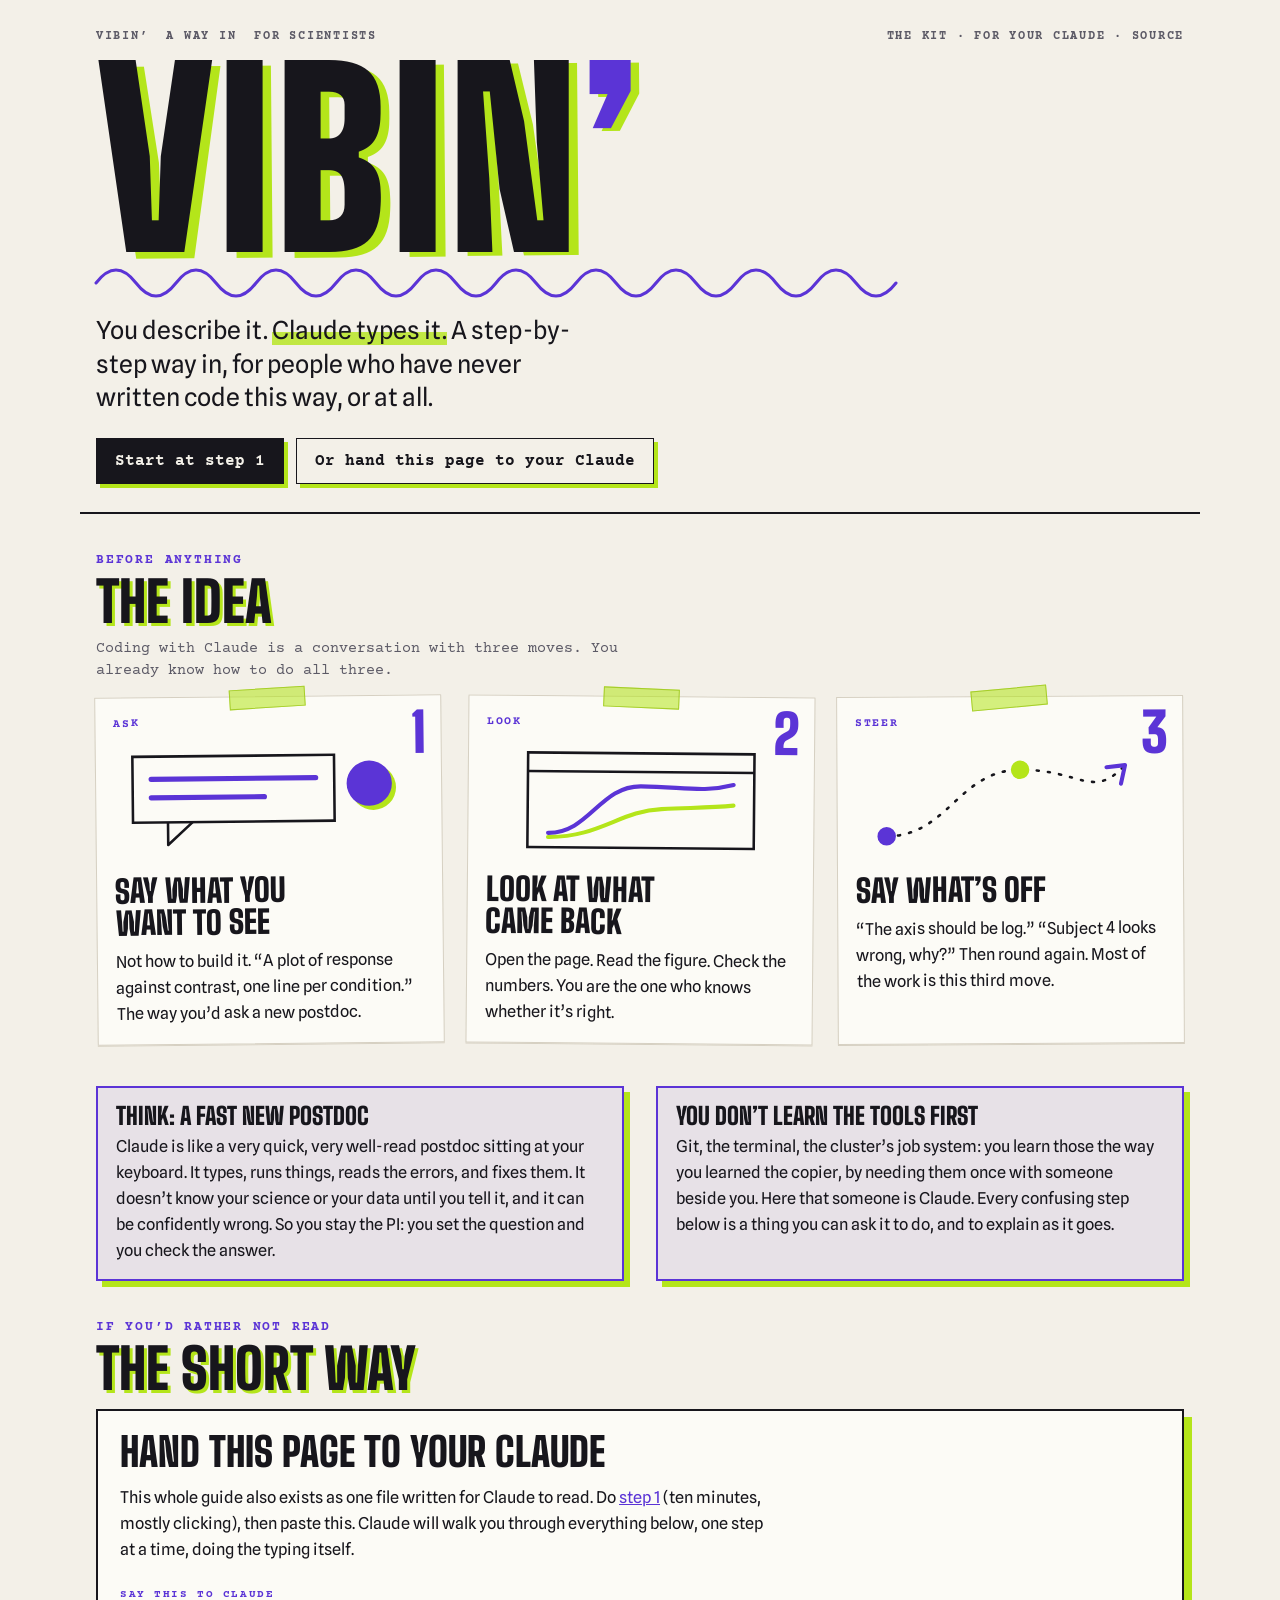
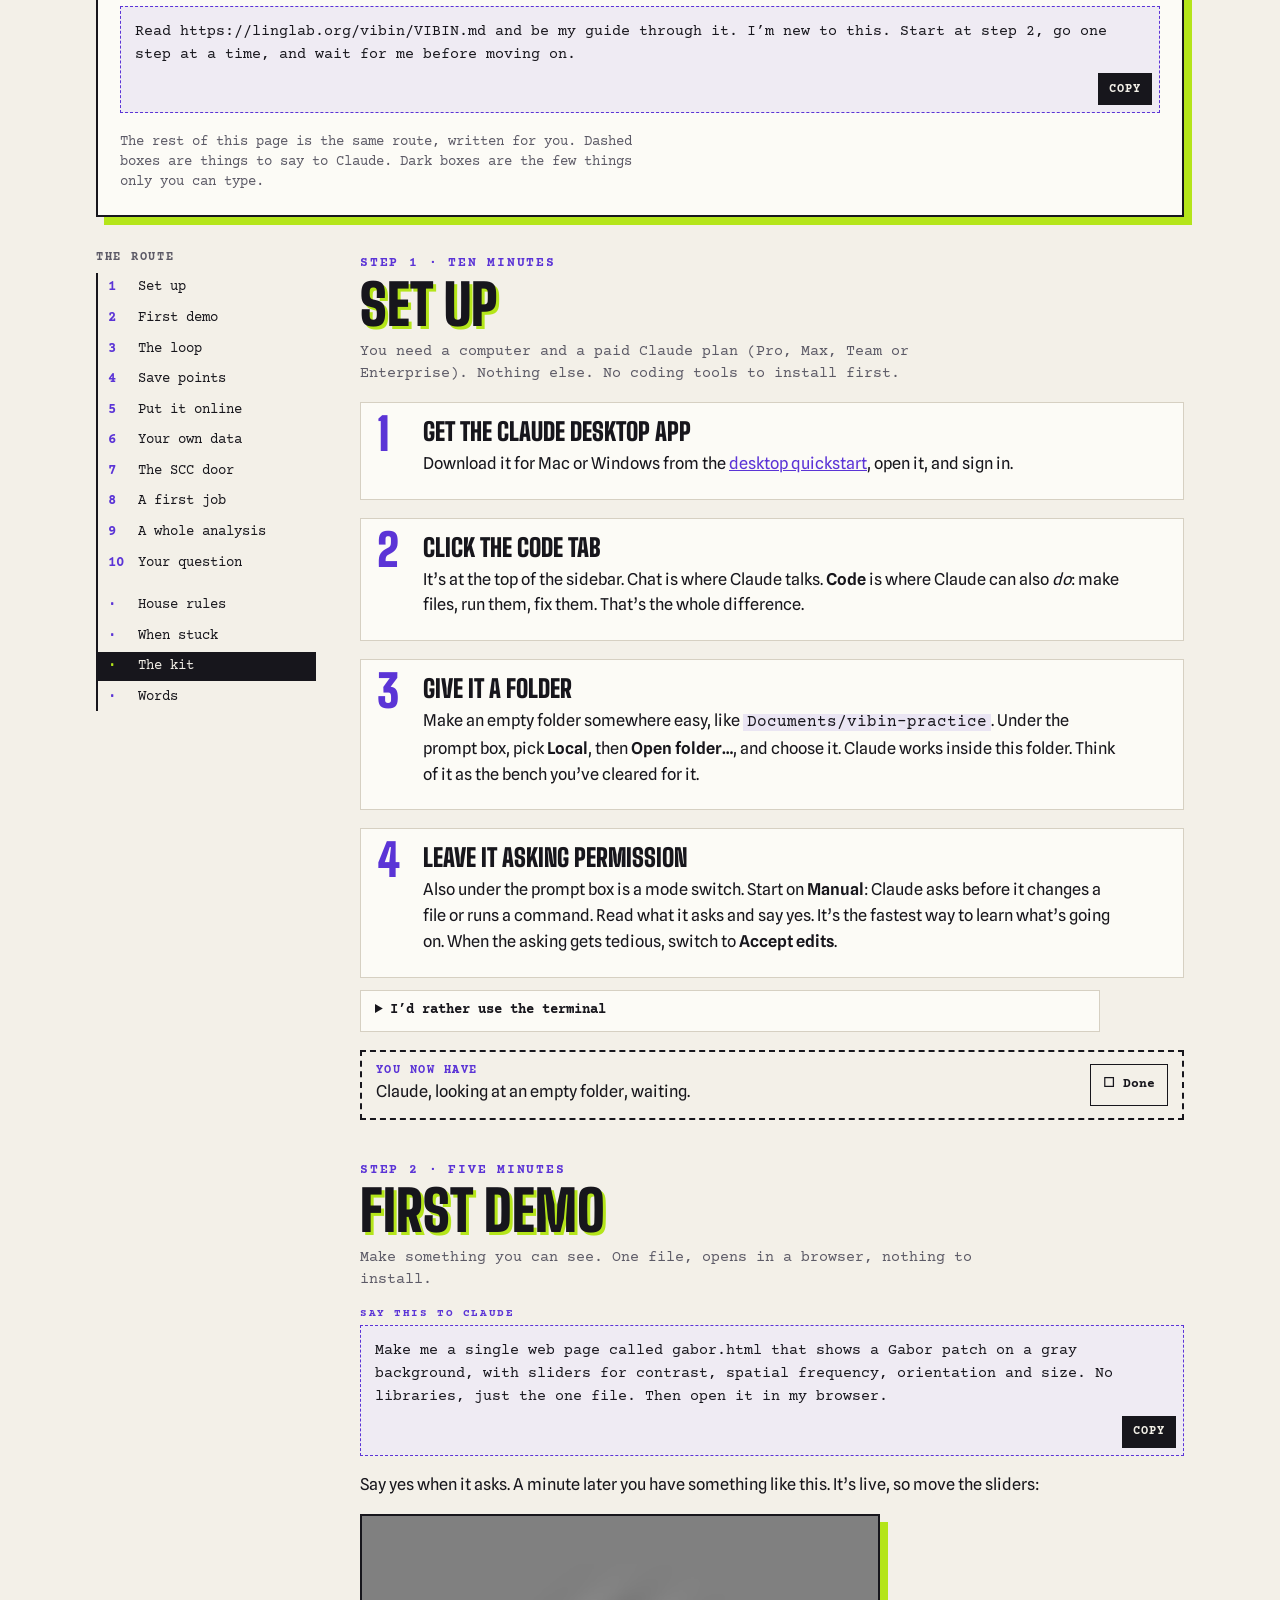
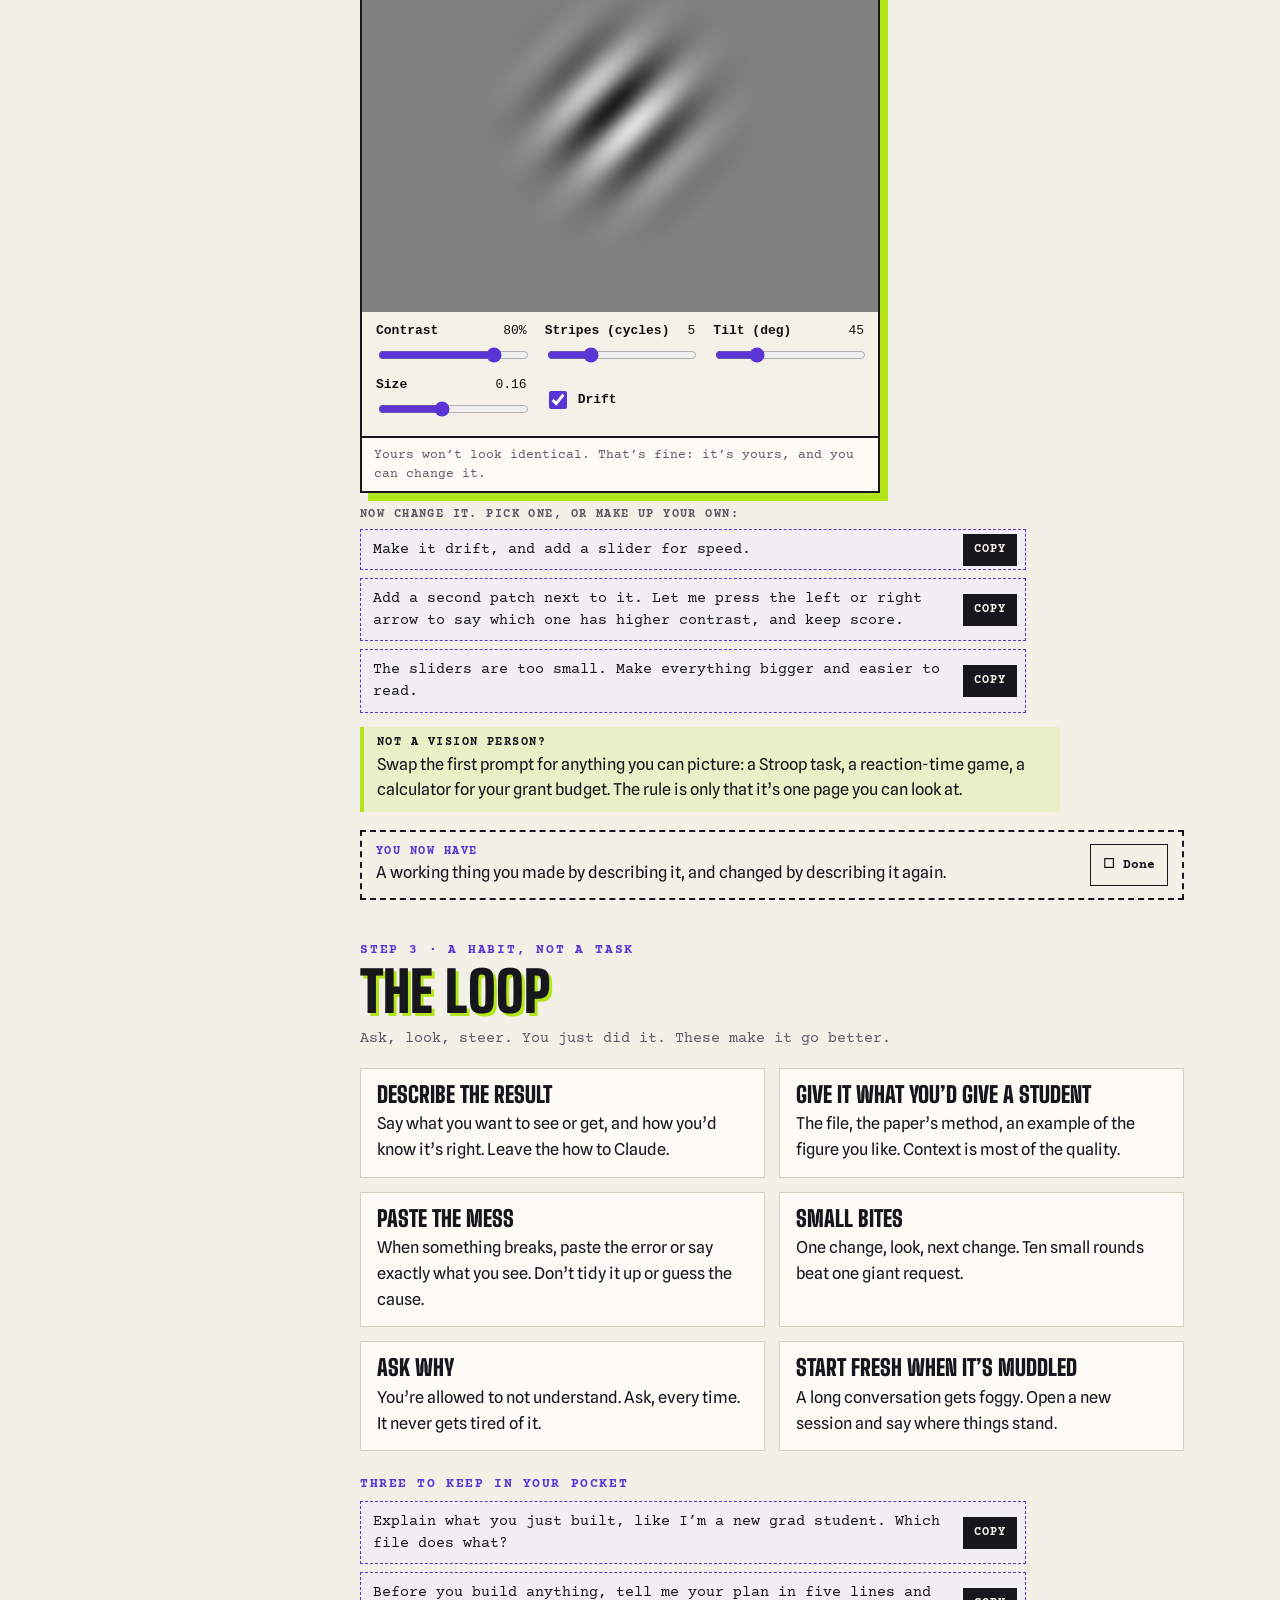
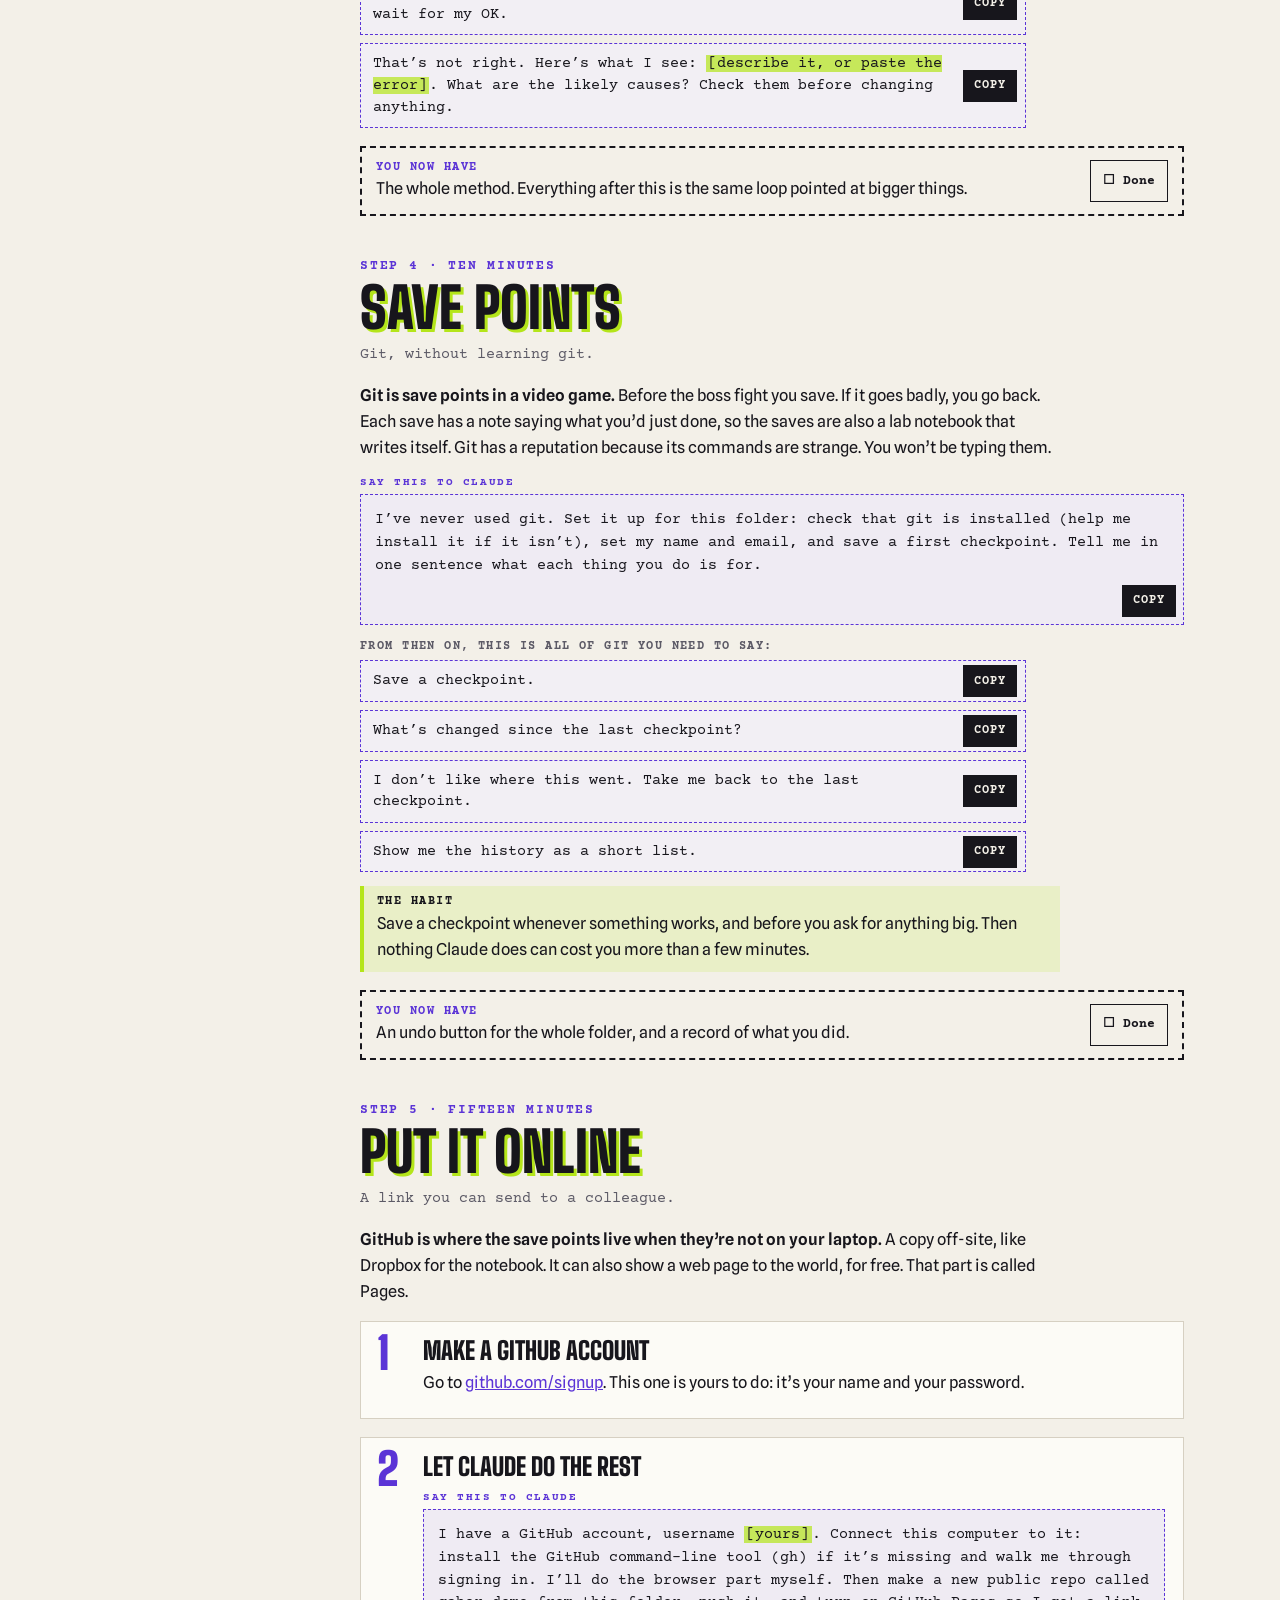
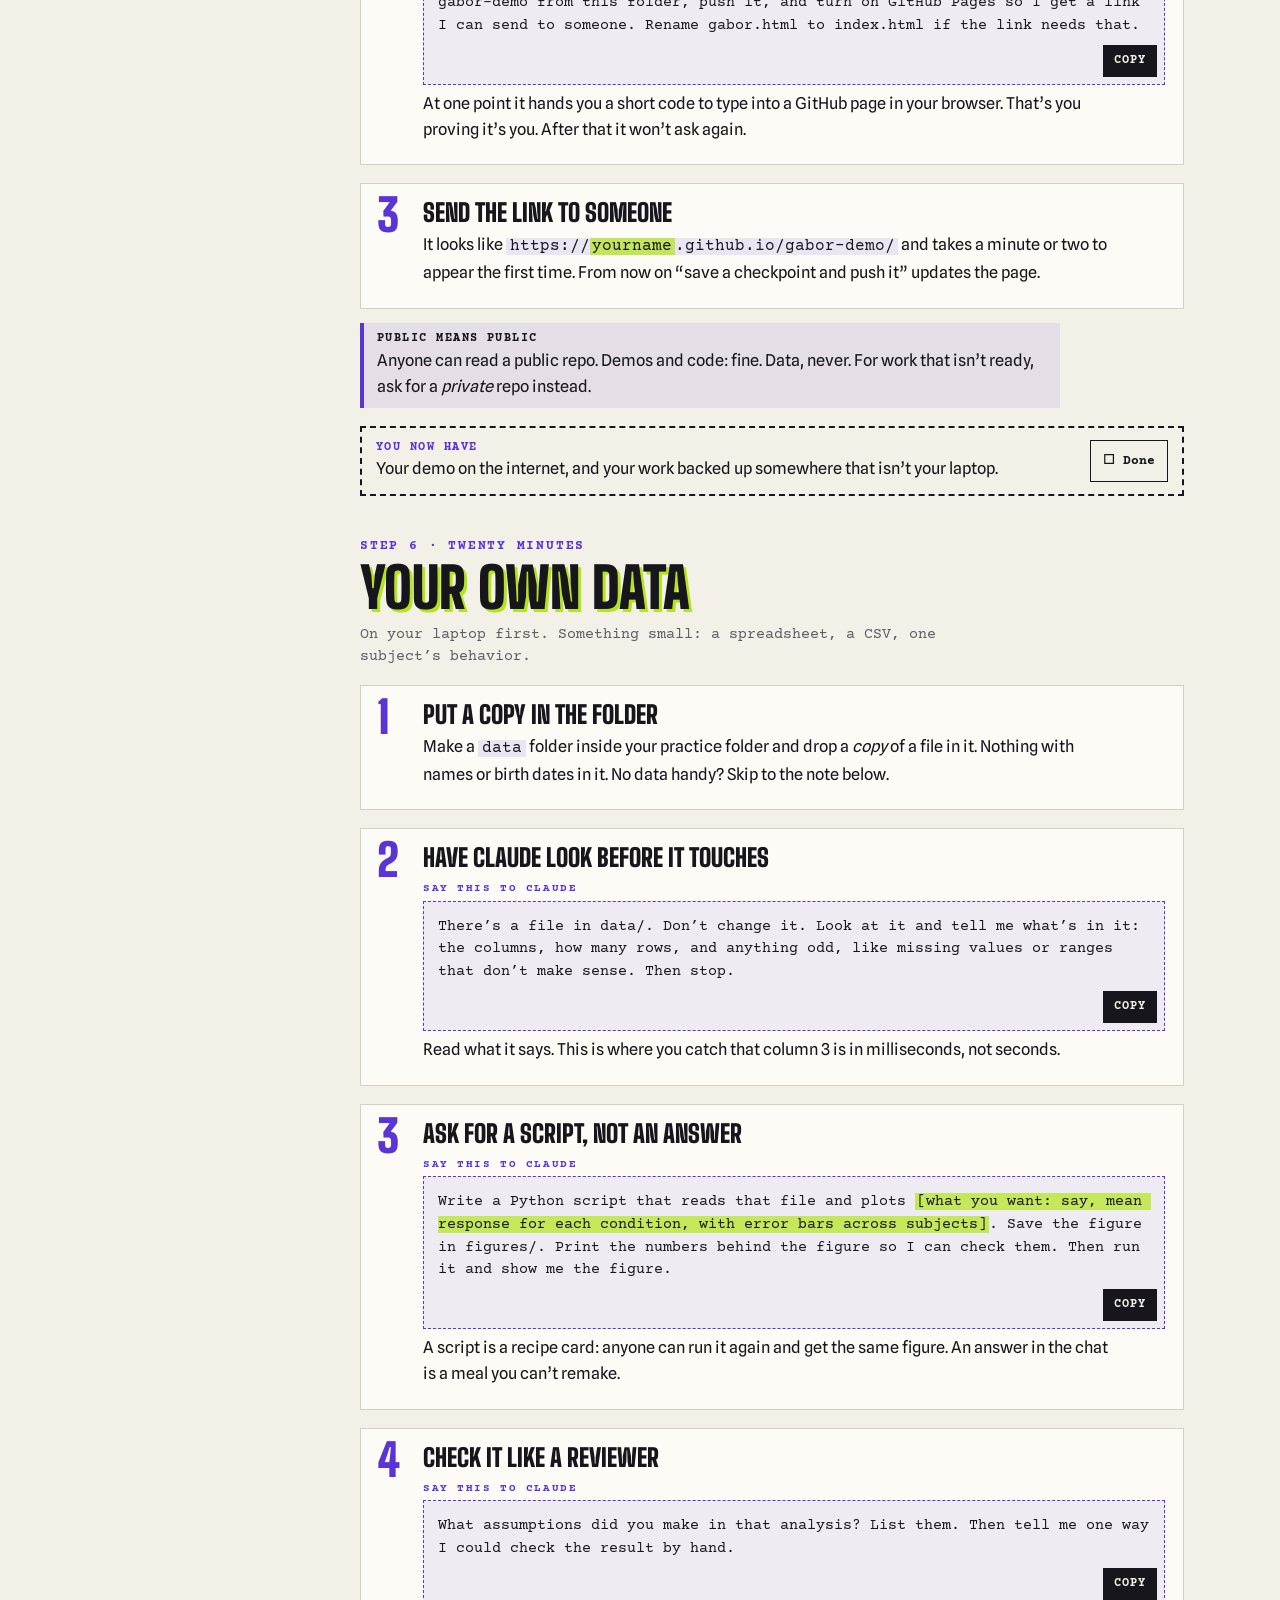
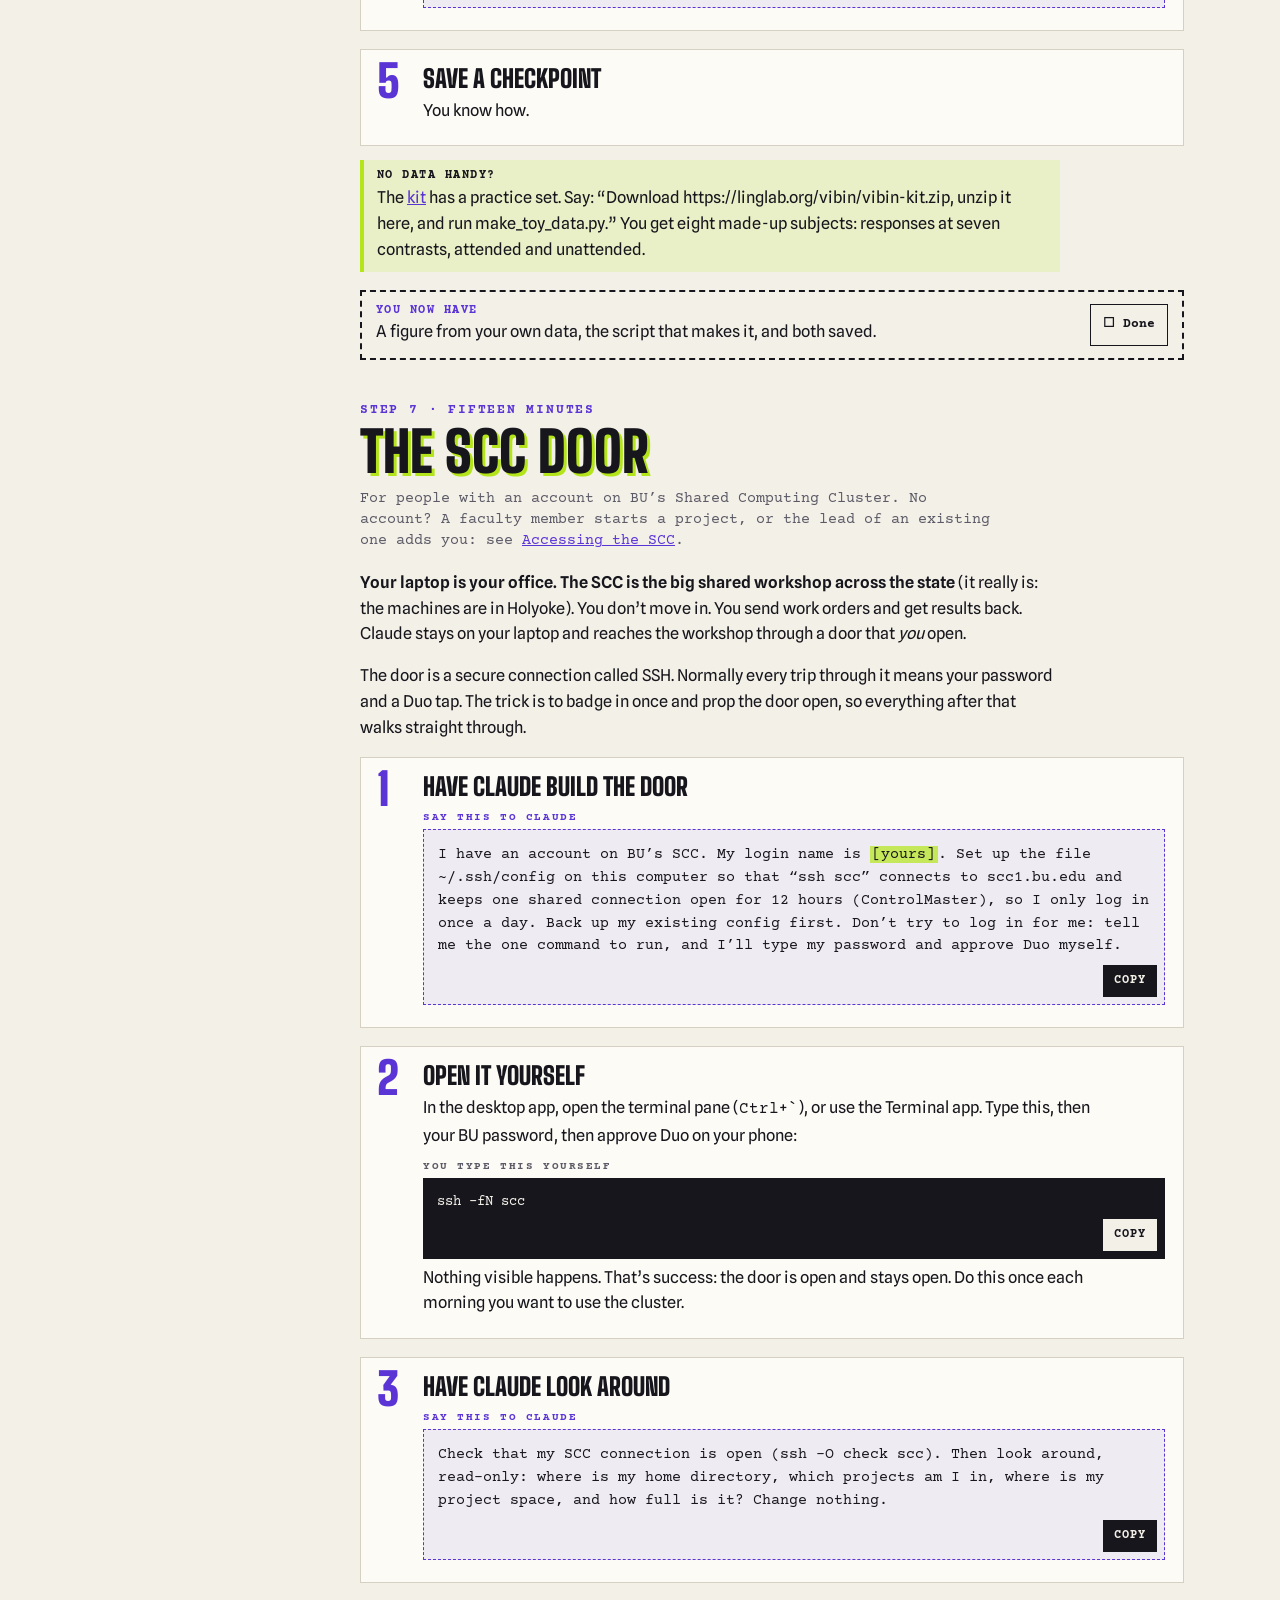
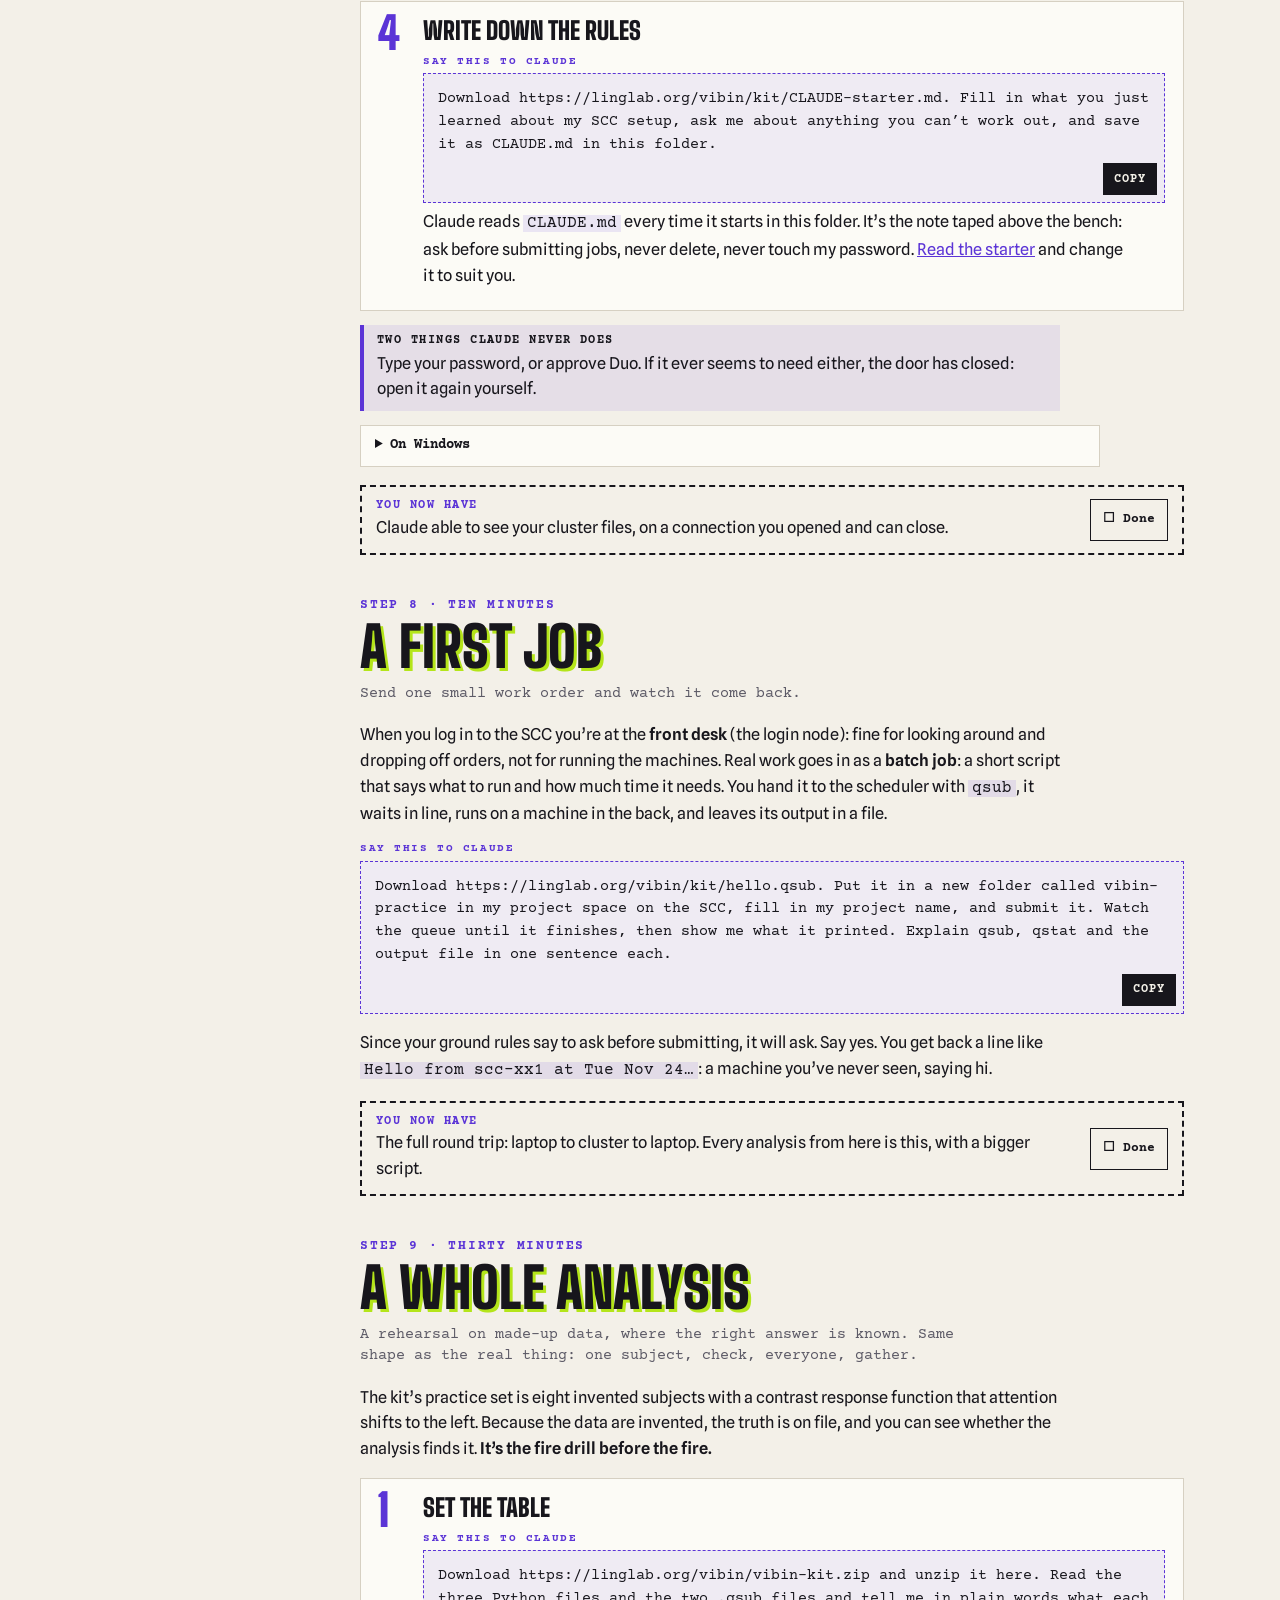
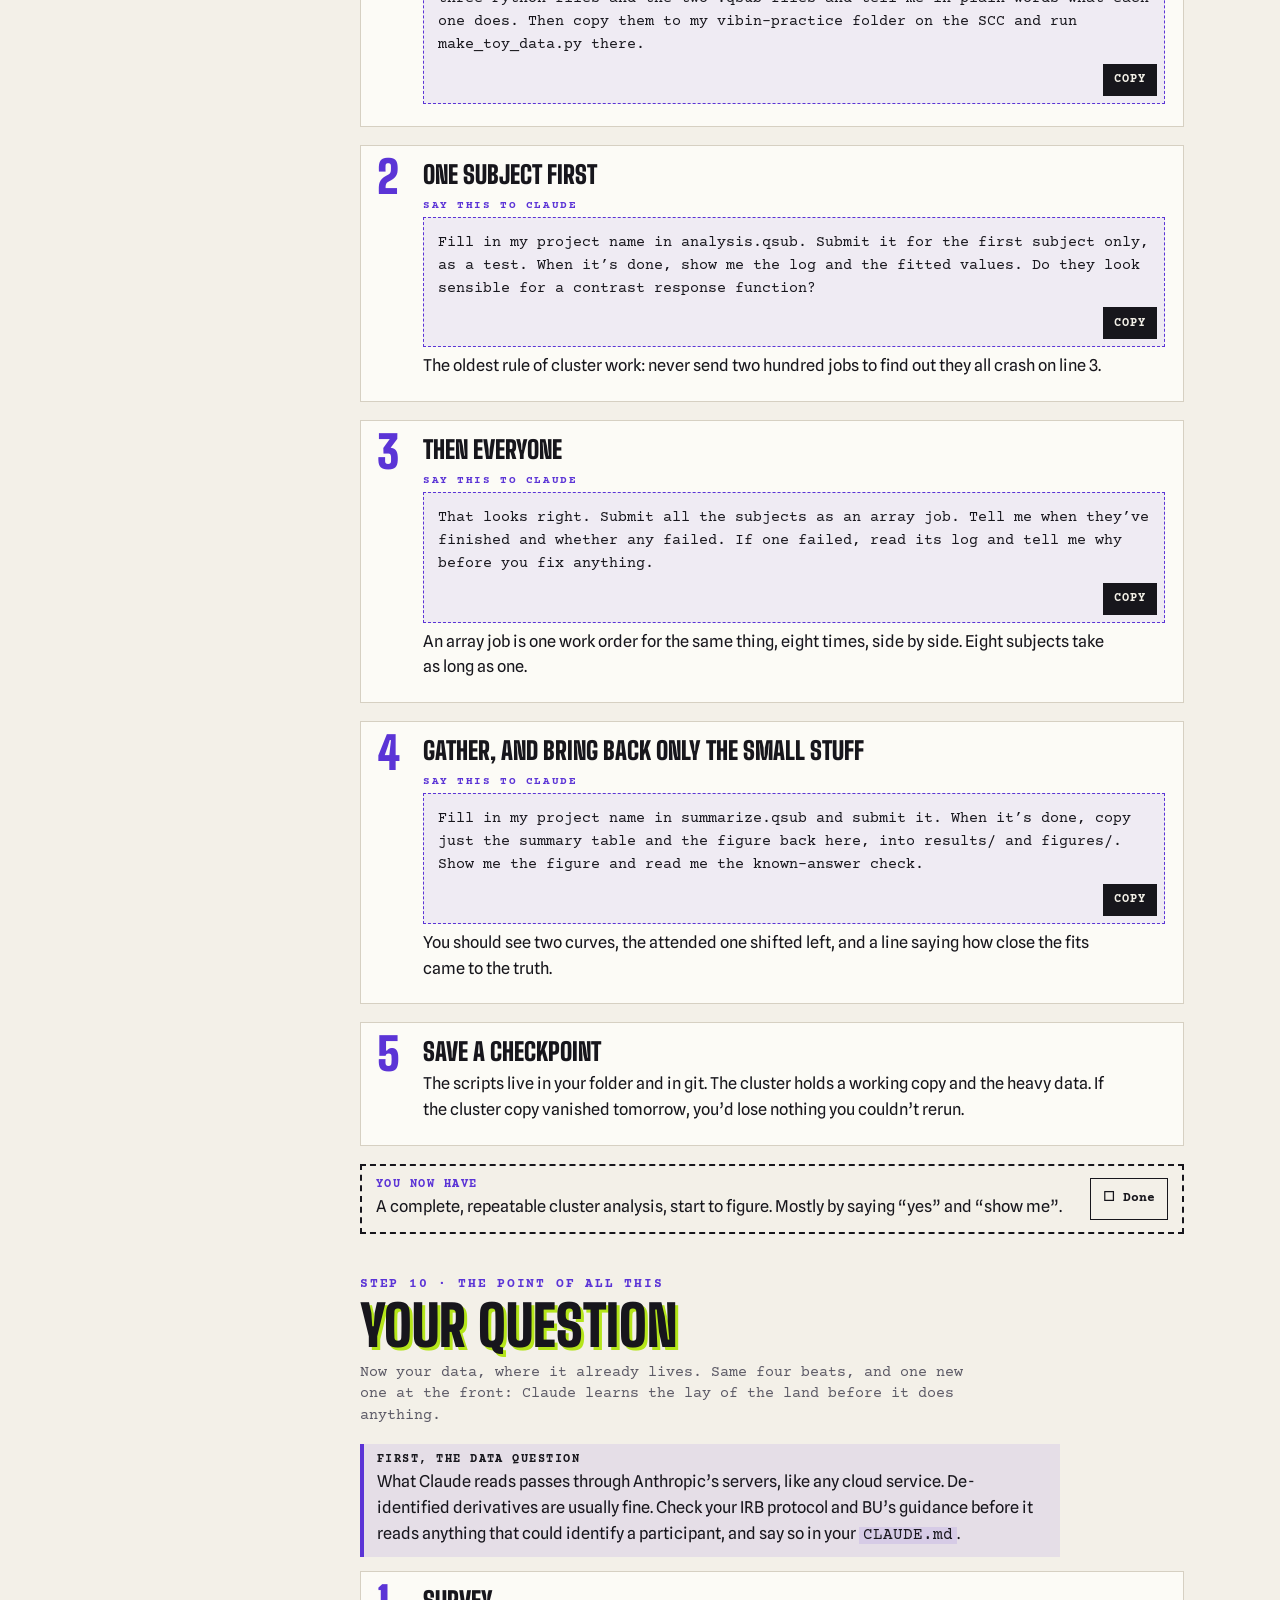
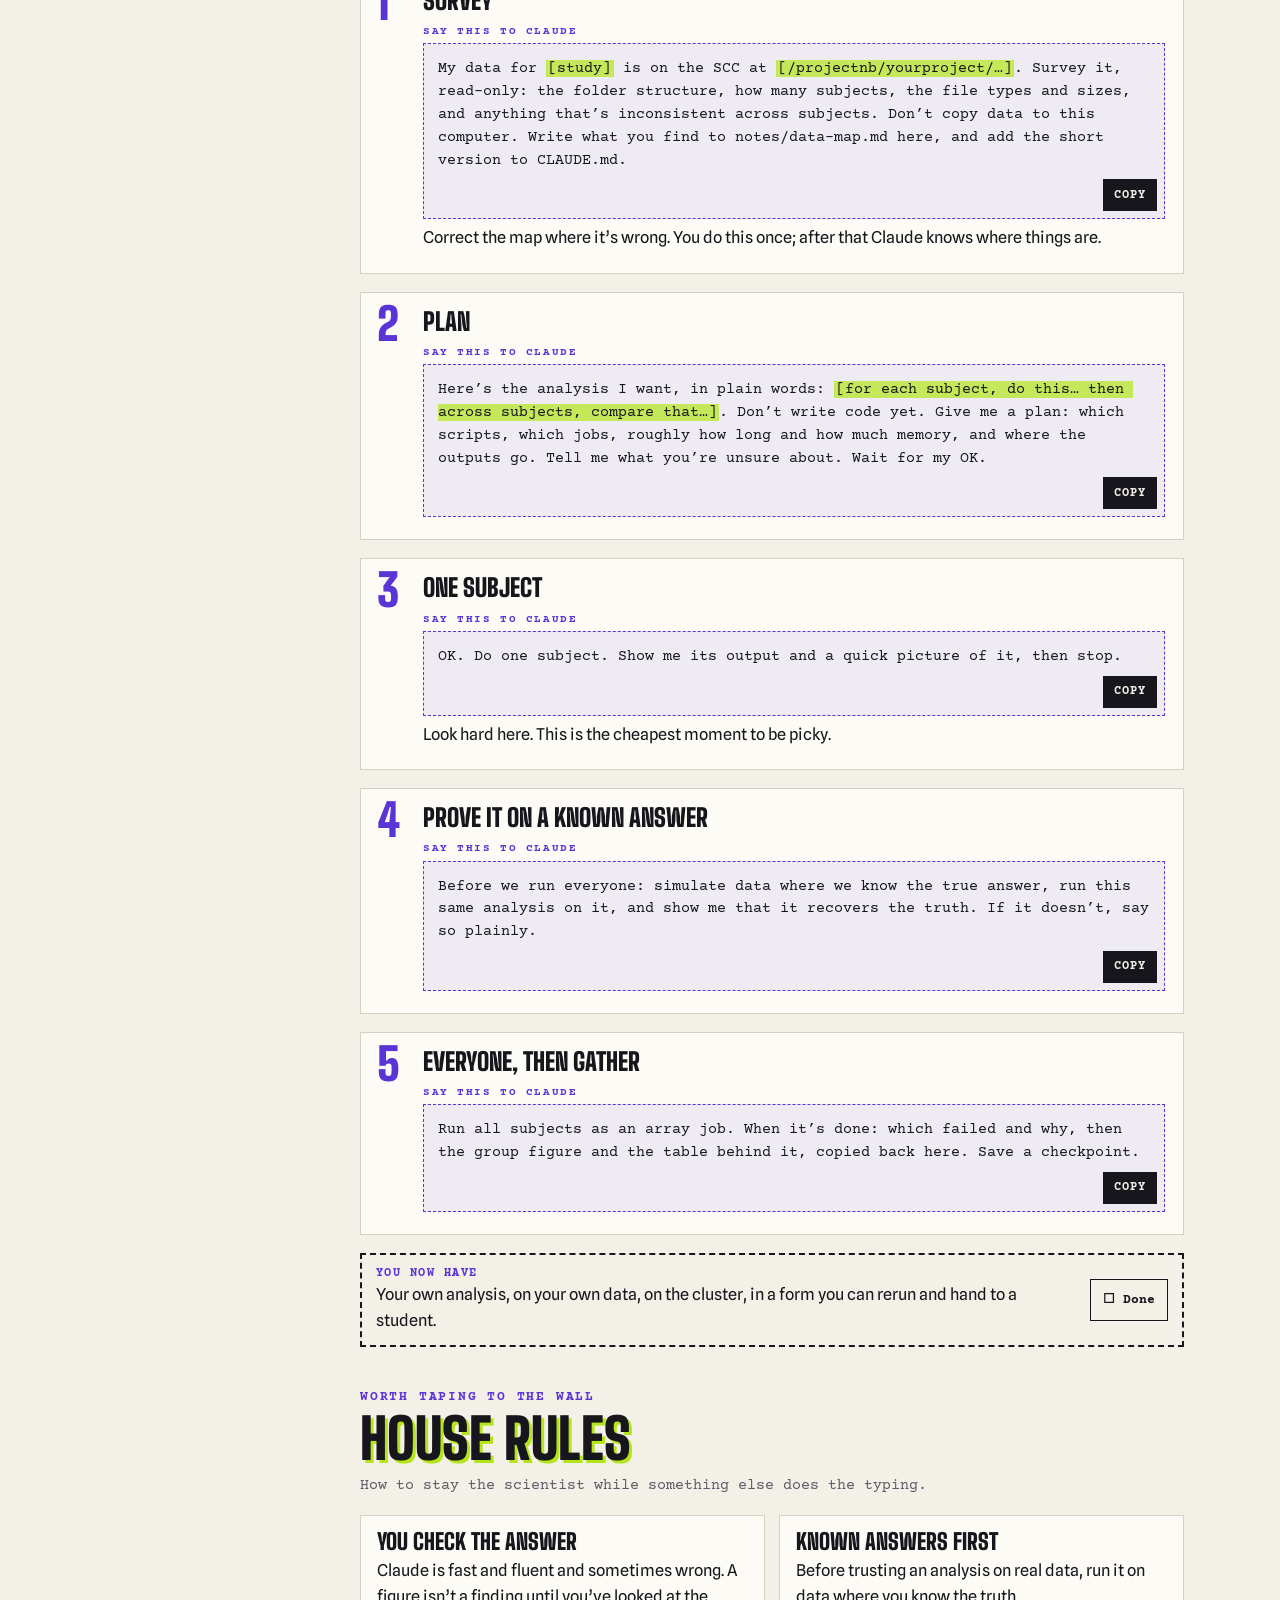
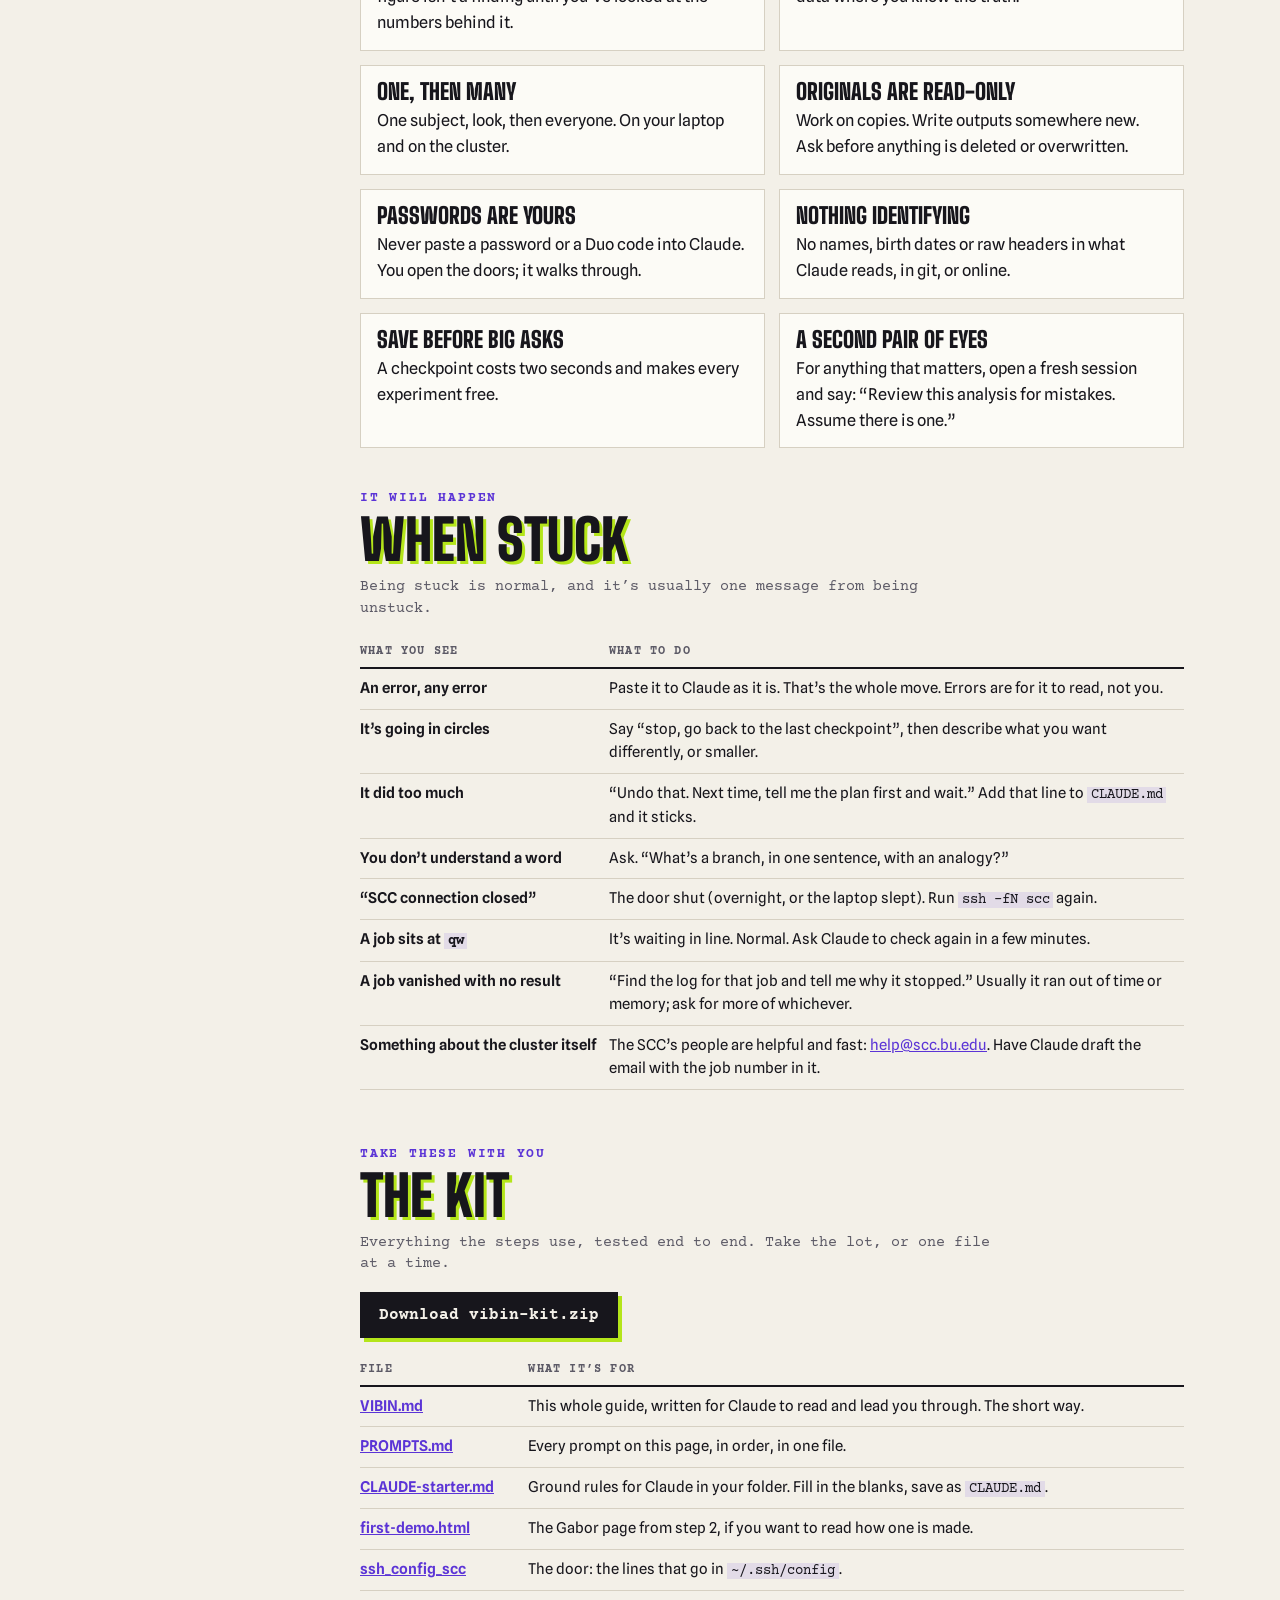
==== index.html @ 0518061b "vibin': a step-by-step way into coding with Claude, for scientists The site (index.html), the same r" ====
<!doctype html>
<html lang="en">
<head>
<meta charset="utf-8">
<meta name="viewport" content="width=device-width, initial-scale=1, viewport-fit=cover">
<title>vibin’ · you describe it, Claude types it</title>
<meta name="description" content="A step-by-step way into coding with Claude, for scientists who have never done it: a first demo, save points with git, a page online, your own data, and jobs on BU's SCC.">
<link rel="icon" href="data:image/svg+xml,%3Csvg xmlns=%22http://www.w3.org/2000/svg%22 viewBox=%220 0 32 32%22%3E%3Ccircle cx=%2217.5%22 cy=%2217.5%22 r=%2212%22 fill=%22%23B4E51A%22/%3E%3Ccircle cx=%2215%22 cy=%2215%22 r=%2212%22 fill=%22%235B34D6%22/%3E%3Cpath d=%22M7 15c2.7-7 5.3-7 8 0s5.3 7 8 0%22 fill=%22none%22 stroke=%22%23F3F0E8%22 stroke-width=%222.6%22 stroke-linecap=%22round%22/%3E%3C/svg%3E">
<link rel="preconnect" href="https://fonts.googleapis.com">
<link rel="preconnect" href="https://fonts.gstatic.com" crossorigin>
<link rel="stylesheet" href="https://fonts.googleapis.com/css2?family=Big+Shoulders+Display:wght@800;900&family=Courier+Prime:wght@400;700&family=Spline+Sans:wght@400;500;600&display=swap">
<link rel="stylesheet" href="site/site.css">
</head>
<body>

<header class="wrap mast">
  <div class="kicker"><span>vibin’</span><span>A way in</span><span>For scientists</span><span class="r"><a href="#kit">The kit</a> · <a href="VIBIN.md">For your Claude</a> · <a href="https://github.com/samuelling/vibin">Source</a></span></div>
  <h1 class="logo" aria-label="vibin’">
    <span class="ink" aria-hidden="true"><i style="--k:0">V</i><i style="--k:1">I</i><i style="--k:2">B</i><i style="--k:3">I</i><i style="--k:4">N</i><i class="apos" style="--k:5">’</i></span>
    <span class="mis" aria-hidden="true"><i style="--k:0">V</i><i style="--k:1">I</i><i style="--k:2">B</i><i style="--k:3">I</i><i style="--k:4">N</i><i style="--k:5">’</i></span>
  </h1>
  <svg class="wave" viewBox="0 0 720 34" preserveAspectRatio="none" aria-hidden="true"><path class="run" d="M0 17 q20 -26 40 0 t40 0 t40 0 t40 0 t40 0 t40 0 t40 0 t40 0 t40 0 t40 0 t40 0 t40 0 t40 0 t40 0 t40 0 t40 0 t40 0 t40 0 t40 0 t40 0"/></svg>
  <p class="lede">You describe it. <em>Claude types it.</em> A step-by-step way in, for people who have never written code this way, or at all.</p>
  <div class="mast-links">
    <a class="btn big primary" href="#s1">Start at step 1</a>
    <a class="btn big" href="#short">Or hand this page to your Claude</a>
  </div>
</header>

<main>
<section class="wrap" id="idea">
  <div class="sect">
    <h2><span class="num">Before anything</span>The idea</h2>
    <p class="sub">Coding with Claude is a conversation with three moves. You already know how to do all three.</p>
  </div>
  <div class="board">
    <article class="clip" style="--tilt:-.6deg">
      <span class="step" aria-hidden="true">1</span>
      <span class="kind">Ask</span>
      <svg class="pic" viewBox="0 0 300 120" aria-hidden="true"><rect x="18" y="16" width="196" height="64" fill="none" stroke="currentColor" stroke-width="2.5"/><path d="M52 80v22l24-22" fill="none" stroke="currentColor" stroke-width="2.5" stroke-linejoin="round"/><path d="M36 38h160M36 56h110" stroke="var(--grape)" stroke-width="5" stroke-linecap="round"/><circle cx="252" cy="48" r="22" fill="var(--lime)"/><circle cx="248" cy="44" r="22" fill="var(--grape)"/></svg>
      <h3>Say what you want to see</h3>
      <p>Not how to build it. “A plot of response against contrast, one line per condition.” The way you’d ask a new postdoc.</p>
    </article>
    <article class="clip" style="--tilt:.5deg;--tape:2deg">
      <span class="step" aria-hidden="true">2</span>
      <span class="kind">Look</span>
      <svg class="pic" viewBox="0 0 300 120" aria-hidden="true"><rect x="40" y="14" width="220" height="92" fill="none" stroke="currentColor" stroke-width="2.5"/><path d="M40 32h220" stroke="currentColor" stroke-width="2.5"/><path d="M60 92 C100 92 110 46 150 46 S 210 52 240 44" fill="none" stroke="var(--grape)" stroke-width="4" stroke-linecap="round"/><path d="M60 96 C110 96 130 70 170 68 S 220 66 240 64" fill="none" stroke="var(--lime)" stroke-width="4" stroke-linecap="round"/></svg>
      <h3>Look at what came back</h3>
      <p>Open the page. Read the figure. Check the numbers. You are the one who knows whether it’s right.</p>
    </article>
    <article class="clip" style="--tilt:-.3deg;--tape:-5deg">
      <span class="step" aria-hidden="true">3</span>
      <span class="kind">Steer</span>
      <svg class="pic" viewBox="0 0 300 120" aria-hidden="true"><path d="M30 94 C90 94 100 30 160 30 S 230 60 262 26" fill="none" stroke="currentColor" stroke-width="2.5" stroke-dasharray="2 9" stroke-linecap="round"/><path d="M262 26l-18 2M262 26l-4 18" stroke="var(--grape)" stroke-width="4" stroke-linecap="round"/><circle cx="160" cy="30" r="9" fill="var(--lime)"/><circle cx="30" cy="94" r="9" fill="var(--grape)"/></svg>
      <h3>Say what’s off</h3>
      <p>“The axis should be log.” “Subject 4 looks wrong, why?” Then round again. Most of the work is this third move.</p>
    </article>
  </div>
  <div class="analogy">
    <blockquote class="say-it"><b>Think: a fast new postdoc</b>Claude is like a very quick, very well-read postdoc sitting at your keyboard. It types, runs things, reads the errors, and fixes them. It doesn’t know your science or your data until you tell it, and it can be confidently wrong. So you stay the PI: you set the question and you check the answer.</blockquote>
    <blockquote class="say-it"><b>You don’t learn the tools first</b>Git, the terminal, the cluster’s job system: you learn those the way you learned the copier, by needing them once with someone beside you. Here that someone is Claude. Every confusing step below is a thing you can ask it to do, and to explain as it goes.</blockquote>
  </div>
</section>

<section class="wrap" id="short">
  <div class="sect">
    <h2><span class="num">If you’d rather not read</span>The short way</h2>
  </div>
  <div class="short">
    <h3>Hand this page to your Claude</h3>
    <p>This whole guide also exists as one file written for Claude to read. Do <a href="#s1">step 1</a> (ten minutes, mostly clicking), then paste this. Claude will walk you through everything below, one step at a time, doing the typing itself.</p>
    <div class="say"><pre class="prompt" data-title="The short way">Read https://linglab.org/vibin/VIBIN.md and be my guide through it. I’m new to this. Start at step 2, go one step at a time, and wait for me before moving on.</pre></div>
    <p class="small">The rest of this page is the same route, written for you. Dashed boxes are things to say to Claude. Dark boxes are the few things only you can type.</p>
  </div>
</section>

<div class="wrap docs">
<nav class="toc" aria-label="Steps">
  <h2>The route</h2>
  <ol>
    <li><a href="#s1"><span class="n">1</span>Set up</a></li>
    <li><a href="#s2"><span class="n">2</span>First demo</a></li>
    <li><a href="#s3"><span class="n">3</span>The loop</a></li>
    <li><a href="#s4"><span class="n">4</span>Save points</a></li>
    <li><a href="#s5"><span class="n">5</span>Put it online</a></li>
    <li><a href="#s6"><span class="n">6</span>Your own data</a></li>
    <li><a href="#s7"><span class="n">7</span>The SCC door</a></li>
    <li><a href="#s8"><span class="n">8</span>A first job</a></li>
    <li><a href="#s9"><span class="n">9</span>A whole analysis</a></li>
    <li><a href="#s10"><span class="n">10</span>Your question</a></li>
    <li class="gap" aria-hidden="true"></li>
    <li><a href="#rules"><span class="n">·</span>House rules</a></li>
    <li><a href="#stuck"><span class="n">·</span>When stuck</a></li>
    <li><a href="#kit"><span class="n">·</span>The kit</a></li>
    <li><a href="#words"><span class="n">·</span>Words</a></li>
  </ol>
</nav>

<article class="doc">

<section id="s1">
  <h2><span class="num">Step 1 · ten minutes</span>Set up</h2>
  <p class="for">You need a computer and a paid Claude plan (Pro, Max, Team or Enterprise). Nothing else. No coding tools to install first.</p>
  <ol class="steps">
    <li><b>Get the Claude desktop app</b>
      <p>Download it for Mac or Windows from the <a href="https://code.claude.com/docs/en/desktop-quickstart">desktop quickstart</a>, open it, and sign in.</p></li>
    <li><b>Click the Code tab</b>
      <p>It’s at the top of the sidebar. Chat is where Claude talks. <b>Code</b> is where Claude can also <i>do</i>: make files, run them, fix them. That’s the whole difference.</p></li>
    <li><b>Give it a folder</b>
      <p>Make an empty folder somewhere easy, like <code>Documents/vibin-practice</code>. Under the prompt box, pick <b>Local</b>, then <b>Open folder…</b>, and choose it. Claude works inside this folder. Think of it as the bench you’ve cleared for it.</p></li>
    <li><b>Leave it asking permission</b>
      <p>Also under the prompt box is a mode switch. Start on <b>Manual</b>: Claude asks before it changes a file or runs a command. Read what it asks and say yes. It’s the fastest way to learn what’s going on. When the asking gets tedious, switch to <b>Accept edits</b>.</p></li>
  </ol>
  <details><summary>I’d rather use the terminal</summary><div>
    <p>Same Claude, in a terminal window. On a Mac, open Terminal and paste:</p>
    <div class="type"><pre class="code">curl -fsSL https://claude.ai/install.sh | bash</pre></div>
    <p>On Windows, in PowerShell: <code>irm https://claude.ai/install.ps1 | iex</code>. Then open a new terminal window, go to your folder, and start it:</p>
    <div class="type"><pre class="code">mkdir -p ~/Documents/vibin-practice
cd ~/Documents/vibin-practice
claude</pre></div>
    <p>It asks you to sign in the first time. Everything below works the same way.</p>
  </div></details>
  <div class="have"><p><b>You now have</b>Claude, looking at an empty folder, waiting.</p><button class="tick" data-step="s1" aria-pressed="false">☐ Done</button></div>
</section>

<section id="s2">
  <h2><span class="num">Step 2 · five minutes</span>First demo</h2>
  <p class="for">Make something you can see. One file, opens in a browser, nothing to install.</p>
  <div class="say"><pre class="prompt" data-title="Step 2: first demo">Make me a single web page called gabor.html that shows a Gabor patch on a gray background, with sliders for contrast, spatial frequency, orientation and size. No libraries, just the one file. Then open it in my browser.</pre></div>
  <p>Say yes when it asks. A minute later you have something like this. It’s live, so move the sliders:</p>
  <figure class="demo">
    <iframe src="kit/first-demo.html" title="A Gabor patch with sliders for contrast, stripes, tilt and size" loading="lazy"></iframe>
    <figcaption>Yours won’t look identical. That’s fine: it’s yours, and you can change it.</figcaption>
  </figure>
  <p class="then">Now change it. Pick one, or make up your own:</p>
  <ul class="more">
    <li data-title="Step 2: change it">Make it drift, and add a slider for speed.</li>
    <li data-title="Step 2: change it">Add a second patch next to it. Let me press the left or right arrow to say which one has higher contrast, and keep score.</li>
    <li data-title="Step 2: change it">The sliders are too small. Make everything bigger and easier to read.</li>
  </ul>
  <div class="note"><b>Not a vision person?</b>Swap the first prompt for anything you can picture: a Stroop task, a reaction-time game, a calculator for your grant budget. The rule is only that it’s one page you can look at.</div>
  <div class="have"><p><b>You now have</b>A working thing you made by describing it, and changed by describing it again.</p><button class="tick" data-step="s2" aria-pressed="false">☐ Done</button></div>
</section>

<section id="s3">
  <h2><span class="num">Step 3 · a habit, not a task</span>The loop</h2>
  <p class="for">Ask, look, steer. You just did it. These make it go better.</p>
  <ul class="rules">
    <li><b>Describe the result</b>Say what you want to see or get, and how you’d know it’s right. Leave the how to Claude.</li>
    <li><b>Give it what you’d give a student</b>The file, the paper’s method, an example of the figure you like. Context is most of the quality.</li>
    <li><b>Paste the mess</b>When something breaks, paste the error or say exactly what you see. Don’t tidy it up or guess the cause.</li>
    <li><b>Small bites</b>One change, look, next change. Ten small rounds beat one giant request.</li>
    <li><b>Ask why</b>You’re allowed to not understand. Ask, every time. It never gets tired of it.</li>
    <li><b>Start fresh when it’s muddled</b>A long conversation gets foggy. Open a new session and say where things stand.</li>
  </ul>
  <h3>Three to keep in your pocket</h3>
  <ul class="more">
    <li data-title="Step 3: the loop">Explain what you just built, like I’m a new grad student. Which file does what?</li>
    <li data-title="Step 3: the loop">Before you build anything, tell me your plan in five lines and wait for my OK.</li>
    <li data-title="Step 3: the loop">That’s not right. Here’s what I see: <mark>[describe it, or paste the error]</mark>. What are the likely causes? Check them before changing anything.</li>
  </ul>
  <div class="have"><p><b>You now have</b>The whole method. Everything after this is the same loop pointed at bigger things.</p><button class="tick" data-step="s3" aria-pressed="false">☐ Done</button></div>
</section>

<section id="s4">
  <h2><span class="num">Step 4 · ten minutes</span>Save points</h2>
  <p class="for">Git, without learning git.</p>
  <p><b>Git is save points in a video game.</b> Before the boss fight you save. If it goes badly, you go back. Each save has a note saying what you’d just done, so the saves are also a lab notebook that writes itself. Git has a reputation because its commands are strange. You won’t be typing them.</p>
  <div class="say"><pre class="prompt" data-title="Step 4: set up git">I’ve never used git. Set it up for this folder: check that git is installed (help me install it if it isn’t), set my name and email, and save a first checkpoint. Tell me in one sentence what each thing you do is for.</pre></div>
  <p class="then">From then on, this is all of git you need to say:</p>
  <ul class="more">
    <li data-title="Step 4: everyday git">Save a checkpoint.</li>
    <li data-title="Step 4: everyday git">What’s changed since the last checkpoint?</li>
    <li data-title="Step 4: everyday git">I don’t like where this went. Take me back to the last checkpoint.</li>
    <li data-title="Step 4: everyday git">Show me the history as a short list.</li>
  </ul>
  <div class="note"><b>The habit</b>Save a checkpoint whenever something works, and before you ask for anything big. Then nothing Claude does can cost you more than a few minutes.</div>
  <div class="have"><p><b>You now have</b>An undo button for the whole folder, and a record of what you did.</p><button class="tick" data-step="s4" aria-pressed="false">☐ Done</button></div>
</section>

<section id="s5">
  <h2><span class="num">Step 5 · fifteen minutes</span>Put it online</h2>
  <p class="for">A link you can send to a colleague.</p>
  <p><b>GitHub is where the save points live when they’re not on your laptop.</b> A copy off-site, like Dropbox for the notebook. It can also show a web page to the world, for free. That part is called Pages.</p>
  <ol class="steps">
    <li><b>Make a GitHub account</b>
      <p>Go to <a href="https://github.com/signup">github.com/signup</a>. This one is yours to do: it’s your name and your password.</p></li>
    <li><b>Let Claude do the rest</b>
      <div class="say"><pre class="prompt" data-title="Step 5: put it online">I have a GitHub account, username <mark>[yours]</mark>. Connect this computer to it: install the GitHub command-line tool (gh) if it’s missing and walk me through signing in. I’ll do the browser part myself. Then make a new public repo called gabor-demo from this folder, push it, and turn on GitHub Pages so I get a link I can send to someone. Rename gabor.html to index.html if the link needs that.</pre></div>
      <p>At one point it hands you a short code to type into a GitHub page in your browser. That’s you proving it’s you. After that it won’t ask again.</p></li>
    <li><b>Send the link to someone</b>
      <p>It looks like <code>https://<mark>yourname</mark>.github.io/gabor-demo/</code> and takes a minute or two to appear the first time. From now on “save a checkpoint and push it” updates the page.</p></li>
  </ol>
  <div class="note warn"><b>Public means public</b>Anyone can read a public repo. Demos and code: fine. Data, never. For work that isn’t ready, ask for a <i>private</i> repo instead.</div>
  <div class="have"><p><b>You now have</b>Your demo on the internet, and your work backed up somewhere that isn’t your laptop.</p><button class="tick" data-step="s5" aria-pressed="false">☐ Done</button></div>
</section>

<section id="s6">
  <h2><span class="num">Step 6 · twenty minutes</span>Your own data</h2>
  <p class="for">On your laptop first. Something small: a spreadsheet, a CSV, one subject’s behavior.</p>
  <ol class="steps">
    <li><b>Put a copy in the folder</b>
      <p>Make a <code>data</code> folder inside your practice folder and drop a <i>copy</i> of a file in it. Nothing with names or birth dates in it. No data handy? Skip to the note below.</p></li>
    <li><b>Have Claude look before it touches</b>
      <div class="say"><pre class="prompt" data-title="Step 6: look at the data">There’s a file in data/. Don’t change it. Look at it and tell me what’s in it: the columns, how many rows, and anything odd, like missing values or ranges that don’t make sense. Then stop.</pre></div>
      <p>Read what it says. This is where you catch that column 3 is in milliseconds, not seconds.</p></li>
    <li><b>Ask for a script, not an answer</b>
      <div class="say"><pre class="prompt" data-title="Step 6: first analysis">Write a Python script that reads that file and plots <mark>[what you want: say, mean response for each condition, with error bars across subjects]</mark>. Save the figure in figures/. Print the numbers behind the figure so I can check them. Then run it and show me the figure.</pre></div>
      <p>A script is a recipe card: anyone can run it again and get the same figure. An answer in the chat is a meal you can’t remake.</p></li>
    <li><b>Check it like a reviewer</b>
      <div class="say"><pre class="prompt" data-title="Step 6: check it">What assumptions did you make in that analysis? List them. Then tell me one way I could check the result by hand.</pre></div></li>
    <li><b>Save a checkpoint</b>
      <p>You know how.</p></li>
  </ol>
  <div class="note"><b>No data handy?</b>The <a href="#kit">kit</a> has a practice set. Say: “Download https://linglab.org/vibin/vibin-kit.zip, unzip it here, and run make_toy_data.py.” You get eight made-up subjects: responses at seven contrasts, attended and unattended.</div>
  <div class="have"><p><b>You now have</b>A figure from your own data, the script that makes it, and both saved.</p><button class="tick" data-step="s6" aria-pressed="false">☐ Done</button></div>
</section>

<section id="s7">
  <h2><span class="num">Step 7 · fifteen minutes</span>The SCC door</h2>
  <p class="for">For people with an account on BU’s Shared Computing Cluster. No account? A faculty member starts a project, or the lead of an existing one adds you: see <a href="https://www.bu.edu/tech/support/research/account-management/">Accessing the SCC</a>.</p>
  <p><b>Your laptop is your office. The SCC is the big shared workshop across the state</b> (it really is: the machines are in Holyoke). You don’t move in. You send work orders and get results back. Claude stays on your laptop and reaches the workshop through a door that <i>you</i> open.</p>
  <p>The door is a secure connection called SSH. Normally every trip through it means your password and a Duo tap. The trick is to badge in once and prop the door open, so everything after that walks straight through.</p>
  <ol class="steps">
    <li><b>Have Claude build the door</b>
      <div class="say"><pre class="prompt" data-title="Step 7: build the door">I have an account on BU’s SCC. My login name is <mark>[yours]</mark>. Set up the file ~/.ssh/config on this computer so that “ssh scc” connects to scc1.bu.edu and keeps one shared connection open for 12 hours (ControlMaster), so I only log in once a day. Back up my existing config first. Don’t try to log in for me: tell me the one command to run, and I’ll type my password and approve Duo myself.</pre></div></li>
    <li><b>Open it yourself</b>
      <p>In the desktop app, open the terminal pane (<kbd>Ctrl</kbd>+<kbd>`</kbd>), or use the Terminal app. Type this, then your BU password, then approve Duo on your phone:</p>
      <div class="type"><pre class="code">ssh -fN scc</pre></div>
      <p>Nothing visible happens. That’s success: the door is open and stays open. Do this once each morning you want to use the cluster.</p></li>
    <li><b>Have Claude look around</b>
      <div class="say"><pre class="prompt" data-title="Step 7: look around">Check that my SCC connection is open (ssh -O check scc). Then look around, read-only: where is my home directory, which projects am I in, where is my project space, and how full is it? Change nothing.</pre></div></li>
    <li><b>Write down the rules</b>
      <div class="say"><pre class="prompt" data-title="Step 7: ground rules">Download https://linglab.org/vibin/kit/CLAUDE-starter.md. Fill in what you just learned about my SCC setup, ask me about anything you can’t work out, and save it as CLAUDE.md in this folder.</pre></div>
      <p>Claude reads <code>CLAUDE.md</code> every time it starts in this folder. It’s the note taped above the bench: ask before submitting jobs, never delete, never touch my password. <a href="kit/CLAUDE-starter.md">Read the starter</a> and change it to suit you.</p></li>
  </ol>
  <div class="note warn"><b>Two things Claude never does</b>Type your password, or approve Duo. If it ever seems to need either, the door has closed: open it again yourself.</div>
  <details><summary>On Windows</summary><div><p>The prop-the-door-open trick needs Mac or Linux. On Windows, do this step inside WSL (the Linux that comes with Windows). Tell Claude you’re on Windows and ask it to set that up with you.</p></div></details>
  <div class="have"><p><b>You now have</b>Claude able to see your cluster files, on a connection you opened and can close.</p><button class="tick" data-step="s7" aria-pressed="false">☐ Done</button></div>
</section>

<section id="s8">
  <h2><span class="num">Step 8 · ten minutes</span>A first job</h2>
  <p class="for">Send one small work order and watch it come back.</p>
  <p>When you log in to the SCC you’re at the <b>front desk</b> (the login node): fine for looking around and dropping off orders, not for running the machines. Real work goes in as a <b>batch job</b>: a short script that says what to run and how much time it needs. You hand it to the scheduler with <code>qsub</code>, it waits in line, runs on a machine in the back, and leaves its output in a file.</p>
  <div class="say"><pre class="prompt" data-title="Step 8: first job">Download https://linglab.org/vibin/kit/hello.qsub. Put it in a new folder called vibin-practice in my project space on the SCC, fill in my project name, and submit it. Watch the queue until it finishes, then show me what it printed. Explain qsub, qstat and the output file in one sentence each.</pre></div>
  <p>Since your ground rules say to ask before submitting, it will ask. Say yes. You get back a line like <code>Hello from scc-xx1 at Tue Nov 24…</code>: a machine you’ve never seen, saying hi.</p>
  <div class="have"><p><b>You now have</b>The full round trip: laptop to cluster to laptop. Every analysis from here is this, with a bigger script.</p><button class="tick" data-step="s8" aria-pressed="false">☐ Done</button></div>
</section>

<section id="s9">
  <h2><span class="num">Step 9 · thirty minutes</span>A whole analysis</h2>
  <p class="for">A rehearsal on made-up data, where the right answer is known. Same shape as the real thing: one subject, check, everyone, gather.</p>
  <p>The kit’s practice set is eight invented subjects with a contrast response function that attention shifts to the left. Because the data are invented, the truth is on file, and you can see whether the analysis finds it. <b>It’s the fire drill before the fire.</b></p>
  <ol class="steps">
    <li><b>Set the table</b>
      <div class="say"><pre class="prompt" data-title="Step 9: set up the practice analysis">Download https://linglab.org/vibin/vibin-kit.zip and unzip it here. Read the three Python files and the two .qsub files and tell me in plain words what each one does. Then copy them to my vibin-practice folder on the SCC and run make_toy_data.py there.</pre></div></li>
    <li><b>One subject first</b>
      <div class="say"><pre class="prompt" data-title="Step 9: one subject">Fill in my project name in analysis.qsub. Submit it for the first subject only, as a test. When it’s done, show me the log and the fitted values. Do they look sensible for a contrast response function?</pre></div>
      <p>The oldest rule of cluster work: never send two hundred jobs to find out they all crash on line 3.</p></li>
    <li><b>Then everyone</b>
      <div class="say"><pre class="prompt" data-title="Step 9: everyone">That looks right. Submit all the subjects as an array job. Tell me when they’ve finished and whether any failed. If one failed, read its log and tell me why before you fix anything.</pre></div>
      <p>An array job is one work order for the same thing, eight times, side by side. Eight subjects take as long as one.</p></li>
    <li><b>Gather, and bring back only the small stuff</b>
      <div class="say"><pre class="prompt" data-title="Step 9: gather">Fill in my project name in summarize.qsub and submit it. When it’s done, copy just the summary table and the figure back here, into results/ and figures/. Show me the figure and read me the known-answer check.</pre></div>
      <p>You should see two curves, the attended one shifted left, and a line saying how close the fits came to the truth.</p></li>
    <li><b>Save a checkpoint</b>
      <p>The scripts live in your folder and in git. The cluster holds a working copy and the heavy data. If the cluster copy vanished tomorrow, you’d lose nothing you couldn’t rerun.</p></li>
  </ol>
  <div class="have"><p><b>You now have</b>A complete, repeatable cluster analysis, start to figure. Mostly by saying “yes” and “show me”.</p><button class="tick" data-step="s9" aria-pressed="false">☐ Done</button></div>
</section>

<section id="s10">
  <h2><span class="num">Step 10 · the point of all this</span>Your question</h2>
  <p class="for">Now your data, where it already lives. Same four beats, and one new one at the front: Claude learns the lay of the land before it does anything.</p>
  <div class="note warn"><b>First, the data question</b>What Claude reads passes through Anthropic’s servers, like any cloud service. De-identified derivatives are usually fine. Check your IRB protocol and BU’s guidance before it reads anything that could identify a participant, and say so in your <code>CLAUDE.md</code>.</div>
  <ol class="steps">
    <li><b>Survey</b>
      <div class="say"><pre class="prompt" data-title="Step 10: survey">My data for <mark>[study]</mark> is on the SCC at <mark>[/projectnb/yourproject/…]</mark>. Survey it, read-only: the folder structure, how many subjects, the file types and sizes, and anything that’s inconsistent across subjects. Don’t copy data to this computer. Write what you find to notes/data-map.md here, and add the short version to CLAUDE.md.</pre></div>
      <p>Correct the map where it’s wrong. You do this once; after that Claude knows where things are.</p></li>
    <li><b>Plan</b>
      <div class="say"><pre class="prompt" data-title="Step 10: plan">Here’s the analysis I want, in plain words: <mark>[for each subject, do this… then across subjects, compare that…]</mark>. Don’t write code yet. Give me a plan: which scripts, which jobs, roughly how long and how much memory, and where the outputs go. Tell me what you’re unsure about. Wait for my OK.</pre></div></li>
    <li><b>One subject</b>
      <div class="say"><pre class="prompt" data-title="Step 10: one subject">OK. Do one subject. Show me its output and a quick picture of it, then stop.</pre></div>
      <p>Look hard here. This is the cheapest moment to be picky.</p></li>
    <li><b>Prove it on a known answer</b>
      <div class="say"><pre class="prompt" data-title="Step 10: known answer">Before we run everyone: simulate data where we know the true answer, run this same analysis on it, and show me that it recovers the truth. If it doesn’t, say so plainly.</pre></div></li>
    <li><b>Everyone, then gather</b>
      <div class="say"><pre class="prompt" data-title="Step 10: everyone">Run all subjects as an array job. When it’s done: which failed and why, then the group figure and the table behind it, copied back here. Save a checkpoint.</pre></div></li>
  </ol>
  <div class="have"><p><b>You now have</b>Your own analysis, on your own data, on the cluster, in a form you can rerun and hand to a student.</p><button class="tick" data-step="s10" aria-pressed="false">☐ Done</button></div>
</section>

<section id="rules">
  <h2><span class="num">Worth taping to the wall</span>House rules</h2>
  <p class="for">How to stay the scientist while something else does the typing.</p>
  <ul class="rules">
    <li><b>You check the answer</b>Claude is fast and fluent and sometimes wrong. A figure isn’t a finding until you’ve looked at the numbers behind it.</li>
    <li><b>Known answers first</b>Before trusting an analysis on real data, run it on data where you know the truth.</li>
    <li><b>One, then many</b>One subject, look, then everyone. On your laptop and on the cluster.</li>
    <li><b>Originals are read-only</b>Work on copies. Write outputs somewhere new. Ask before anything is deleted or overwritten.</li>
    <li><b>Passwords are yours</b>Never paste a password or a Duo code into Claude. You open the doors; it walks through.</li>
    <li><b>Nothing identifying</b>No names, birth dates or raw headers in what Claude reads, in git, or online.</li>
    <li><b>Save before big asks</b>A checkpoint costs two seconds and makes every experiment free.</li>
    <li><b>A second pair of eyes</b>For anything that matters, open a fresh session and say: “Review this analysis for mistakes. Assume there is one.”</li>
  </ul>
</section>

<section id="stuck">
  <h2><span class="num">It will happen</span>When stuck</h2>
  <p class="for">Being stuck is normal, and it’s usually one message from being unstuck.</p>
  <table>
    <tr><th>What you see</th><th>What to do</th></tr>
    <tr><td>An error, any error</td><td>Paste it to Claude as it is. That’s the whole move. Errors are for it to read, not you.</td></tr>
    <tr><td>It’s going in circles</td><td>Say “stop, go back to the last checkpoint”, then describe what you want differently, or smaller.</td></tr>
    <tr><td>It did too much</td><td>“Undo that. Next time, tell me the plan first and wait.” Add that line to <code>CLAUDE.md</code> and it sticks.</td></tr>
    <tr><td>You don’t understand a word</td><td>Ask. “What’s a branch, in one sentence, with an analogy?”</td></tr>
    <tr><td>“SCC connection closed”</td><td>The door shut (overnight, or the laptop slept). Run <code>ssh -fN scc</code> again.</td></tr>
    <tr><td>A job sits at <code>qw</code></td><td>It’s waiting in line. Normal. Ask Claude to check again in a few minutes.</td></tr>
    <tr><td>A job vanished with no result</td><td>“Find the log for that job and tell me why it stopped.” Usually it ran out of time or memory; ask for more of whichever.</td></tr>
    <tr><td>Something about the cluster itself</td><td>The SCC’s people are helpful and fast: <a href="mailto:help@scc.bu.edu">help@scc.bu.edu</a>. Have Claude draft the email with the job number in it.</td></tr>
  </table>
</section>

<section id="kit">
  <h2><span class="num">Take these with you</span>The kit</h2>
  <p class="for">Everything the steps use, tested end to end. Take the lot, or one file at a time.</p>
  <p><a class="btn big primary" href="vibin-kit.zip" download>Download vibin-kit.zip</a></p>
  <table>
    <tr><th>File</th><th>What it’s for</th></tr>
    <tr><td><a href="VIBIN.md">VIBIN.md</a></td><td>This whole guide, written for Claude to read and lead you through. The short way.</td></tr>
    <tr><td><a href="kit/PROMPTS.md">PROMPTS.md</a></td><td>Every prompt on this page, in order, in one file.</td></tr>
    <tr><td><a href="kit/CLAUDE-starter.md">CLAUDE-starter.md</a></td><td>Ground rules for Claude in your folder. Fill in the blanks, save as <code>CLAUDE.md</code>.</td></tr>
    <tr><td><a href="kit/first-demo.html">first-demo.html</a></td><td>The Gabor page from step 2, if you want to read how one is made.</td></tr>
    <tr><td><a href="kit/ssh_config_scc">ssh_config_scc</a></td><td>The door: the lines that go in <code>~/.ssh/config</code>.</td></tr>
    <tr><td><a href="kit/scc-door.sh">scc-door.sh</a></td><td>Open, check or close the door with one word.</td></tr>
    <tr><td><a href="kit/hello.qsub">hello.qsub</a></td><td>The first batch job. It says hello.</td></tr>
    <tr><td><a href="kit/make_toy_data.py">make_toy_data.py</a></td><td>Makes the practice data, and writes down the true answer.</td></tr>
    <tr><td><a href="kit/analyze_subject.py">analyze_subject.py</a></td><td>Fits a contrast response function to one subject.</td></tr>
    <tr><td><a href="kit/analysis.qsub">analysis.qsub</a></td><td>The array job: one task per subject. The template for your own.</td></tr>
    <tr><td><a href="kit/summarize.qsub">summarize.qsub</a></td><td>Runs the summary as one short job.</td></tr>
    <tr><td><a href="kit/summarize.py">summarize.py</a></td><td>Gathers the fits into a table, a figure and a known-answer check.</td></tr>
  </table>
</section>

<section id="words">
  <h2><span class="num">Fifteen of them</span>Words</h2>
  <p class="for">The jargon, each in a sentence. You don’t need to memorize any of it.</p>
  <dl class="words">
    <div><dt>Terminal</dt><dd>A window where you type commands instead of clicking. Claude types there for you.</dd></div>
    <div><dt>Repo</dt><dd>A project folder that remembers its own history. Short for repository.</dd></div>
    <div><dt>Git</dt><dd>The thing that keeps the history. Save points.</dd></div>
    <div><dt>Commit</dt><dd>One save point, with a note. “Checkpoint” in this guide.</dd></div>
    <div><dt>GitHub</dt><dd>A website that keeps a copy of your repo off your laptop.</dd></div>
    <div><dt>Push / pull</dt><dd>Send your save points up to GitHub / bring the latest down.</dd></div>
    <div><dt>Branch</dt><dd>A parallel draft, so you can try something without touching the good copy.</dd></div>
    <div><dt>Pages</dt><dd>GitHub showing a repo as a website.</dd></div>
    <div><dt>Script</dt><dd>A file of instructions the computer can rerun. The recipe card.</dd></div>
    <div><dt>SSH</dt><dd>A secure line from your computer to another one. The door.</dd></div>
    <div><dt>Login node</dt><dd>The cluster’s front desk. Look around, drop off work, don’t compute.</dd></div>
    <div><dt>Batch job</dt><dd>A work order for the cluster: what to run, how long, how big.</dd></div>
    <div><dt>qsub / qstat</dt><dd>Hand in a work order / see where it is in line.</dd></div>
    <div><dt>Array job</dt><dd>One work order run many times at once, say once per subject.</dd></div>
    <div><dt>Module</dt><dd>Software already installed on the cluster. <code>module load python3</code> switches it on.</dd></div>
  </dl>
</section>

</article>
</div>
</main>

<footer class="wrap">
  <span>vibin’ · made by Sam Ling, with Claude · <a href="https://linglab.org/projects/">linglab.org</a></span>
  <span>Free to copy, change and pass on. <a href="https://github.com/samuelling/vibin">Source</a></span>
</footer>

<script src="site/site.js"></script>
</body>
</html>
---- site/site.css ----
/* vibin: a riso pair in megaZINE's family. Grape and highlighter lime on warm paper
   (megaZINE prints blue and fluoro pink; Invisible Hands, teal and flame). Tall poster capitals, taped clippings. */
:root {
  --paper: #F3F0E8; --sheet: #FCFBF6; --toner: #17161C; --muted: #5C5A66; --rule: #D6D0C2;
  --grape: #5B34D6; --lime: #B4E51A; --on-lime: #17161C; --pop: var(--lime);
  --display: "Big Shoulders Display", "Arial Narrow", Impact, sans-serif;
  --body: "Spline Sans", "Helvetica Neue", Arial, sans-serif;
  --type: "Courier Prime", "Courier New", Courier, monospace;
}
@media (prefers-color-scheme: dark) {
  :root { --paper: #111016; --sheet: #191820; --toner: #ECEAE4; --muted: #A3A0AE; --rule: #2D2B38;
    --grape: #A996FF; --lime: #C6F03A; --pop: #5B34D6; color-scheme: dark; }
}
* { box-sizing: border-box; }
[hidden] { display: none !important; }
html { -webkit-text-size-adjust: 100%; scroll-behavior: smooth; scroll-padding-top: 64px; }
@media (prefers-reduced-motion: reduce) { html { scroll-behavior: auto; } }
body { margin: 0; background: var(--paper); color: var(--toner); font: 400 1.02rem/1.58 var(--body); overflow-x: clip; }
.wrap { max-width: 1120px; margin: 0 auto; padding-left: max(16px, env(safe-area-inset-left, 0px)); padding-right: max(16px, env(safe-area-inset-right, 0px)); }
a { color: var(--grape); }
a:focus-visible, button:focus-visible, summary:focus-visible, input:focus-visible { outline: 3px solid var(--grape); outline-offset: 2px; }
code, kbd, pre { font-family: var(--type); }
code { font-size: .95em; background: color-mix(in srgb, var(--grape) 11%, transparent); padding: 0 .25em; overflow-wrap: anywhere; }
b, strong { font-weight: 600; }
mark { background: color-mix(in srgb, var(--lime) 70%, transparent); color: inherit; padding: 0 .15em; }

/* Masthead */
.mast { position: relative; padding-block: 30px 28px; border-bottom: 2px solid var(--toner); }
.kicker { font: 700 .78rem/1 var(--type); letter-spacing: .14em; text-transform: uppercase; display: flex; flex-wrap: wrap; gap: 6px 18px; color: var(--muted); }
.kicker a { color: inherit; text-decoration: none; }
.kicker a:hover { color: var(--grape); }
.kicker .r { margin-left: auto; }
.logo { position: relative; display: inline-block; max-width: 100%; margin: 22px 0 4px; isolation: isolate; text-transform: uppercase;
  font: 900 clamp(5rem, 25vw, 15rem)/.8 var(--display); letter-spacing: .01em; white-space: nowrap; }
.logo .ink { position: relative; z-index: 1; display: block; }
.logo .mis { position: absolute; left: 0; top: 0; color: var(--lime); transform: translate(.035em, .03em) rotate(-.5deg); transform-origin: left top; pointer-events: none; z-index: 0; }
.logo .apos { color: var(--grape); }
.logo i { font-style: normal; display: inline-block; animation: bob 2.6s ease-in-out infinite; animation-delay: calc(var(--k) * -0.26s); }
@keyframes bob { 0%, 100% { transform: translateY(.022em); } 50% { transform: translateY(-.022em); } }
@media (prefers-reduced-motion: reduce) { .logo i { animation: none; } }
.wave { display: block; width: min(100%, 720px); height: 34px; color: var(--grape); margin: 6px 0 14px; overflow: visible; }
.wave path { fill: none; stroke: currentColor; stroke-width: 3; stroke-linecap: round; }
.wave .run { animation: slide 4s linear infinite; }
@keyframes slide { to { transform: translateX(-80px); } }
@media (prefers-reduced-motion: reduce) { .wave .run { animation: none; } }
.lede { font: 400 clamp(1.18rem, 2.7vw, 1.55rem)/1.34 var(--body); max-width: 33ch; margin: 0; }
.lede em { font-style: normal; background: linear-gradient(transparent 58%, color-mix(in srgb, var(--lime) 80%, transparent) 58%); }
.mast-links { display: flex; flex-wrap: wrap; gap: 12px; margin-top: 24px; }

/* Buttons */
.btn { font: 700 .86rem/1 var(--type); text-decoration: none; padding: 10px 13px; border: 1.5px solid var(--toner); color: var(--toner); background: transparent; display: inline-flex; gap: 6px; align-items: center; cursor: pointer; min-height: 42px; }
.btn.primary { background: var(--toner); color: var(--paper); }
.btn:hover { background: var(--grape); border-color: var(--grape); color: var(--paper); }
.btn.big { font-size: 1rem; padding: 14px 18px; box-shadow: 4px 4px 0 var(--lime); }
.btn.big:hover { box-shadow: 5px 5px 0 var(--toner); }
.btn.small { font-size: .76rem; padding: 6px 9px; min-height: 34px; }

/* Section heads */
.sect { padding-block: 40px 14px; }
.sect h2, .doc h2 { font: 900 clamp(2.3rem, 6.4vw, 3.5rem)/.95 var(--display); margin: 0; text-transform: uppercase; text-shadow: 3px 3px 0 var(--pop); text-wrap: balance; }
.num { font: 700 .8rem/1 var(--type); letter-spacing: .14em; text-transform: uppercase; color: var(--grape); display: block; margin-bottom: 8px; text-shadow: none; }
.sect p.sub { margin: 10px 0 0; font: 400 .95rem/1.45 var(--type); color: var(--muted); max-width: 58ch; }

/* Clippings on a board */
.board { display: grid; gap: 28px 24px; padding-bottom: 12px; grid-template-columns: repeat(auto-fit, minmax(min(100%, 280px), 1fr)); }
.clip { position: relative; background: var(--sheet); border: 1px solid var(--rule); padding: 20px 18px 18px; display: flex; flex-direction: column; gap: 10px; min-width: 0;
  transform: rotate(var(--tilt, 0deg)); box-shadow: 0 1px 0 var(--rule); }
.clip::before { content: ""; position: absolute; top: -9px; left: 50%; width: 74px; height: 18px; transform: translateX(-50%) rotate(var(--tape, -3deg));
  background: color-mix(in srgb, var(--lime) 55%, transparent); border: 1px solid color-mix(in srgb, var(--lime) 70%, var(--toner) 12%); }
.clip h3 { font: 900 2rem/1 var(--display); margin: 2px 0 0; text-wrap: balance; text-transform: uppercase; }
.clip p { margin: 0; }
.clip svg.pic { width: 100%; height: auto; display: block; }
.clip .step { font: 900 3.4rem/.9 var(--display); color: var(--grape); position: absolute; top: 12px; right: 14px; }
.kind { font: 700 .72rem/1 var(--type); letter-spacing: .14em; text-transform: uppercase; color: var(--grape); }
.small { font: 400 .86rem/1.45 var(--type); color: var(--muted); }
.clip .btn { align-self: flex-start; margin-top: auto; }
@media (max-width: 560px) { .clip { transform: none; } }

.analogy { margin-top: 30px; display: grid; grid-template-columns: repeat(auto-fit, minmax(min(100%, 320px), 1fr)); gap: 22px 32px; }
blockquote.say-it { margin: 0; padding: 16px 18px; border: 2px solid var(--grape); background: color-mix(in srgb, var(--grape) 8%, var(--paper)); box-shadow: 6px 6px 0 var(--lime); }
blockquote.say-it b:first-child { font: 900 1.5rem/1 var(--display); text-transform: uppercase; display: block; margin-bottom: 6px; }

/* The short way */
.short { border: 2px solid var(--toner); box-shadow: 8px 8px 0 var(--lime); padding: 22px; background: var(--sheet); display: grid; gap: 14px; }
.short h3 { font: 900 clamp(1.8rem, 4.6vw, 2.5rem)/.95 var(--display); text-transform: uppercase; margin: 0; }
.short p { margin: 0; max-width: 66ch; }

/* Things to say and things to type */
.say, .type { position: relative; margin: 12px 0 6px; }
.say::before, .type::before { display: block; font: 700 .7rem/1 var(--type); letter-spacing: .14em; text-transform: uppercase; margin-bottom: 6px; }
.say::before { content: "Say this to Claude"; color: var(--grape); }
.type::before { content: "You type this yourself"; color: var(--muted); }
.say[data-label]::before, .type[data-label]::before { content: attr(data-label); }
pre { margin: 0; white-space: pre-wrap; overflow-wrap: anywhere; }
pre.prompt { font: 400 .95rem/1.5 var(--type); background: color-mix(in srgb, var(--grape) 8%, var(--sheet)); border: 1.5px dashed var(--grape); padding: 14px 14px 46px; }
pre.code { background: #17161C; color: #F3F0E8; padding: 14px 14px 46px; font-size: .86rem; line-height: 1.5; }
pre.code .c { opacity: .6; }
@media (prefers-color-scheme: dark) { pre.code { background: #000; } }
.copy { position: absolute; right: 8px; bottom: 8px; font: 700 .72rem/1 var(--type); text-transform: uppercase; letter-spacing: .08em; background: var(--toner); color: var(--paper); border: 0; padding: 9px 11px; cursor: pointer; min-height: 32px; }
.type .copy { background: #F3F0E8; color: #17161C; }
.copy:hover, .copy.did { background: var(--lime); color: var(--on-lime); }
.then { font: 700 .74rem/1 var(--type); letter-spacing: .12em; text-transform: uppercase; color: var(--muted); margin: 16px 0 0; }

/* The steps */
.docs { display: grid; grid-template-columns: 220px minmax(0, 1fr); gap: 44px; padding-top: 34px; }
.toc { position: sticky; top: 16px; align-self: start; font: 400 .86rem/1.35 var(--type); max-height: calc(100vh - 32px); overflow: auto; }
.toc h2 { font: 700 .76rem/1 var(--type); letter-spacing: .14em; text-transform: uppercase; color: var(--muted); margin: 0 0 10px; }
.toc ol { list-style: none; margin: 0; padding: 0; display: grid; gap: 2px; border-left: 2px solid var(--toner); }
.toc a { display: flex; gap: 8px; padding: 5px 10px; text-decoration: none; color: var(--toner); }
.toc a:hover, .toc a.here { background: var(--toner); color: var(--paper); }
.toc a .n { color: var(--grape); font-weight: 700; min-width: 1.6em; }
.toc a:hover .n, .toc a.here .n { color: var(--lime); }
.toc a.done .n::after { content: "✓"; }
.toc a.done .n { font-size: 0; } .toc a.done .n::after { font-size: .86rem; }
.toc .gap { height: 10px; }
@media (max-width: 860px) {
  .docs { grid-template-columns: minmax(0, 1fr); gap: 0; padding-top: 0; }
  .toc { top: 0; z-index: 5; margin-inline: calc(-1 * max(16px, env(safe-area-inset-left, 0px))); padding: 8px 12px; background: var(--paper); border-bottom: 2px solid var(--toner); max-height: none; overflow: visible; }
  .toc h2 { display: none; }
  .toc ol { display: flex; gap: 6px; border: 0; overflow-x: auto; scrollbar-width: none; -webkit-overflow-scrolling: touch; }
  .toc ol::-webkit-scrollbar { display: none; }
  .toc a { white-space: nowrap; border: 1.5px solid var(--toner); padding: 7px 10px; gap: 6px; }
  .toc .gap { display: none; }
}
.doc > section { padding-top: 44px; scroll-margin-top: 8px; }
.doc > section:first-child { padding-top: 6px; }
@media (max-width: 860px) { .doc > section:first-child { padding-top: 30px; } }
.for { font: 400 .92rem/1.45 var(--type); color: var(--muted); margin: 10px 0 18px; max-width: 62ch; }
.doc p, .doc li { max-width: 70ch; }
.doc h3 { font: 700 .82rem/1.2 var(--type); letter-spacing: .12em; text-transform: uppercase; color: var(--grape); margin: 26px 0 8px; }
.steps { list-style: none; counter-reset: s; margin: 10px 0 0; padding: 0; display: grid; gap: 18px; }
.steps > li { counter-increment: s; position: relative; padding: 16px 18px 16px 62px; background: var(--sheet); border: 1px solid var(--rule); max-width: none; min-width: 0; }
.steps > li::before { content: counter(s); position: absolute; left: 16px; top: 9px; font: 900 2.8rem/1 var(--display); color: var(--grape); }
.steps > li > b:first-child { display: block; font: 900 1.55rem/1.05 var(--display); text-transform: uppercase; margin-bottom: 6px; }
.steps p { margin: 6px 0; }
@media (max-width: 560px) {
  .steps > li { padding: 14px 14px 14px; }
  .steps > li::before { position: static; float: left; font-size: 2.1rem; line-height: .82; margin: 0 9px 0 0; }
}
.note { border-left: 4px solid var(--lime); padding: 9px 13px; background: color-mix(in srgb, var(--lime) 16%, transparent); margin: 14px 0; max-width: 70ch; }
.note b:first-child { font: 700 .76rem/1 var(--type); letter-spacing: .12em; text-transform: uppercase; display: block; margin-bottom: 4px; }
.warn { border-left-color: var(--grape); background: color-mix(in srgb, var(--grape) 9%, transparent); }
.have { display: flex; flex-wrap: wrap; gap: 10px 16px; align-items: center; margin: 18px 0 0; padding: 12px 14px; border: 2px dashed var(--toner); }
.have p { margin: 0; flex: 1 1 260px; }
.have b { font: 700 .76rem/1 var(--type); letter-spacing: .12em; text-transform: uppercase; color: var(--grape); display: block; margin-bottom: 3px; }
.tick { font: 700 .82rem/1 var(--type); border: 1.5px solid var(--toner); background: transparent; color: var(--toner); padding: 10px 12px; cursor: pointer; min-height: 42px; }
.tick[aria-pressed="true"] { background: var(--lime); color: var(--on-lime); border-color: var(--lime); }
details { margin: 12px 0; border: 1px solid var(--rule); background: var(--sheet); max-width: 74ch; }
details > summary { cursor: pointer; padding: 11px 14px; font: 700 .86rem/1.3 var(--type); }
details > div { padding: 0 14px 12px; }
.demo { border: 2px solid var(--toner); box-shadow: 8px 8px 0 var(--lime); margin: 16px 0 8px; max-width: 520px; background: #808080; }
.demo iframe { display: block; width: 100%; height: 520px; border: 0; }
.demo figcaption { background: var(--sheet); border-top: 2px solid var(--toner); padding: 8px 12px; font: 400 .82rem/1.4 var(--type); color: var(--muted); }
figure { margin: 0; }
.more { margin: 8px 0 0; padding: 0; list-style: none; display: grid; gap: 8px; }
.more li { padding: 9px 12px; border: 1.5px dashed var(--grape); background: color-mix(in srgb, var(--grape) 6%, var(--sheet)); font: 400 .93rem/1.45 var(--type); position: relative; padding-right: 76px; max-width: 74ch; }
.more .copy { bottom: auto; top: 50%; transform: translateY(-50%); }

/* Lists of rules, words, files */
.cols { display: grid; grid-template-columns: repeat(auto-fit, minmax(min(100%, 300px), 1fr)); gap: 16px 40px; }
.rules { list-style: none; margin: 14px 0 0; padding: 0; display: grid; gap: 14px; grid-template-columns: repeat(auto-fit, minmax(min(100%, 300px), 1fr)); }
.rules li { padding: 14px 16px; background: var(--sheet); border: 1px solid var(--rule); max-width: none; }
.rules b { font: 900 1.4rem/1.05 var(--display); text-transform: uppercase; display: block; margin-bottom: 5px; }
.words { display: grid; grid-template-columns: repeat(auto-fill, minmax(min(100%, 250px), 1fr)); gap: 0 28px; margin: 16px 0 0; padding: 0; border-top: 2px solid var(--toner); }
.words div { padding: 12px 0; border-bottom: 1px solid var(--rule); }
.words dt { font: 900 1.4rem/1 var(--display); text-transform: uppercase; }
.words dd { margin: 4px 0 0; font-size: .95rem; }
table { border-collapse: collapse; width: 100%; font-size: .93rem; margin: 10px 0 14px; }
th, td { text-align: left; vertical-align: top; padding: 8px 12px 8px 0; border-bottom: 1px solid var(--rule); }
th { font: 700 .74rem/1.2 var(--type); letter-spacing: .1em; text-transform: uppercase; color: var(--muted); border-bottom: 2px solid var(--toner); }
td:first-child { white-space: nowrap; font-weight: 600; }
@media (max-width: 560px) {
  table, tbody, tr, td { display: block; }
  tr:first-child { display: none; }
  tr { padding: 10px 0; border-bottom: 1px solid var(--rule); }
  td { border: 0; padding: 1px 0; }
  td:first-child { white-space: normal; overflow-wrap: anywhere; }
}
.stamp { display: inline-block; border: 2px solid var(--grape); color: var(--grape); padding: 8px 12px; font: 700 .9rem/1.3 var(--type); transform: rotate(-1.2deg); }

footer { border-top: 2px solid var(--toner); margin-top: 48px; padding-block: 18px 40px; font: 400 .85rem/1.5 var(--type); color: var(--muted); display: flex; flex-wrap: wrap; justify-content: space-between; gap: 8px 24px; }
footer a { color: inherit; }
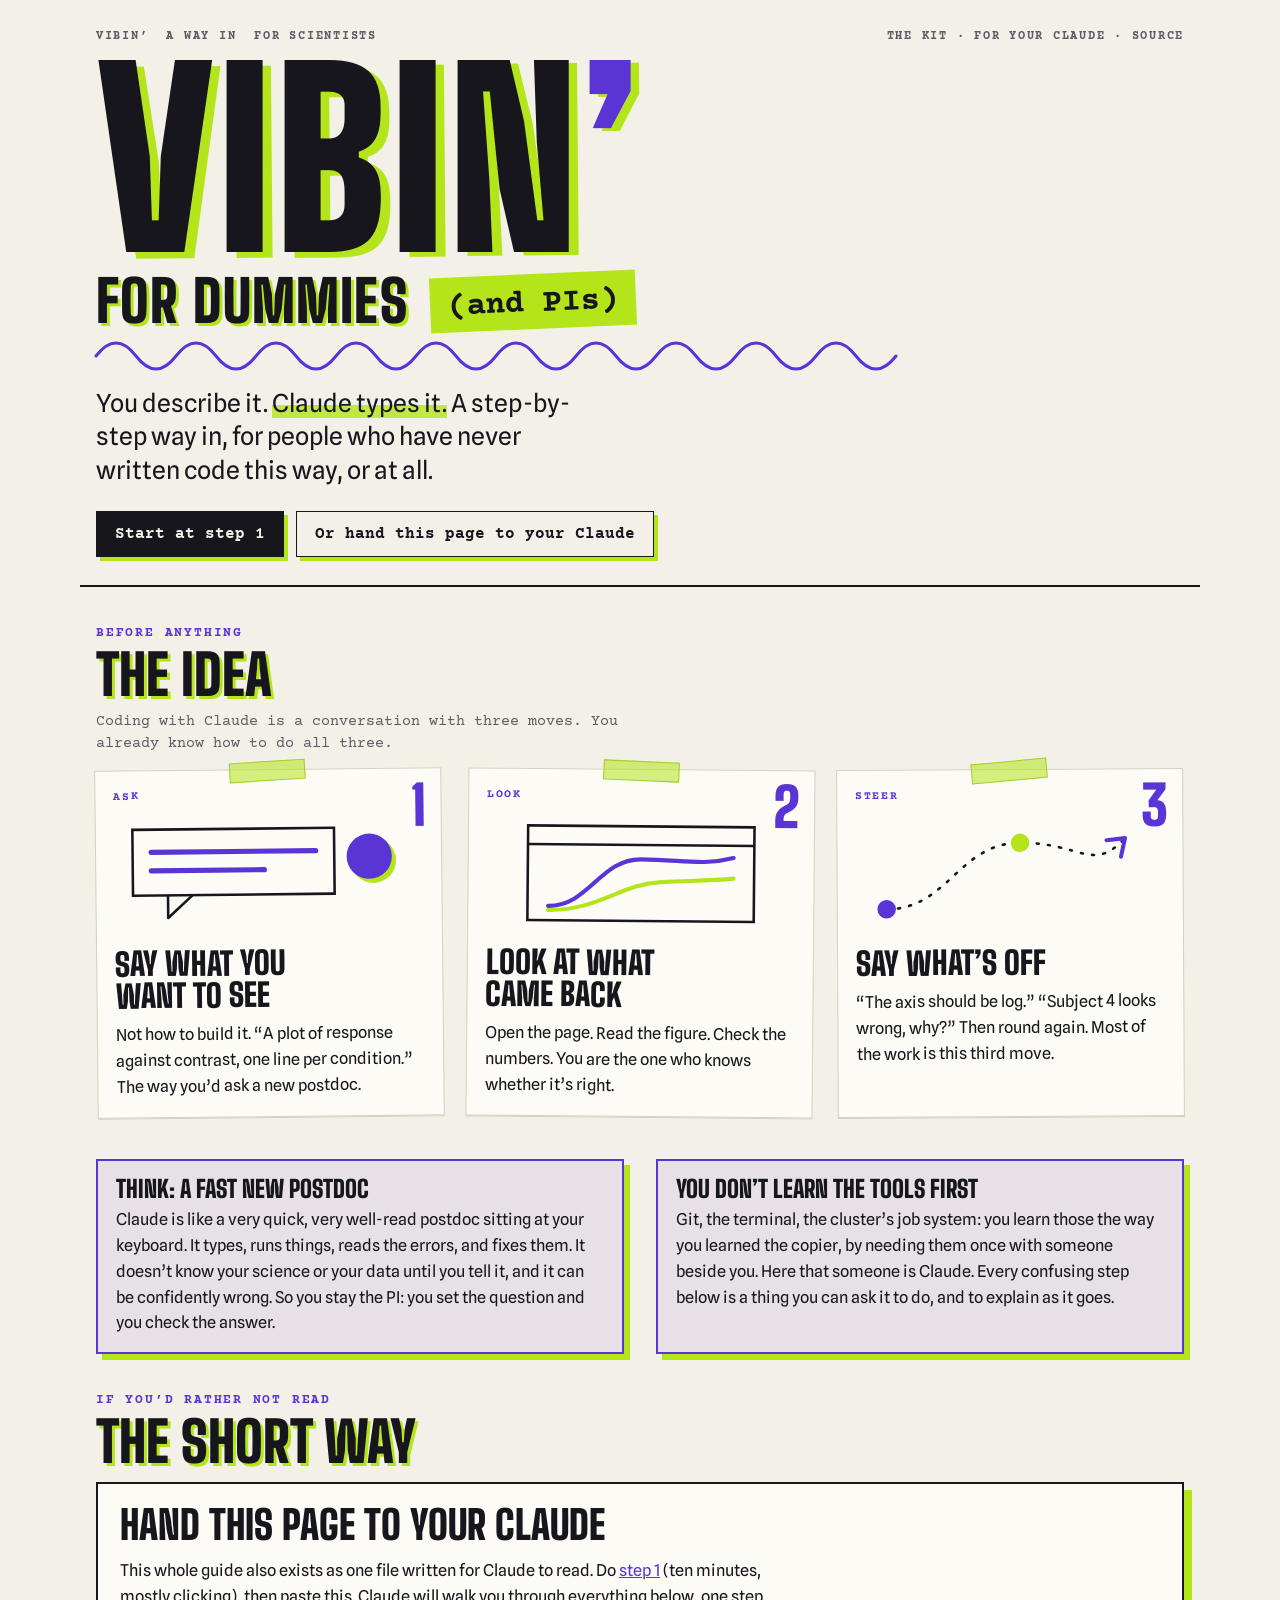
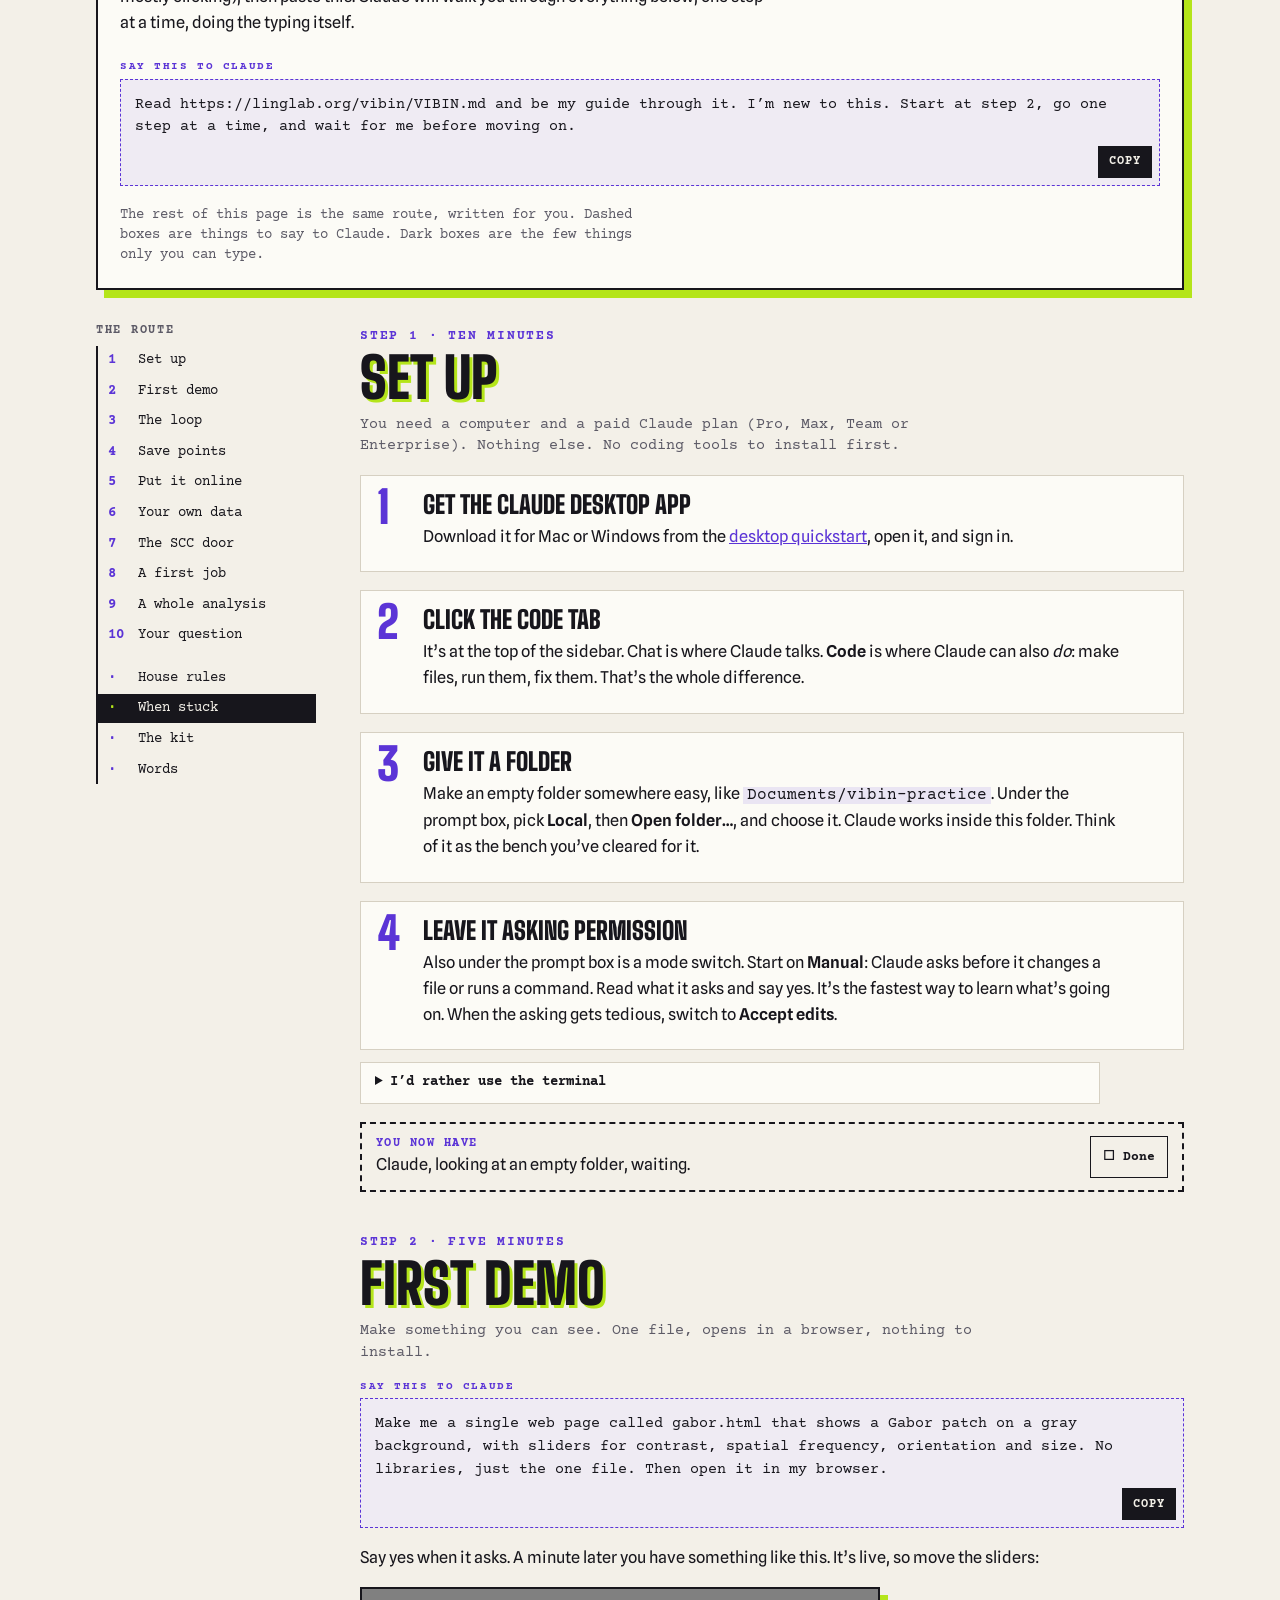
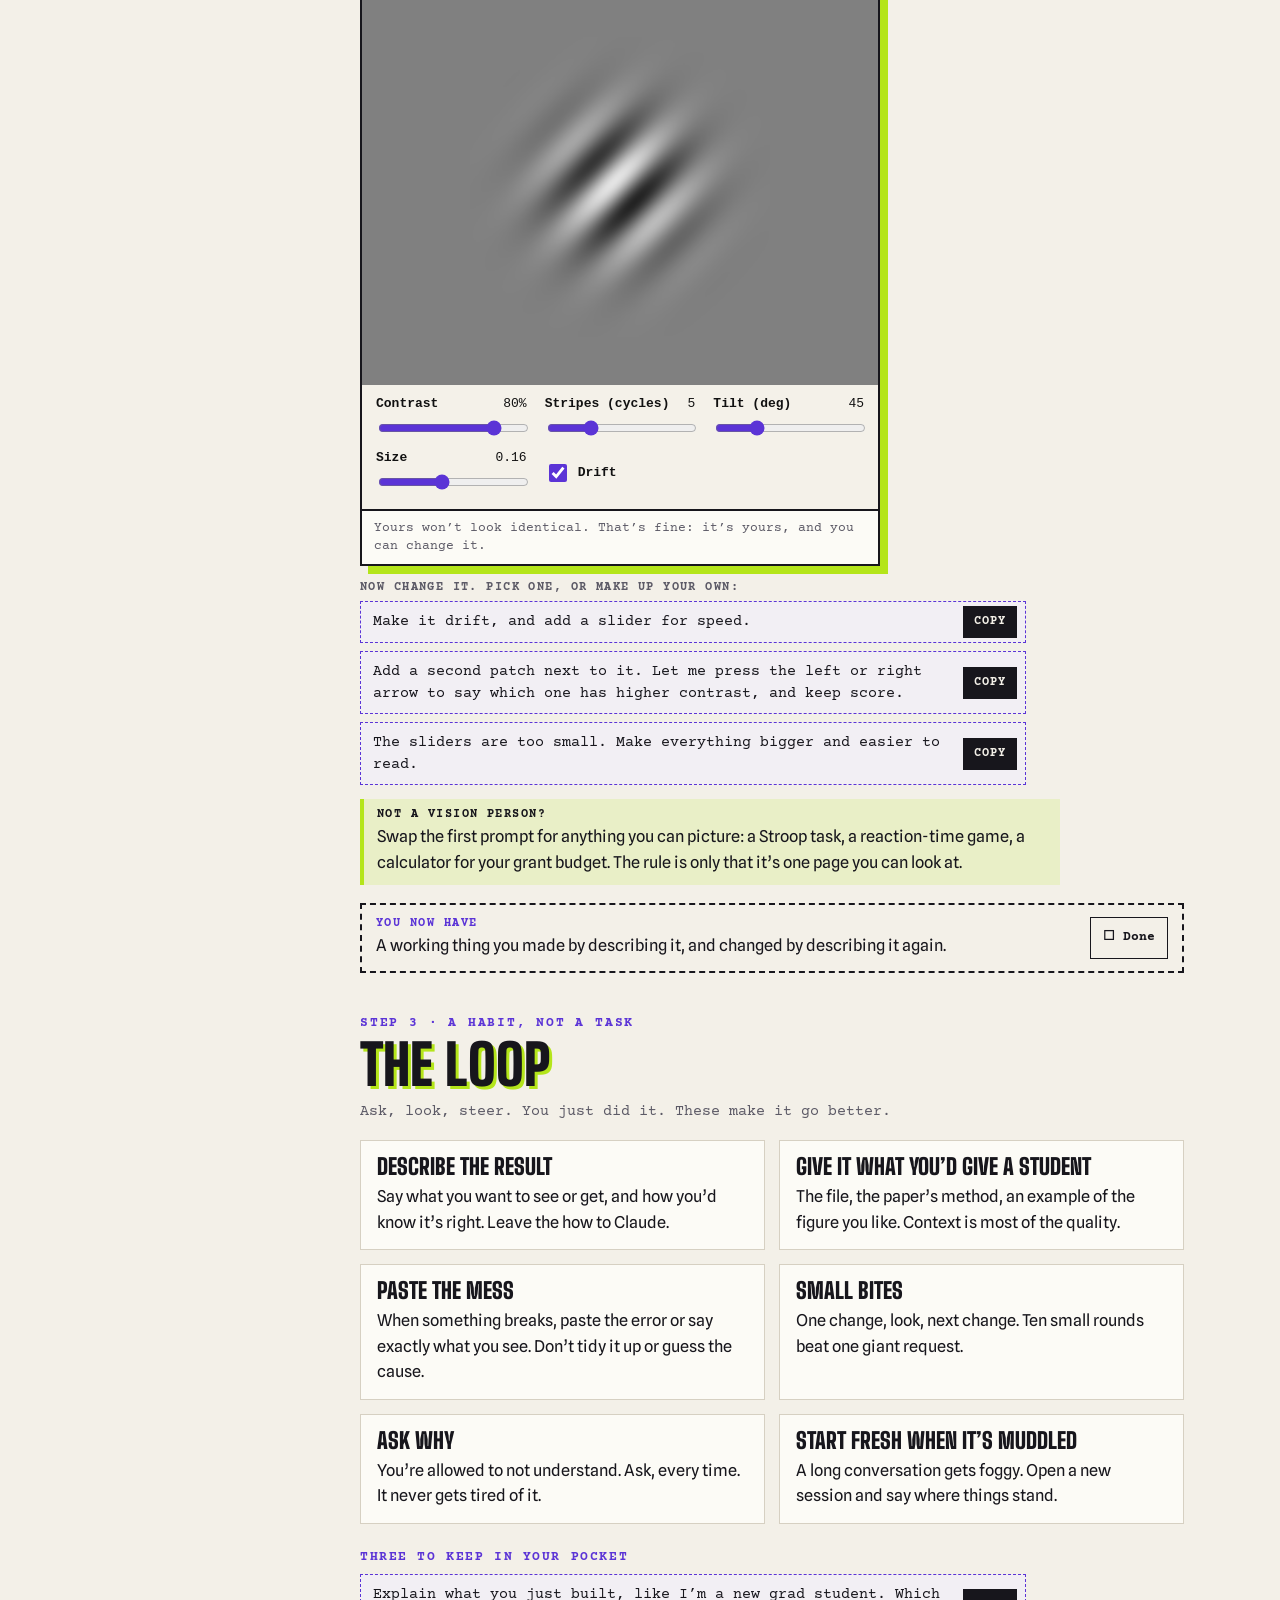
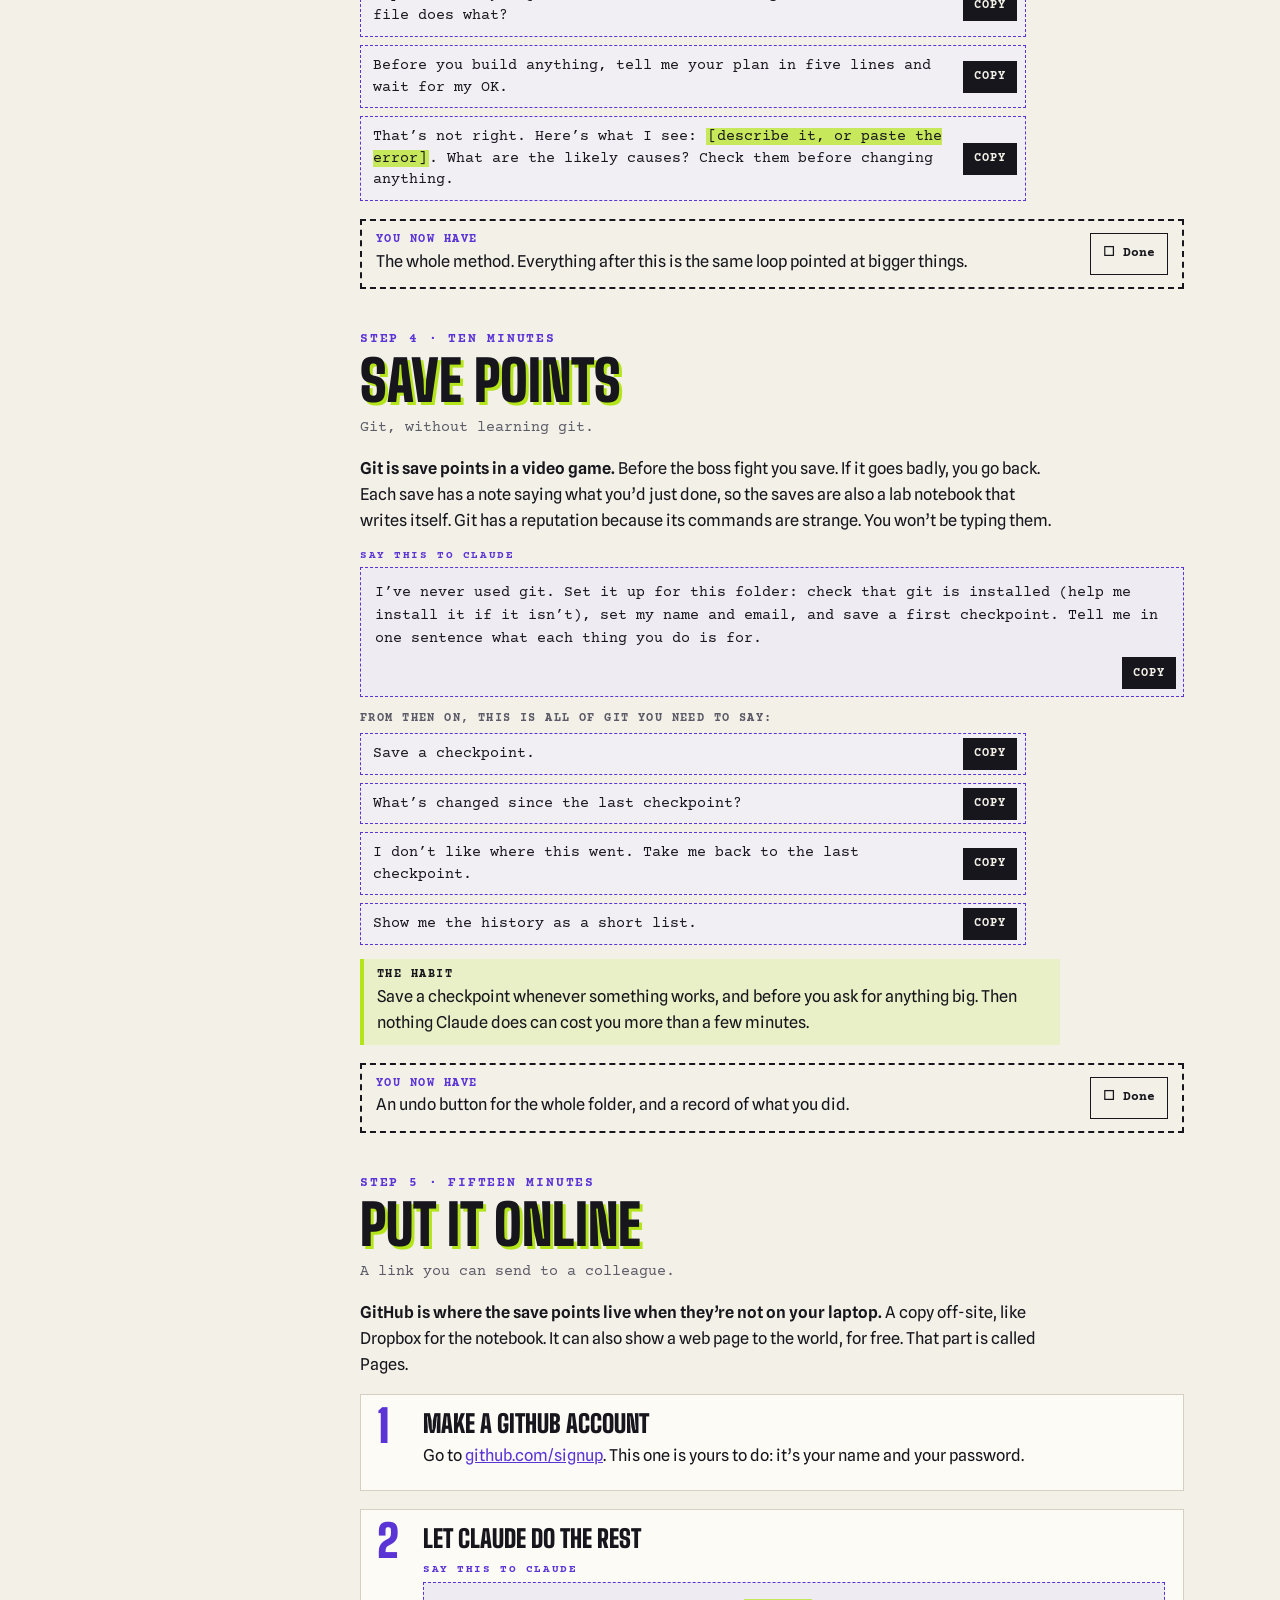
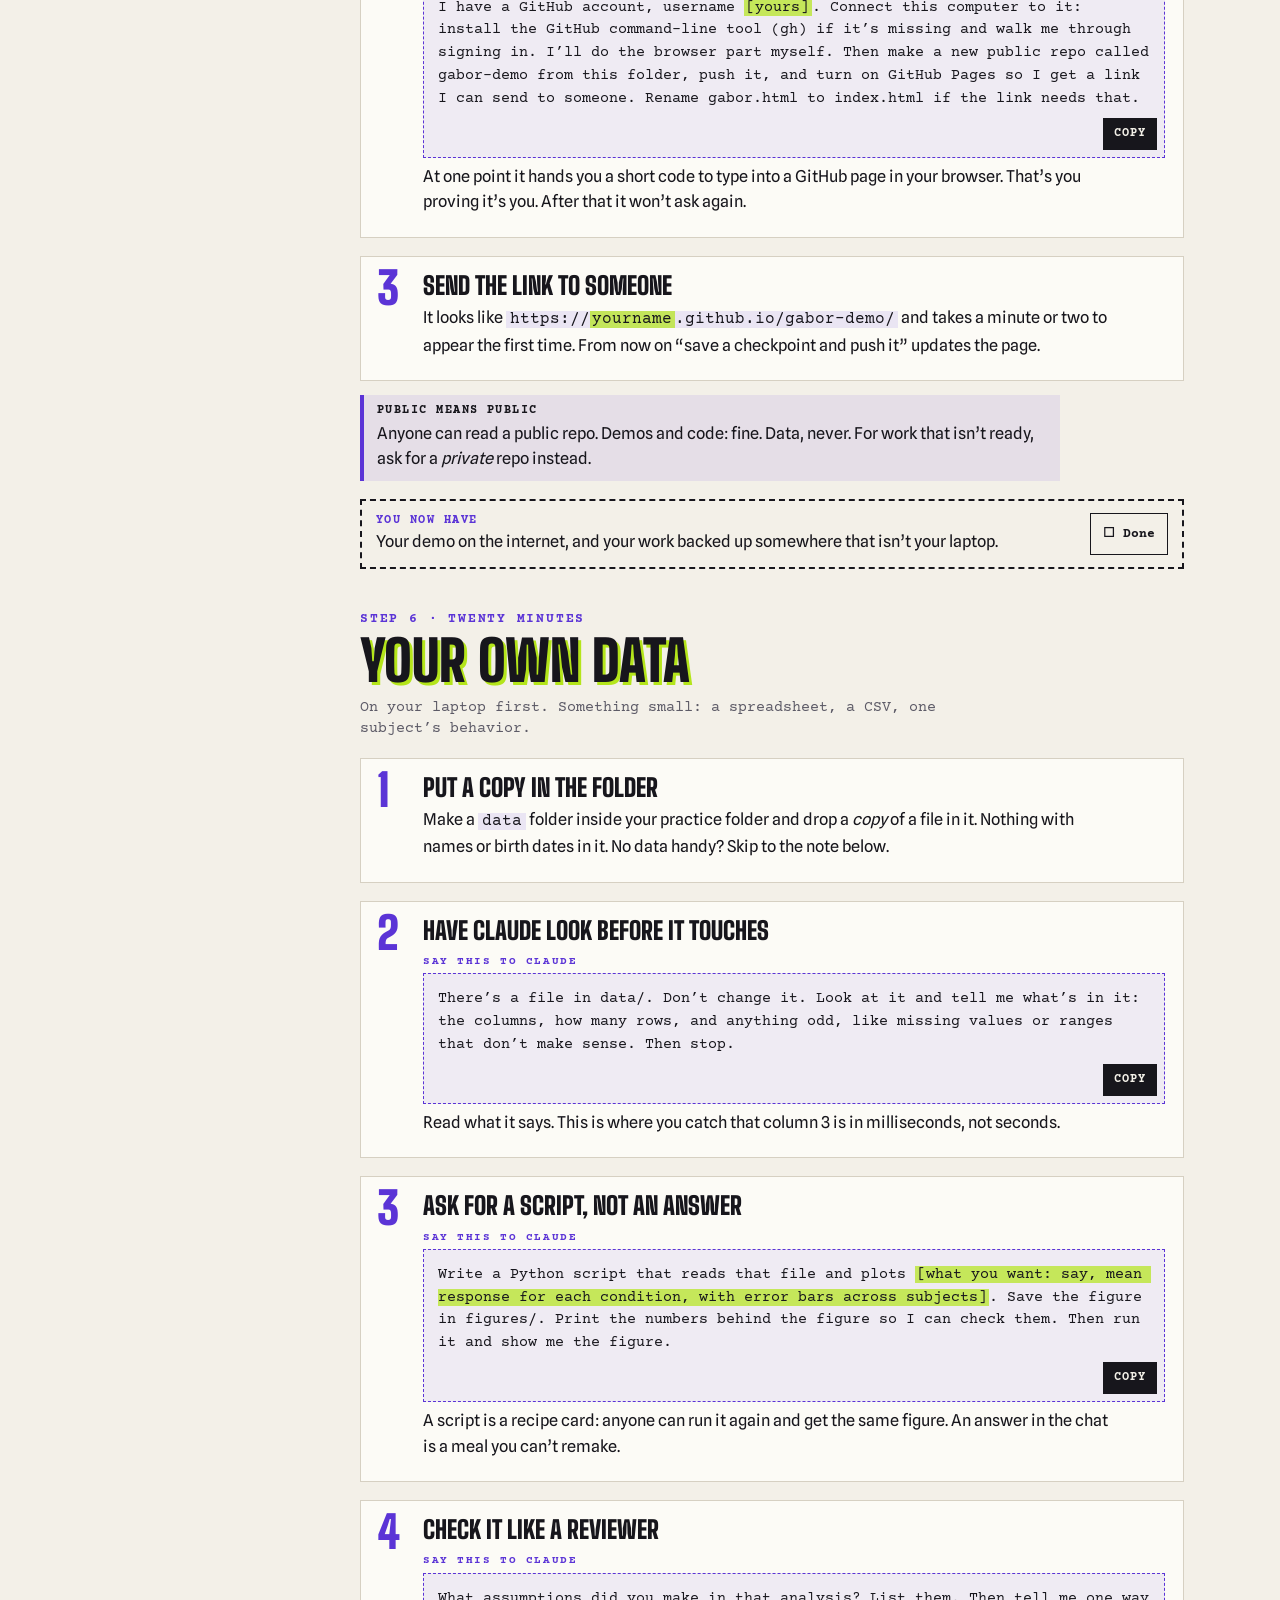
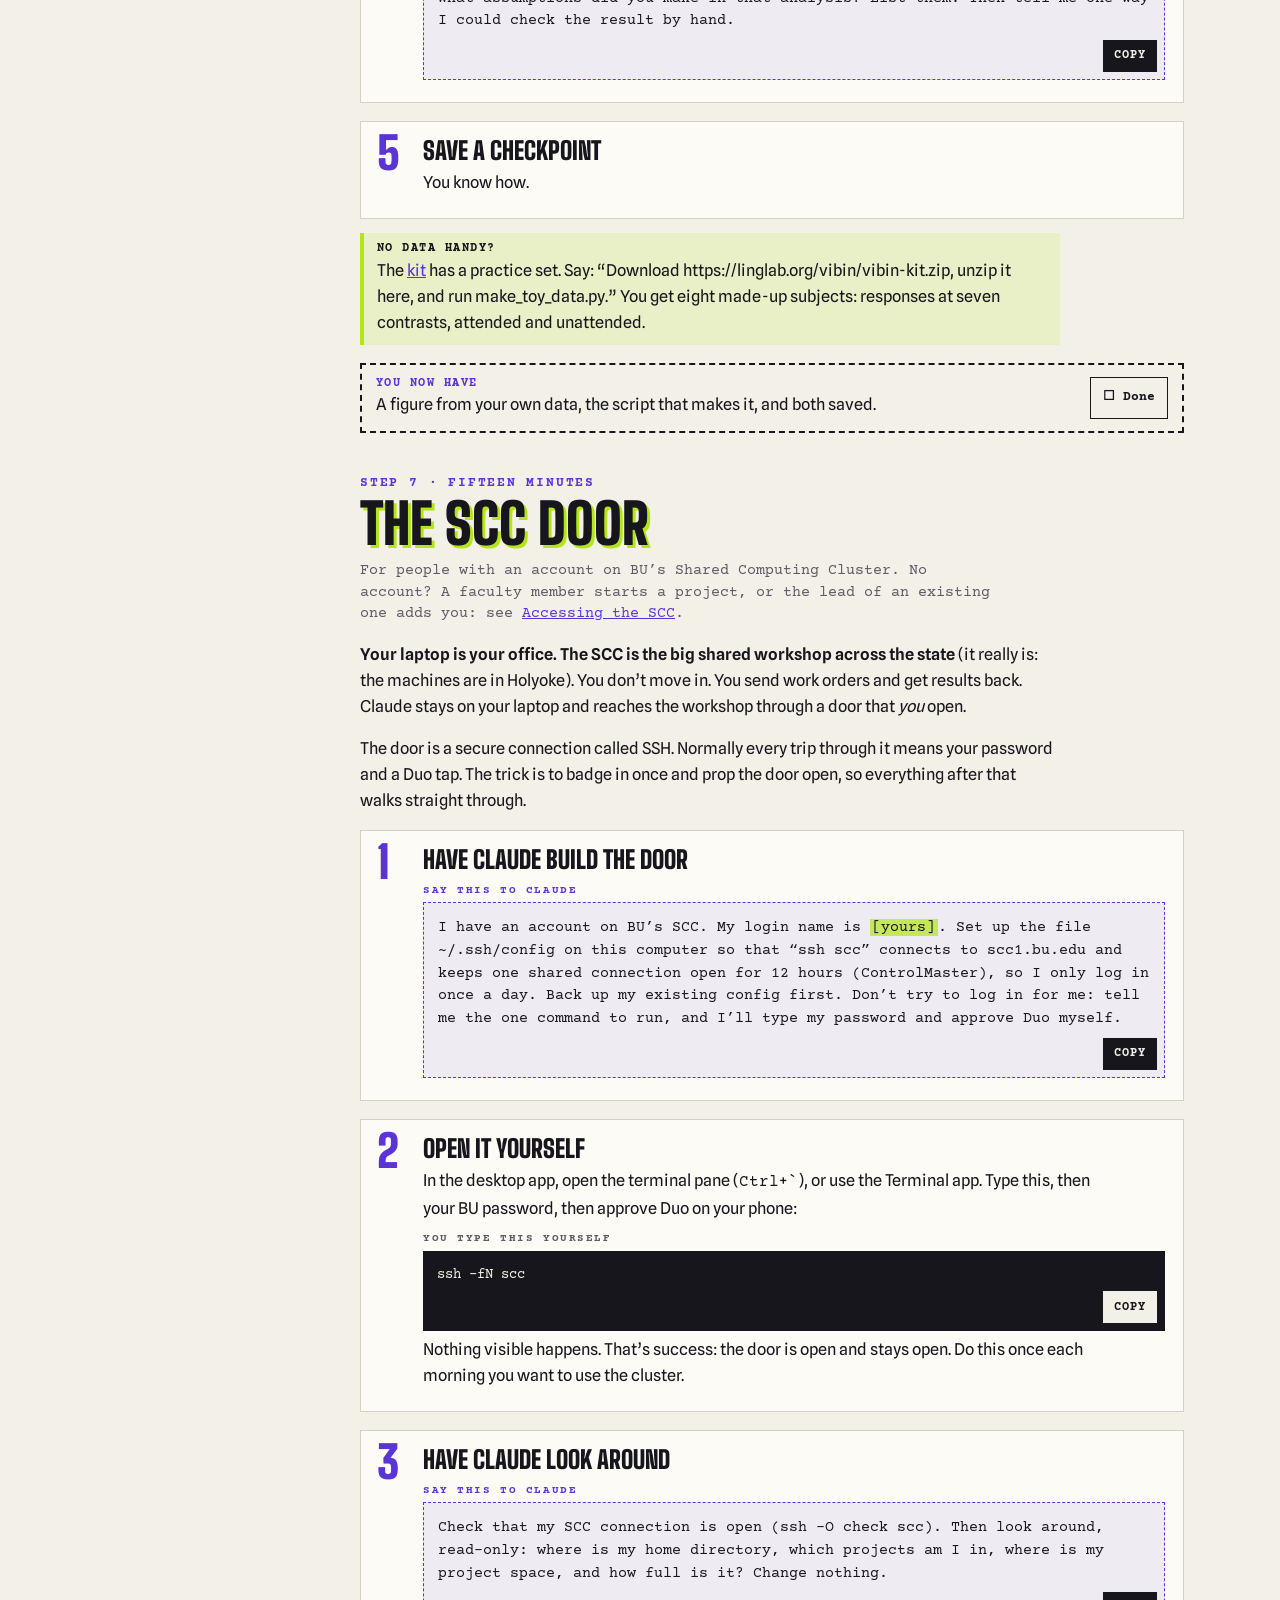
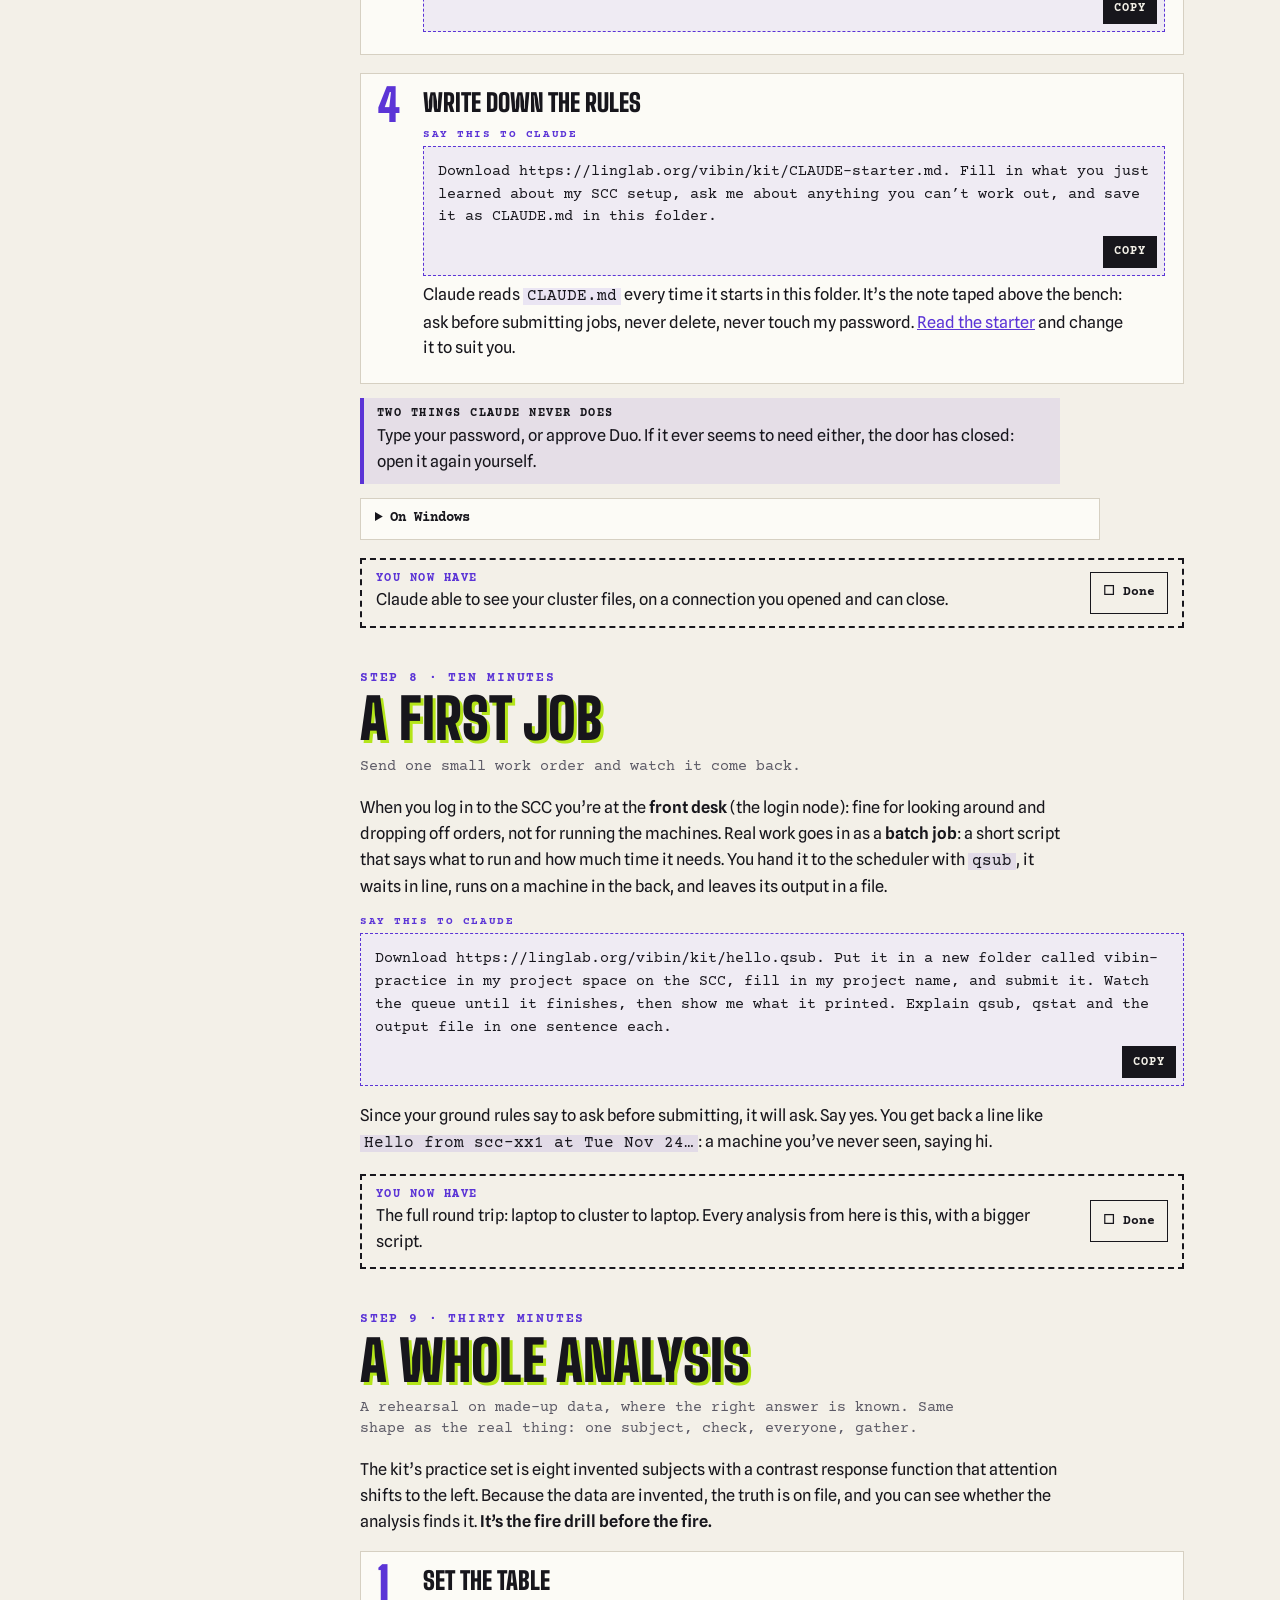
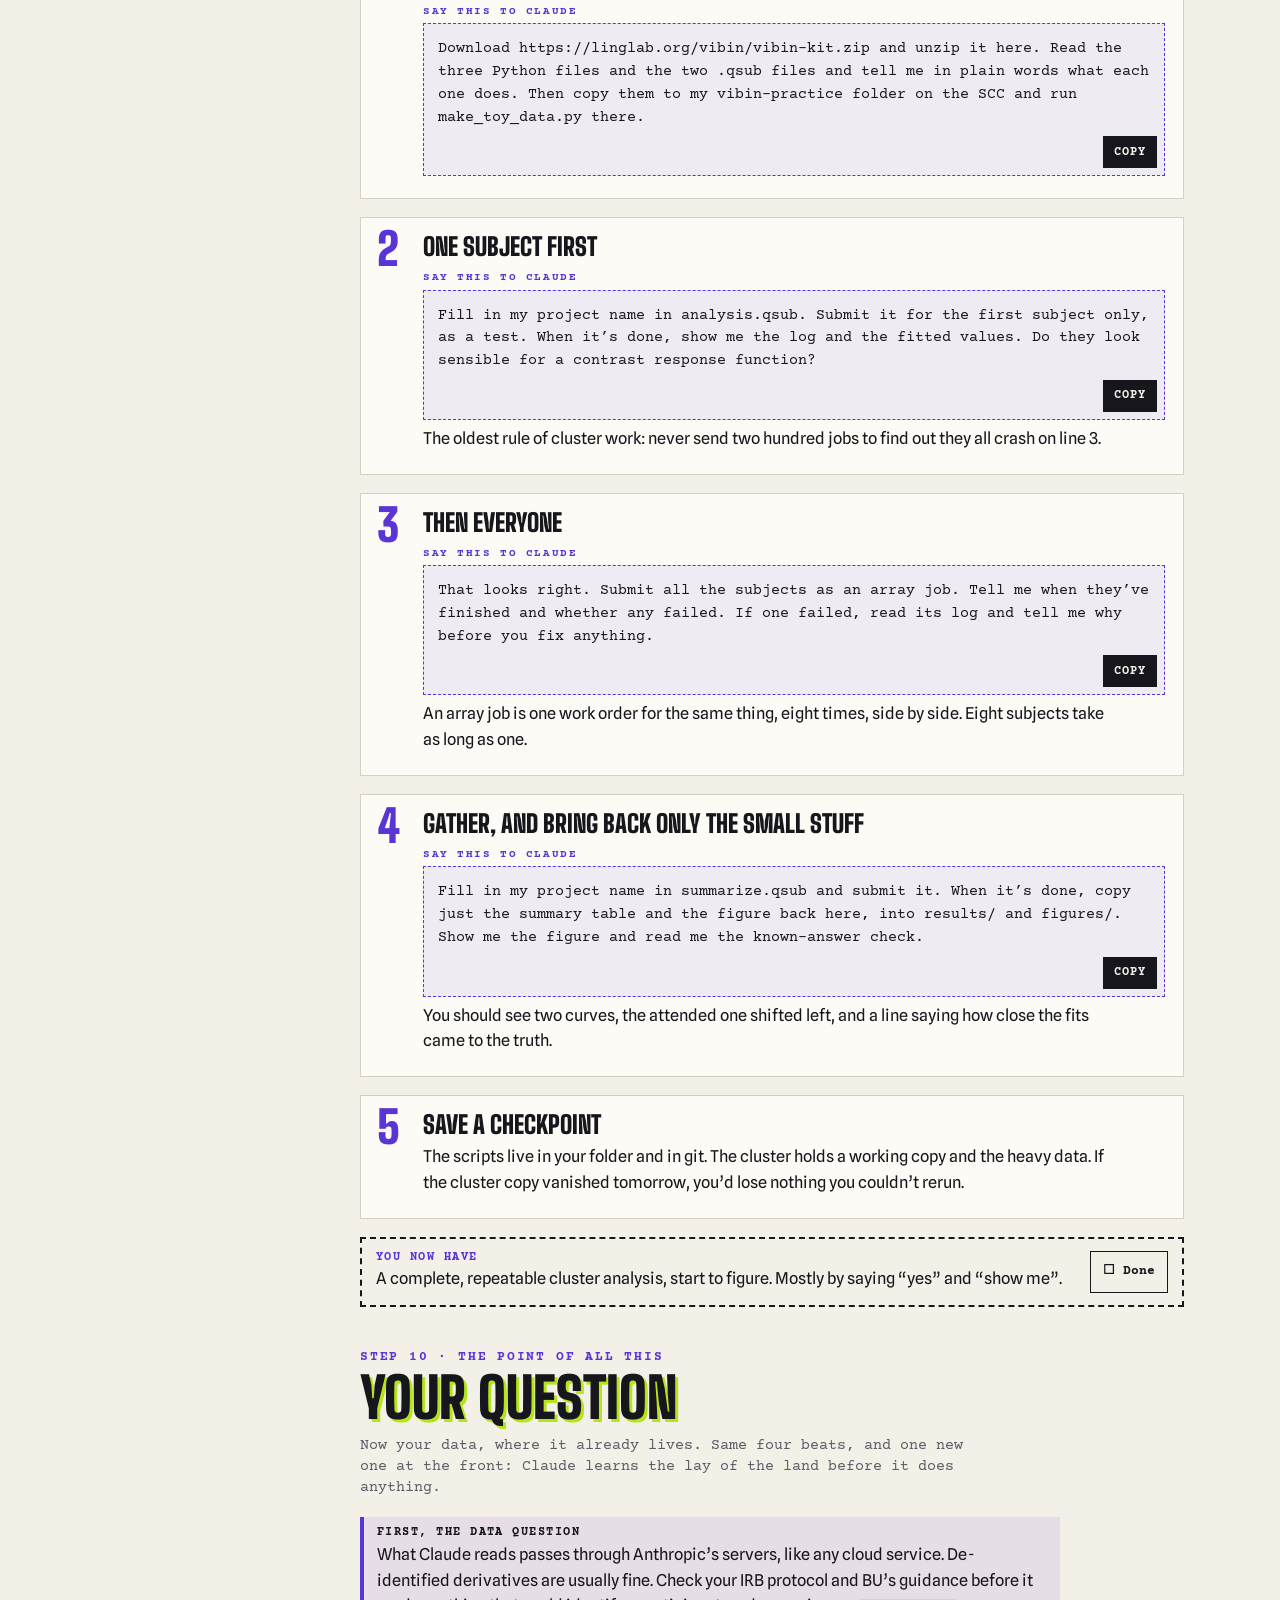
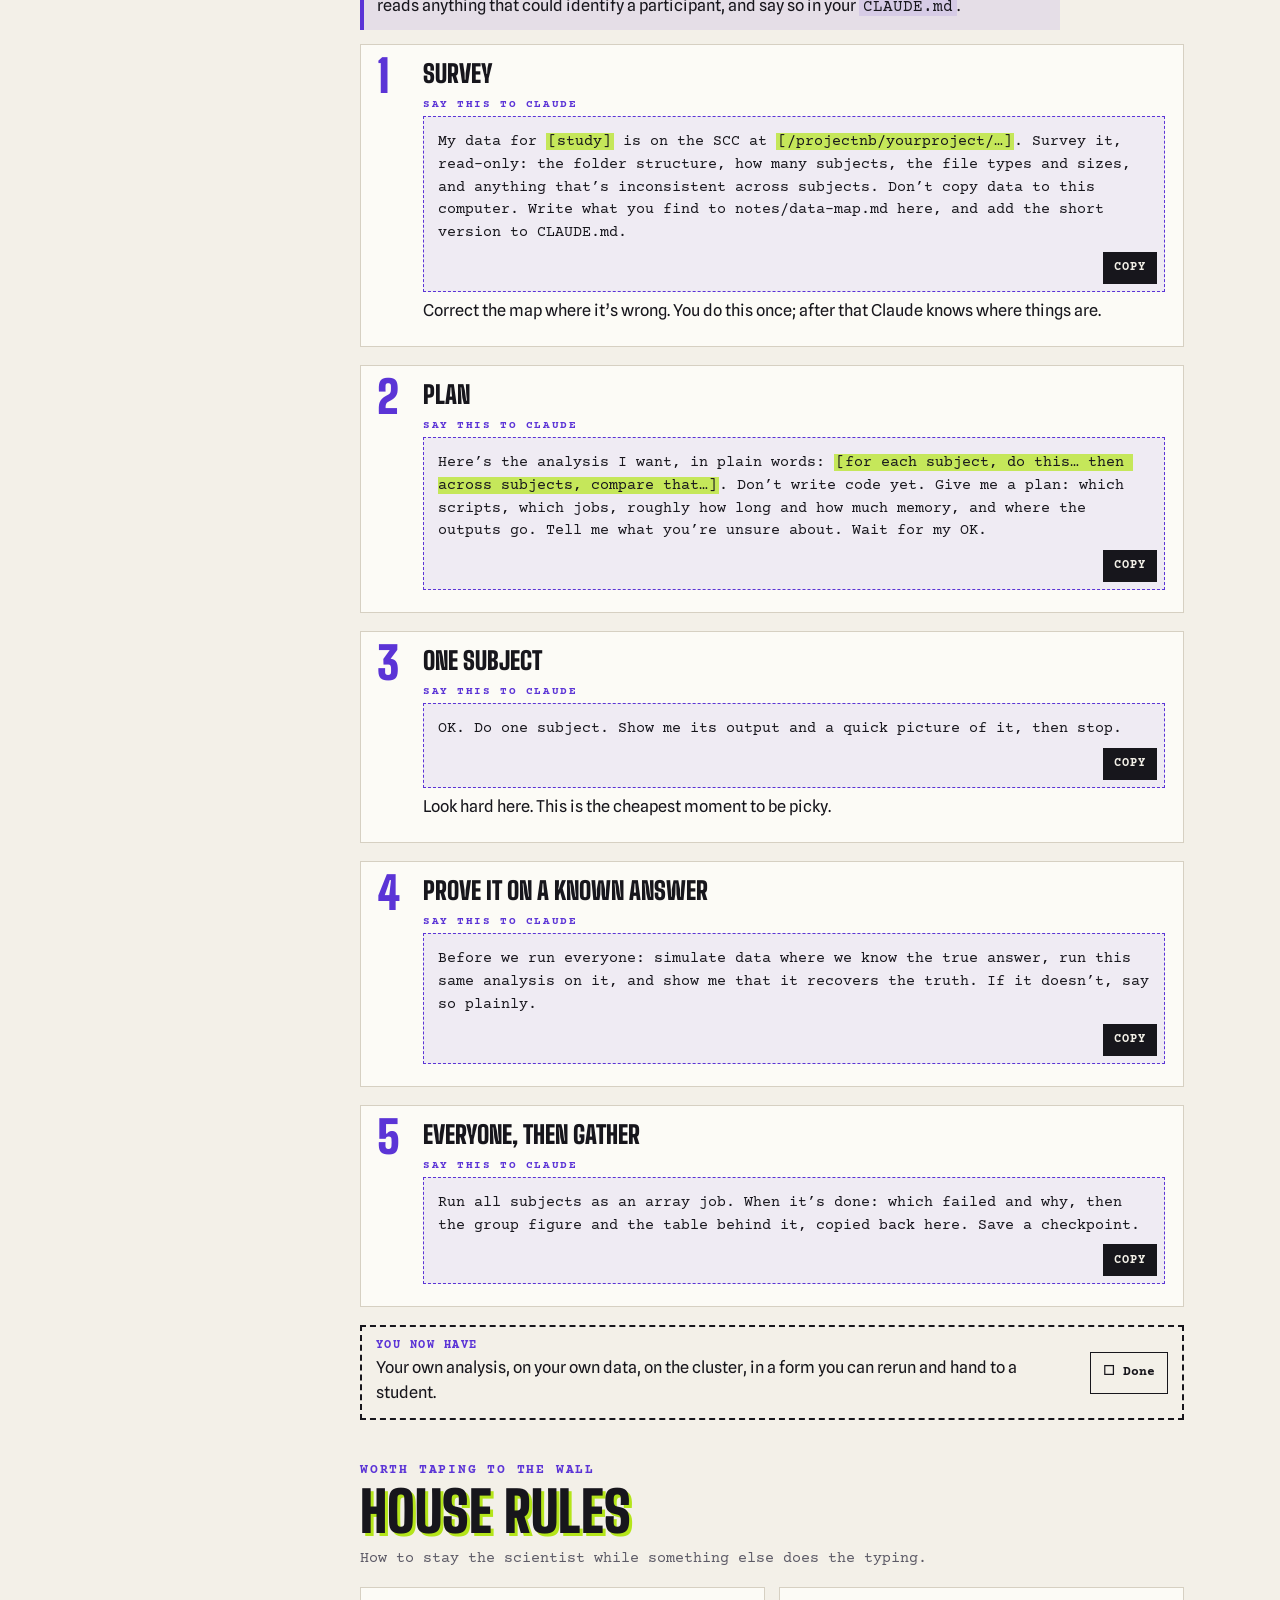
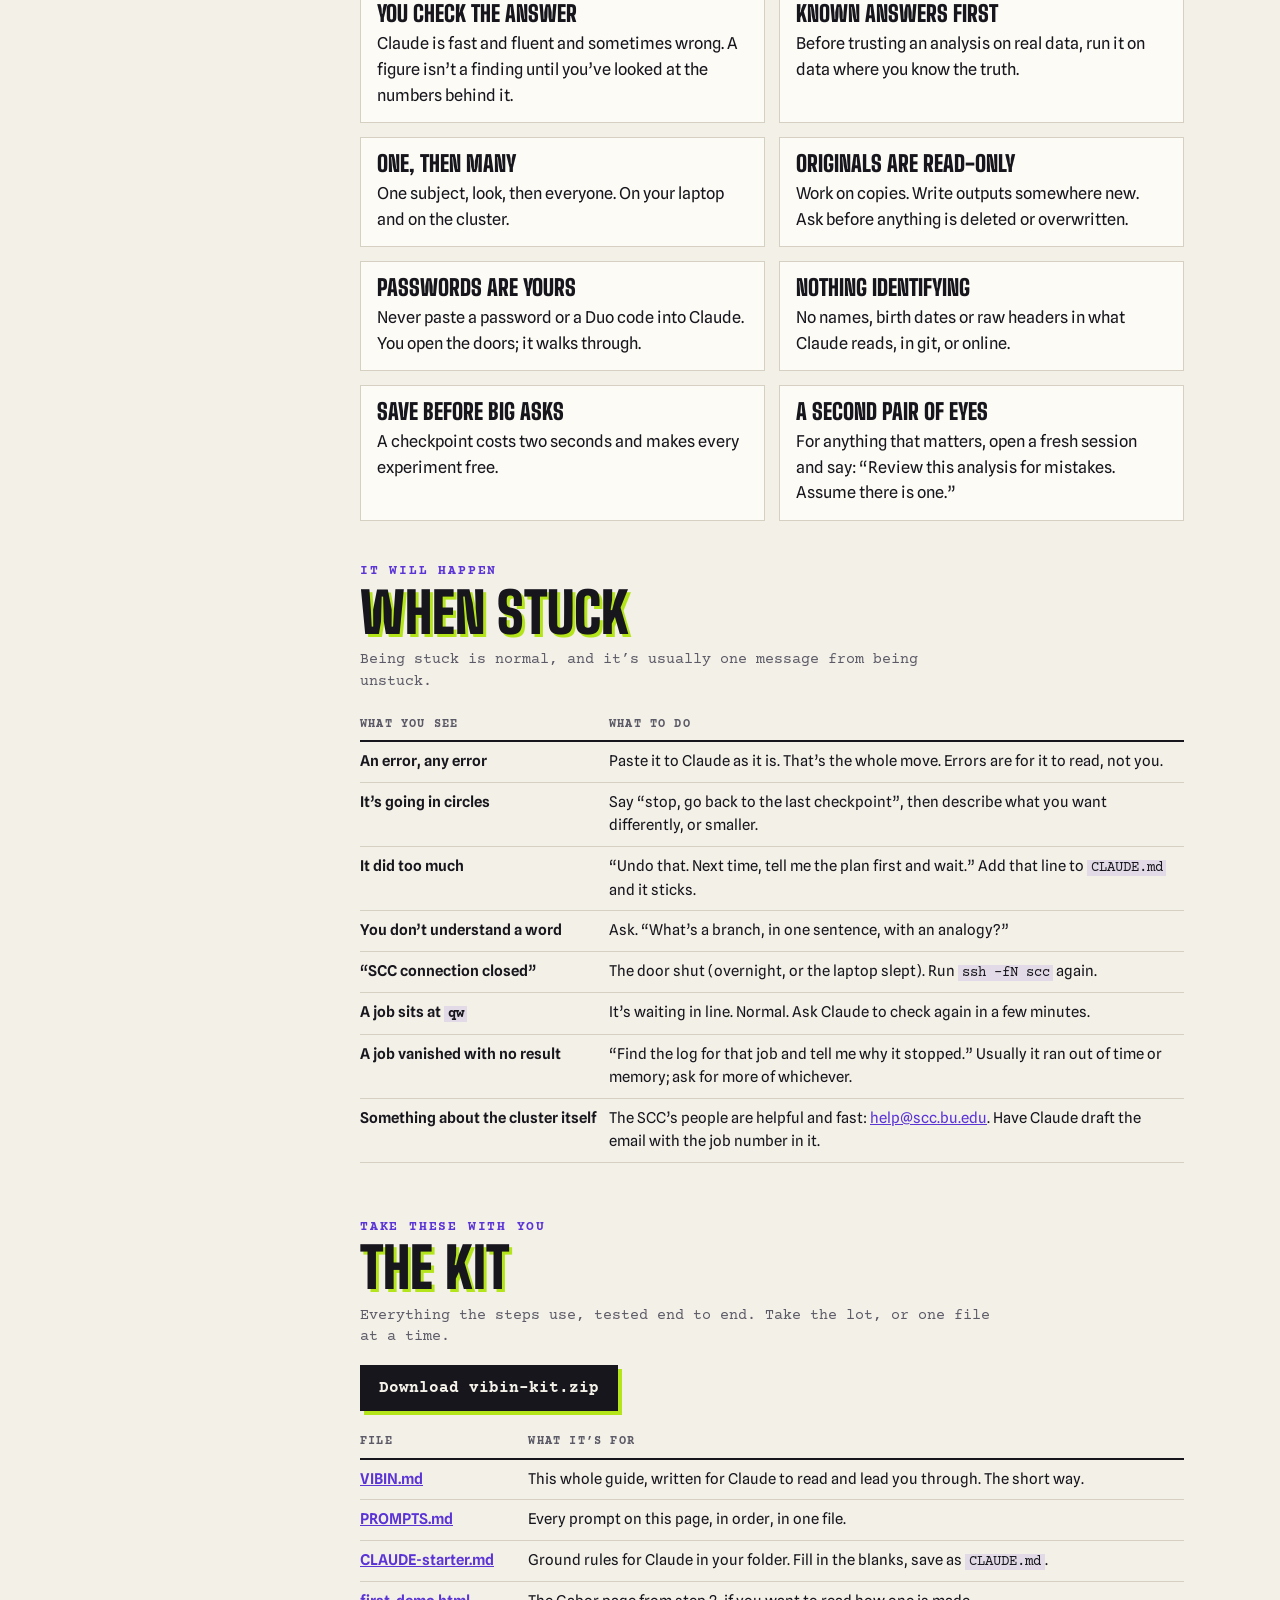
==== commit 1501d44d: "Retitle: vibin' for dummies (and PIs) Masthead gets a second line under the logo: FOR DUMMIES in the" ====
--- a/index.html
+++ b/index.html
@@ -3,7 +3,7 @@
 <head>
 <meta charset="utf-8">
 <meta name="viewport" content="width=device-width, initial-scale=1, viewport-fit=cover">
-<title>vibin’ · you describe it, Claude types it</title>
+<title>vibin’ for dummies (and PIs) · you describe it, Claude types it</title>
 <meta name="description" content="A step-by-step way into coding with Claude, for scientists who have never done it: a first demo, save points with git, a page online, your own data, and jobs on BU's SCC.">
 <link rel="icon" href="data:image/svg+xml,%3Csvg xmlns=%22http://www.w3.org/2000/svg%22 viewBox=%220 0 32 32%22%3E%3Ccircle cx=%2217.5%22 cy=%2217.5%22 r=%2212%22 fill=%22%23B4E51A%22/%3E%3Ccircle cx=%2215%22 cy=%2215%22 r=%2212%22 fill=%22%235B34D6%22/%3E%3Cpath d=%22M7 15c2.7-7 5.3-7 8 0s5.3 7 8 0%22 fill=%22none%22 stroke=%22%23F3F0E8%22 stroke-width=%222.6%22 stroke-linecap=%22round%22/%3E%3C/svg%3E">
 <link rel="preconnect" href="https://fonts.googleapis.com">
@@ -15,9 +15,10 @@
 
 <header class="wrap mast">
   <div class="kicker"><span>vibin’</span><span>A way in</span><span>For scientists</span><span class="r"><a href="#kit">The kit</a> · <a href="VIBIN.md">For your Claude</a> · <a href="https://github.com/samuelling/vibin">Source</a></span></div>
-  <h1 class="logo" aria-label="vibin’">
+  <h1 class="logo" aria-label="vibin’ for dummies (and PIs)">
     <span class="ink" aria-hidden="true"><i style="--k:0">V</i><i style="--k:1">I</i><i style="--k:2">B</i><i style="--k:3">I</i><i style="--k:4">N</i><i class="apos" style="--k:5">’</i></span>
     <span class="mis" aria-hidden="true"><i style="--k:0">V</i><i style="--k:1">I</i><i style="--k:2">B</i><i style="--k:3">I</i><i style="--k:4">N</i><i style="--k:5">’</i></span>
+    <span class="tag" aria-hidden="true"><span class="dum">for dummies</span><span class="pis">(and PIs)</span></span>
   </h1>
   <svg class="wave" viewBox="0 0 720 34" preserveAspectRatio="none" aria-hidden="true"><path class="run" d="M0 17 q20 -26 40 0 t40 0 t40 0 t40 0 t40 0 t40 0 t40 0 t40 0 t40 0 t40 0 t40 0 t40 0 t40 0 t40 0 t40 0 t40 0 t40 0 t40 0 t40 0 t40 0"/></svg>
   <p class="lede">You describe it. <em>Claude types it.</em> A step-by-step way in, for people who have never written code this way, or at all.</p>
@@ -370,7 +371,7 @@
 </main>
 
 <footer class="wrap">
-  <span>vibin’ · made by Sam Ling, with Claude · <a href="https://linglab.org/projects/">linglab.org</a></span>
+  <span>vibin’ for dummies (and PIs) · made by Sam Ling, with Claude · <a href="https://linglab.org/projects/">linglab.org</a></span>
   <span>Free to copy, change and pass on. <a href="https://github.com/samuelling/vibin">Source</a></span>
 </footer>
 
--- a/site/site.css
+++ b/site/site.css
@@ -35,6 +35,10 @@
 .logo .ink { position: relative; z-index: 1; display: block; }
 .logo .mis { position: absolute; left: 0; top: 0; color: var(--lime); transform: translate(.035em, .03em) rotate(-.5deg); transform-origin: left top; pointer-events: none; z-index: 0; }
 .logo .apos { color: var(--grape); }
+.logo .tag { position: relative; z-index: 1; display: flex; flex-wrap: wrap; align-items: center; gap: .1em .38em; margin-top: .3em;
+  font: 900 clamp(1.5rem, 6.2vw, 3.6rem)/.95 var(--display); letter-spacing: .02em; }
+.logo .dum { text-shadow: 3px 3px 0 var(--pop); }
+.logo .pis { font: 700 .56em/1 var(--type); letter-spacing: 0; text-transform: none; background: var(--lime); color: var(--on-lime); padding: .42em .55em .3em; transform: rotate(-2.5deg); }
 .logo i { font-style: normal; display: inline-block; animation: bob 2.6s ease-in-out infinite; animation-delay: calc(var(--k) * -0.26s); }
 @keyframes bob { 0%, 100% { transform: translateY(.022em); } 50% { transform: translateY(-.022em); } }
 @media (prefers-reduced-motion: reduce) { .logo i { animation: none; } }
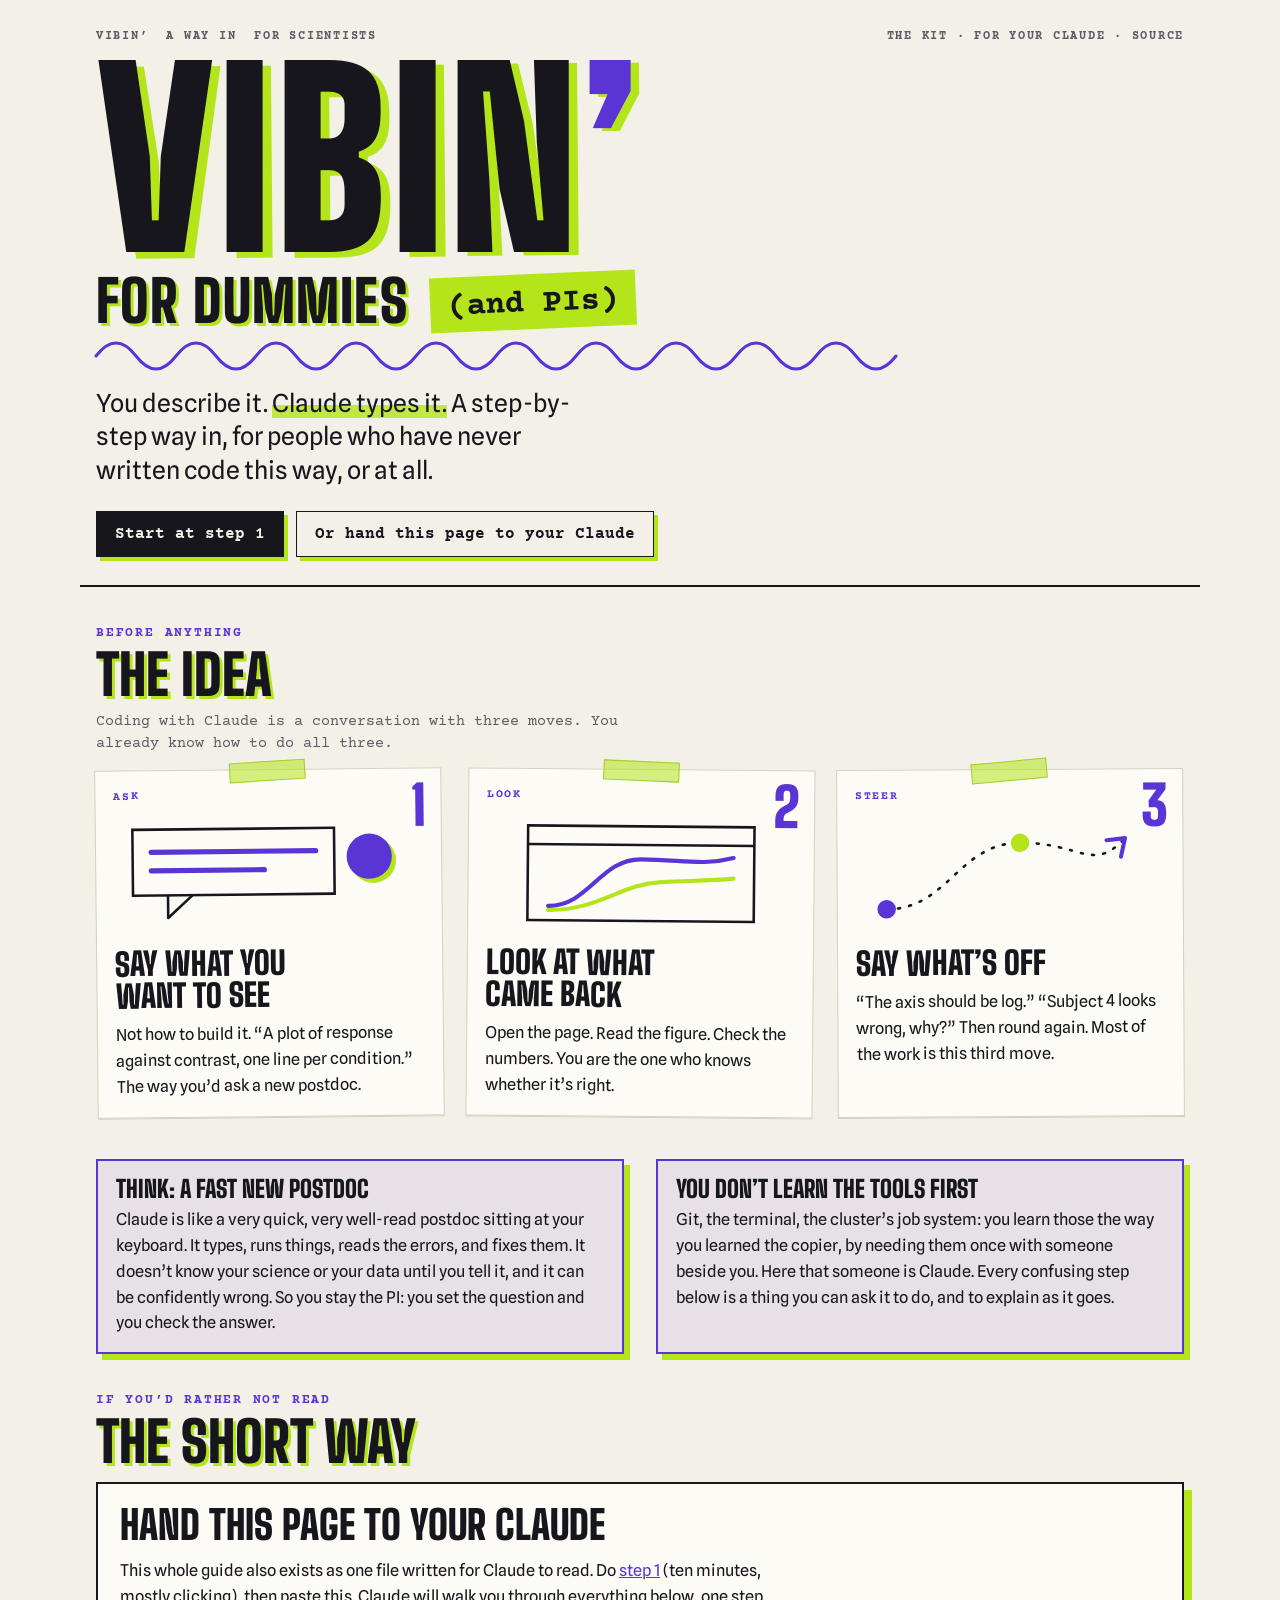
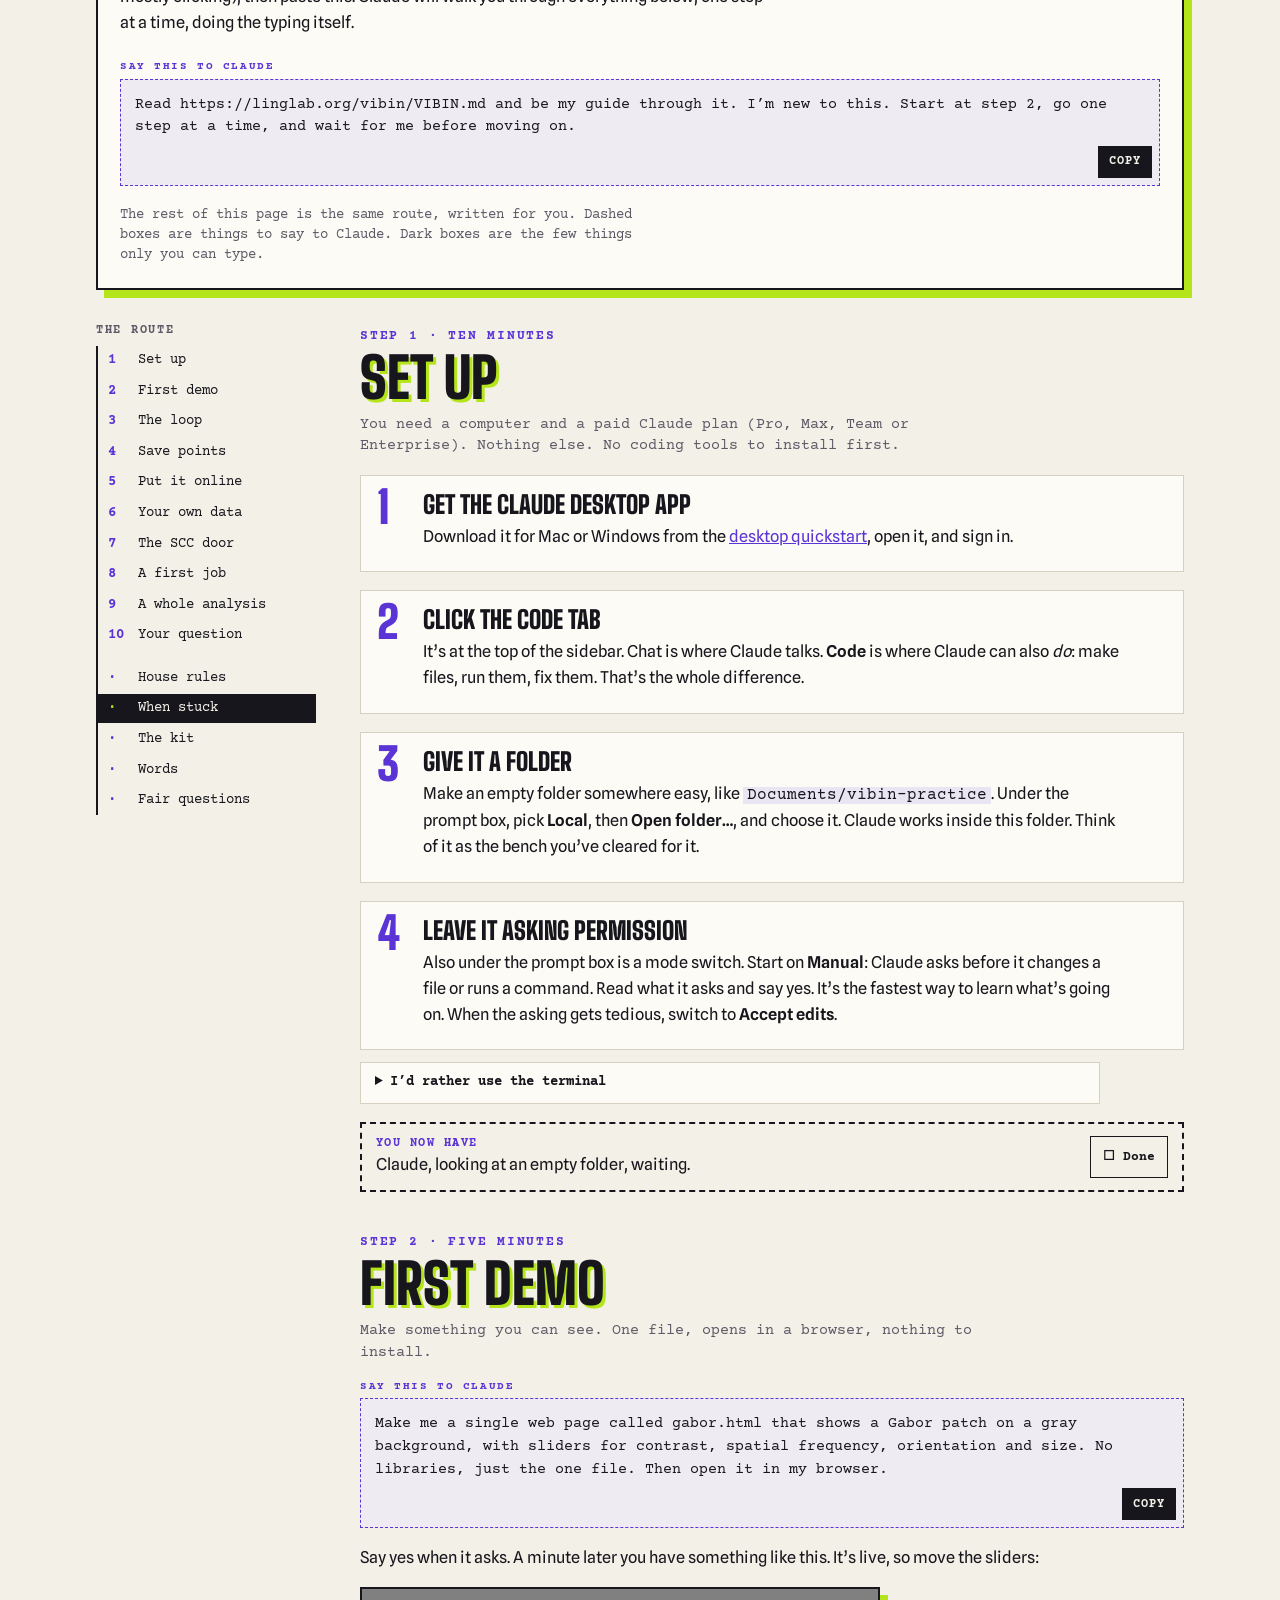
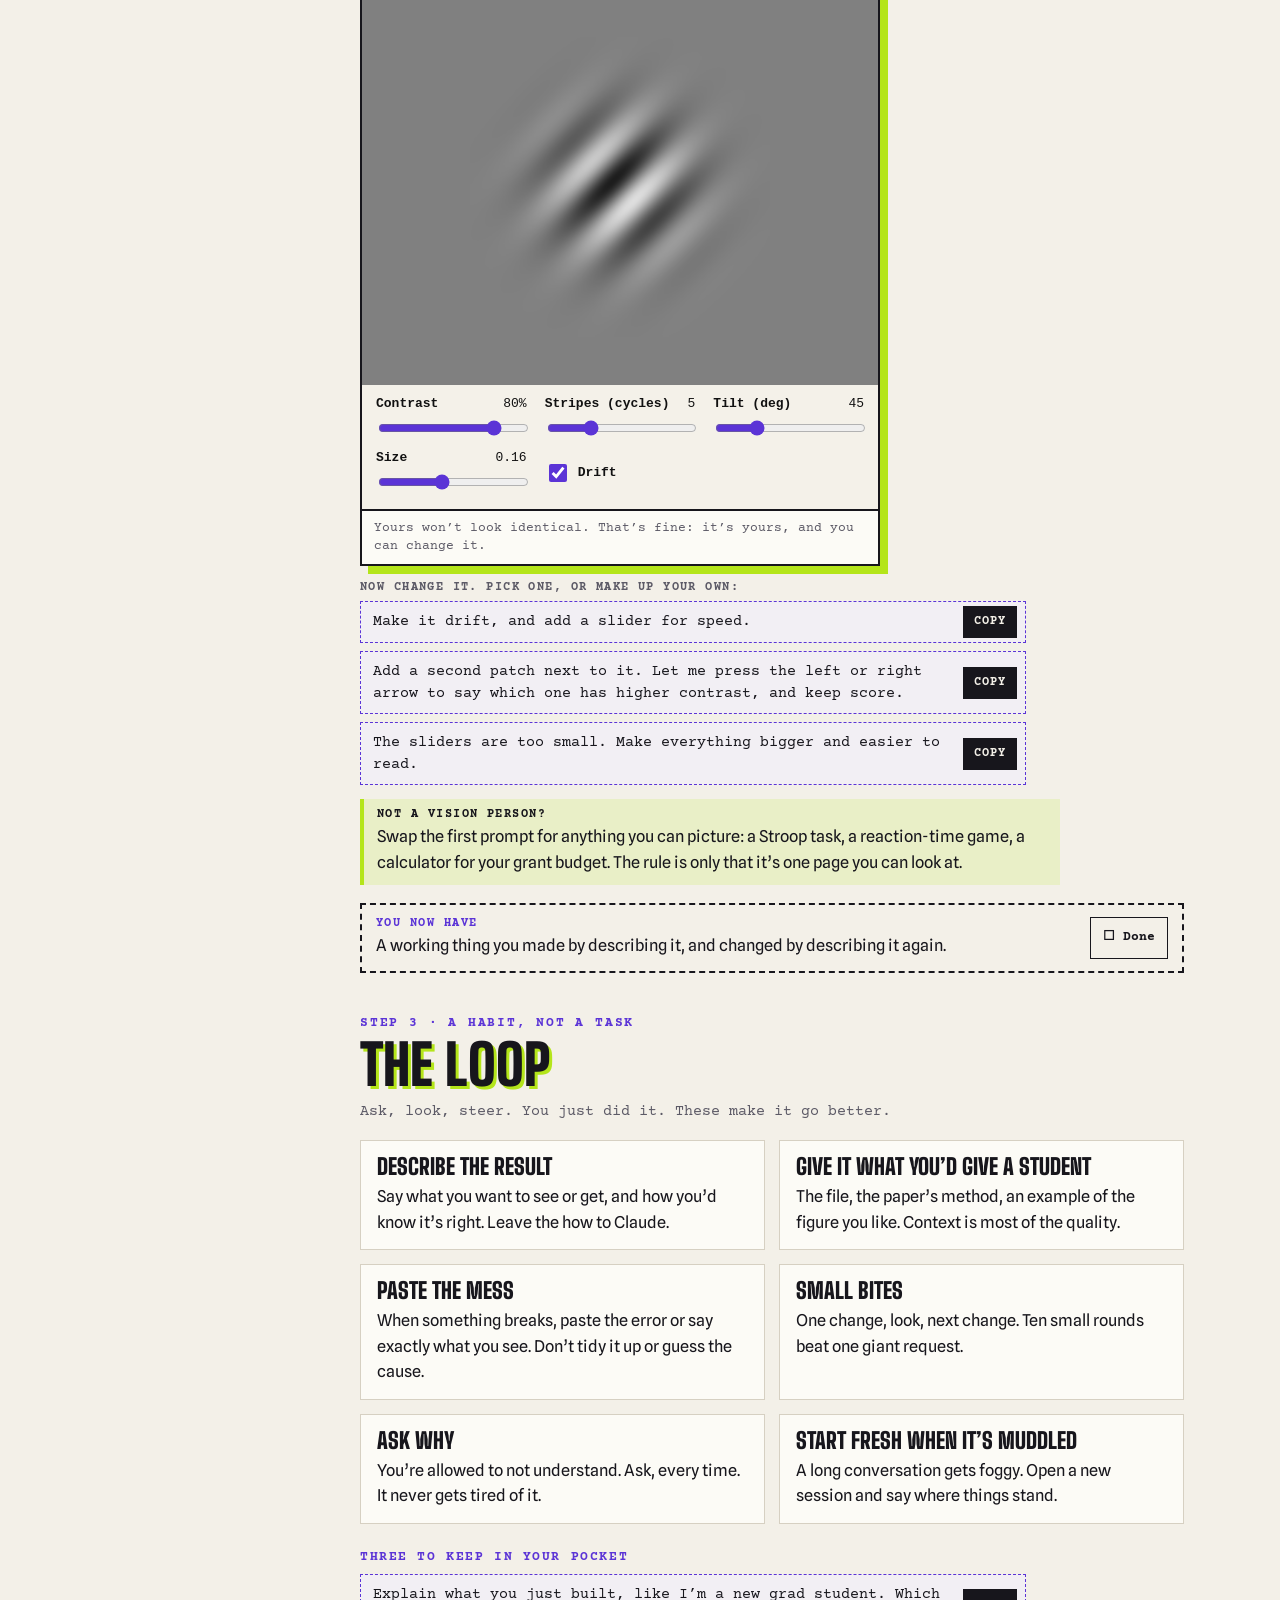
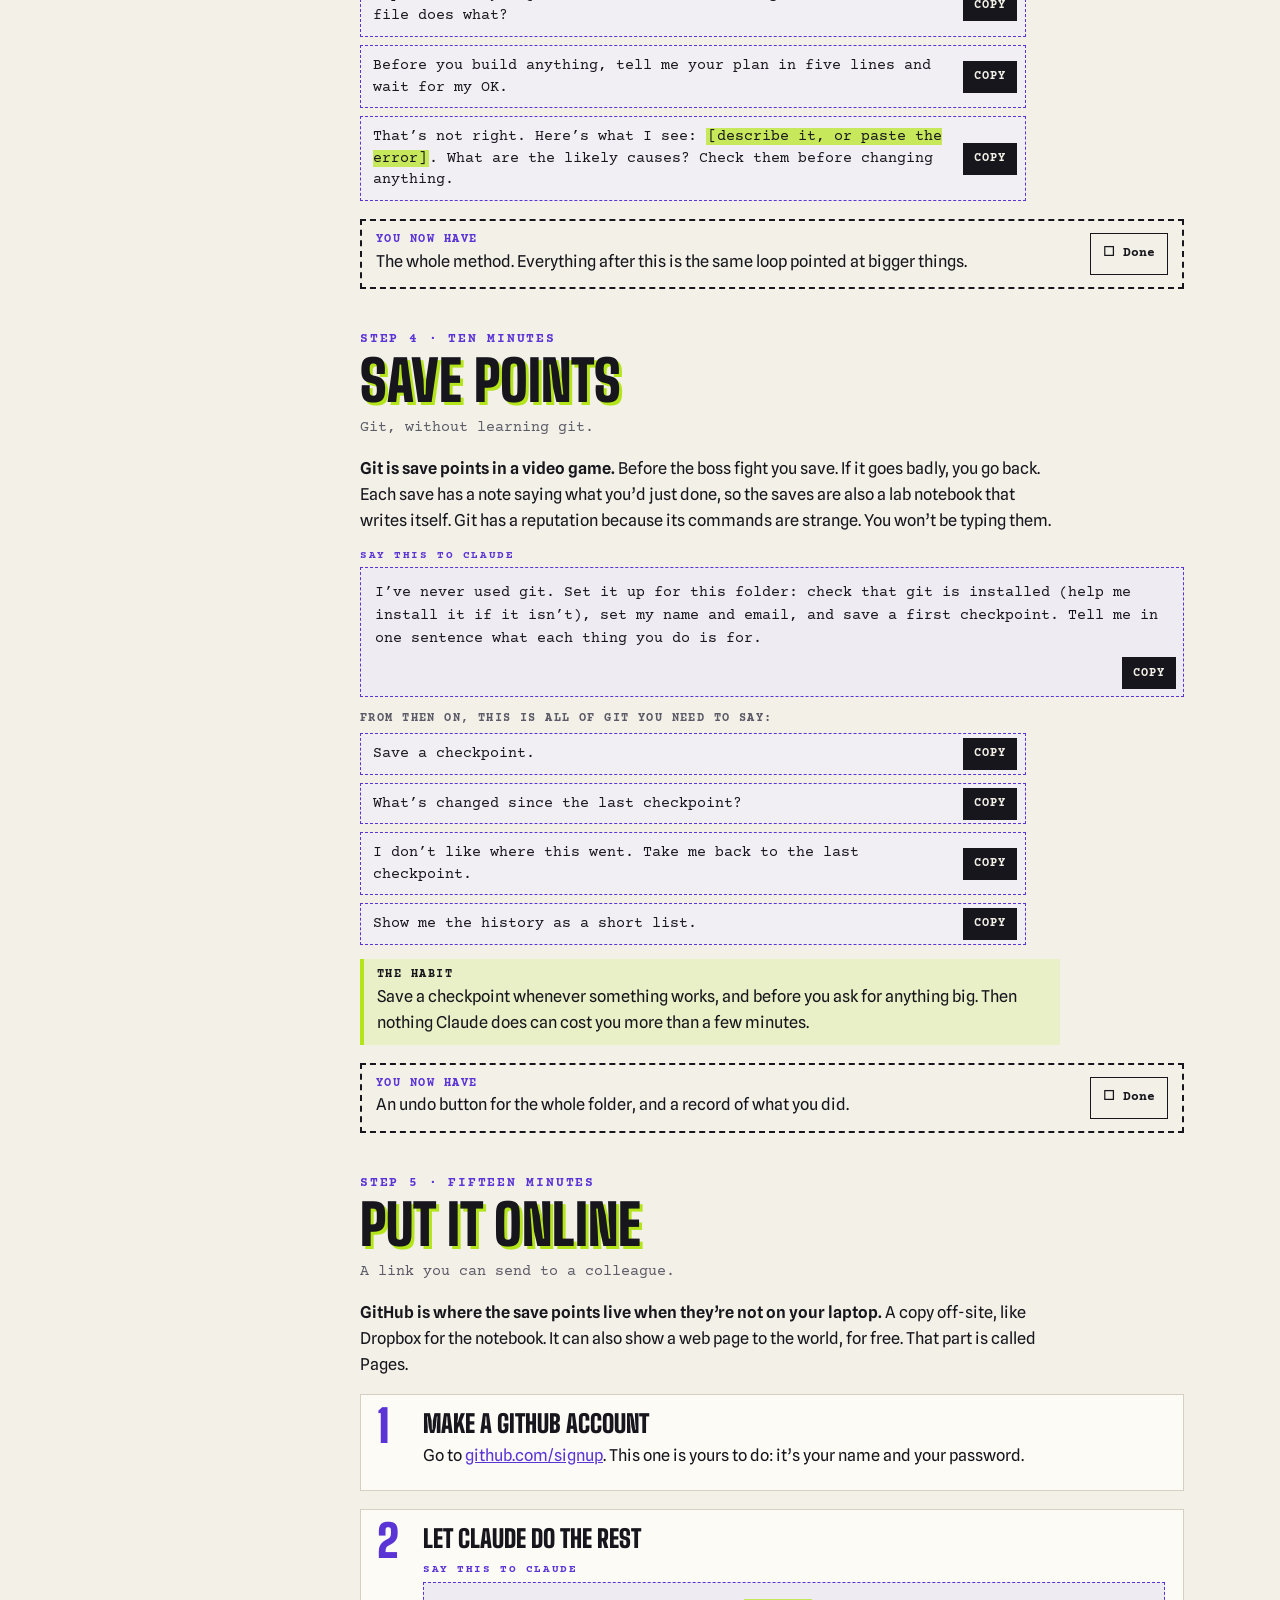
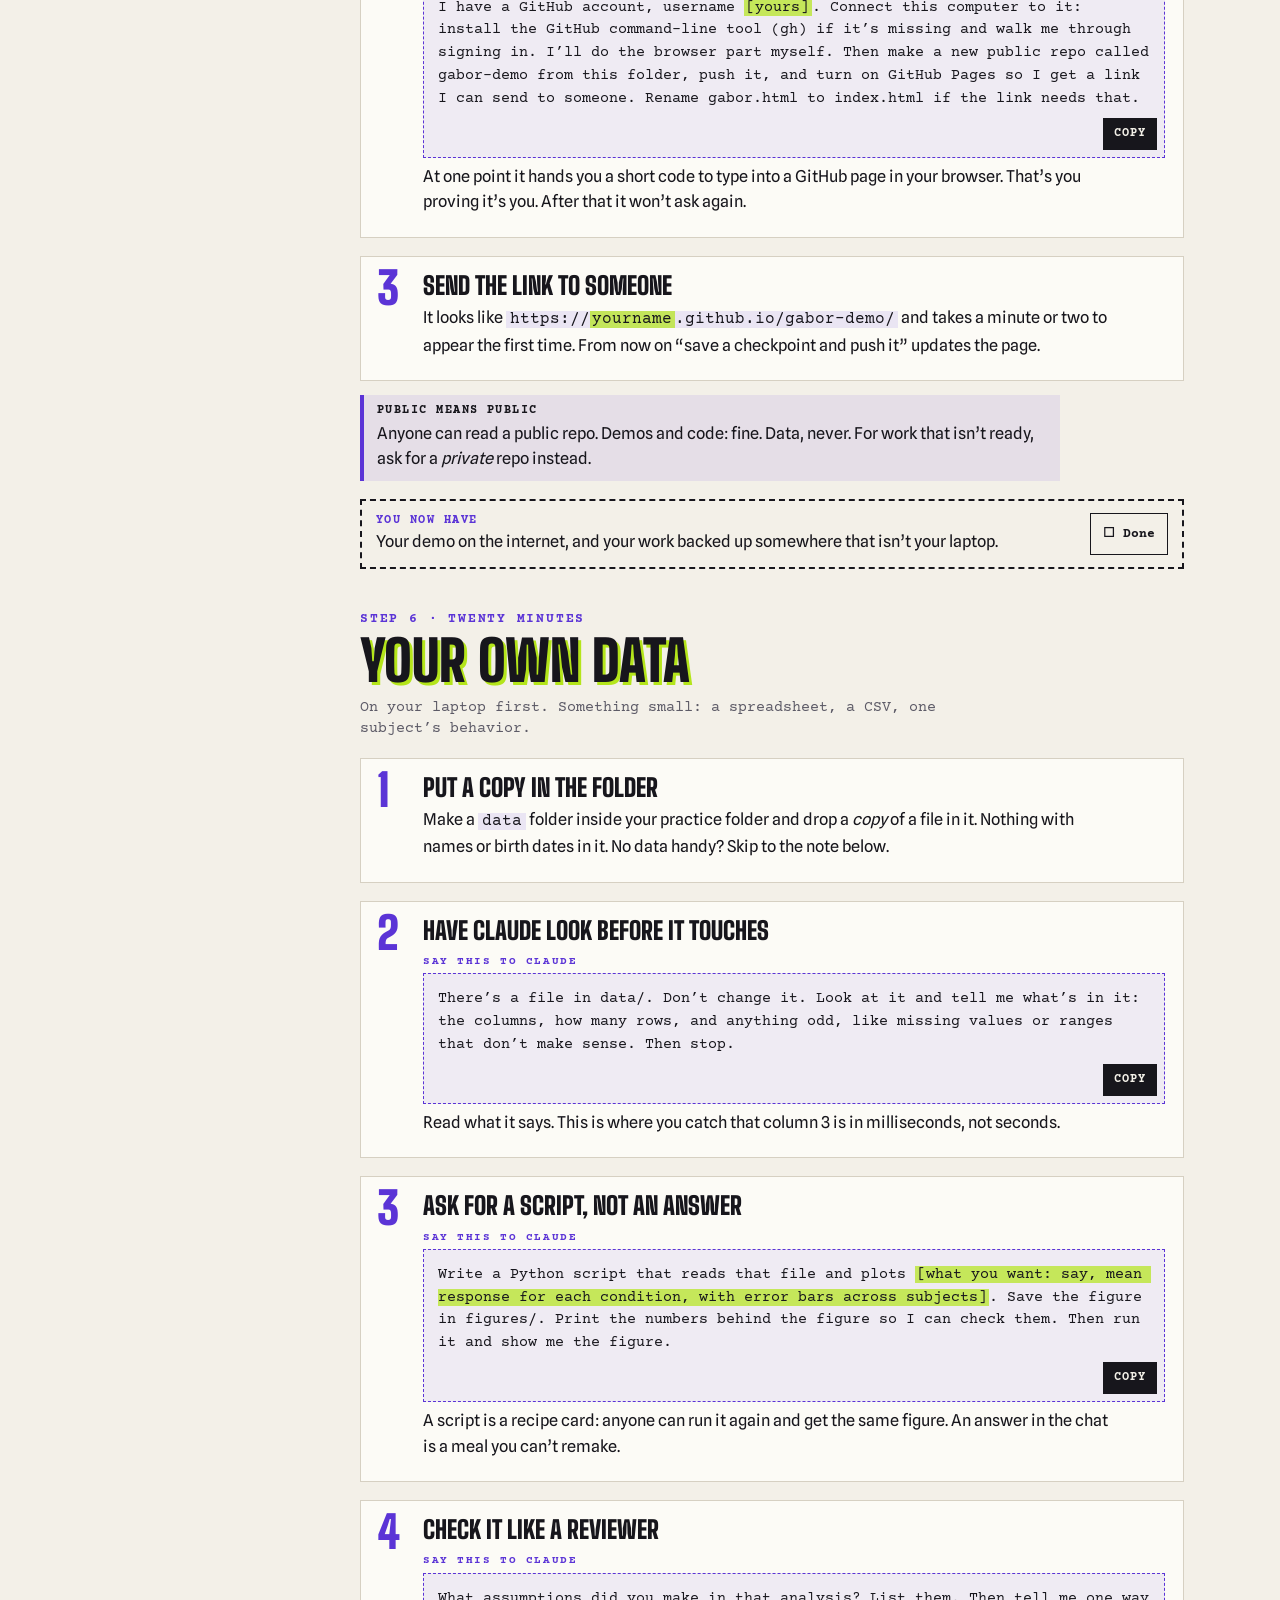
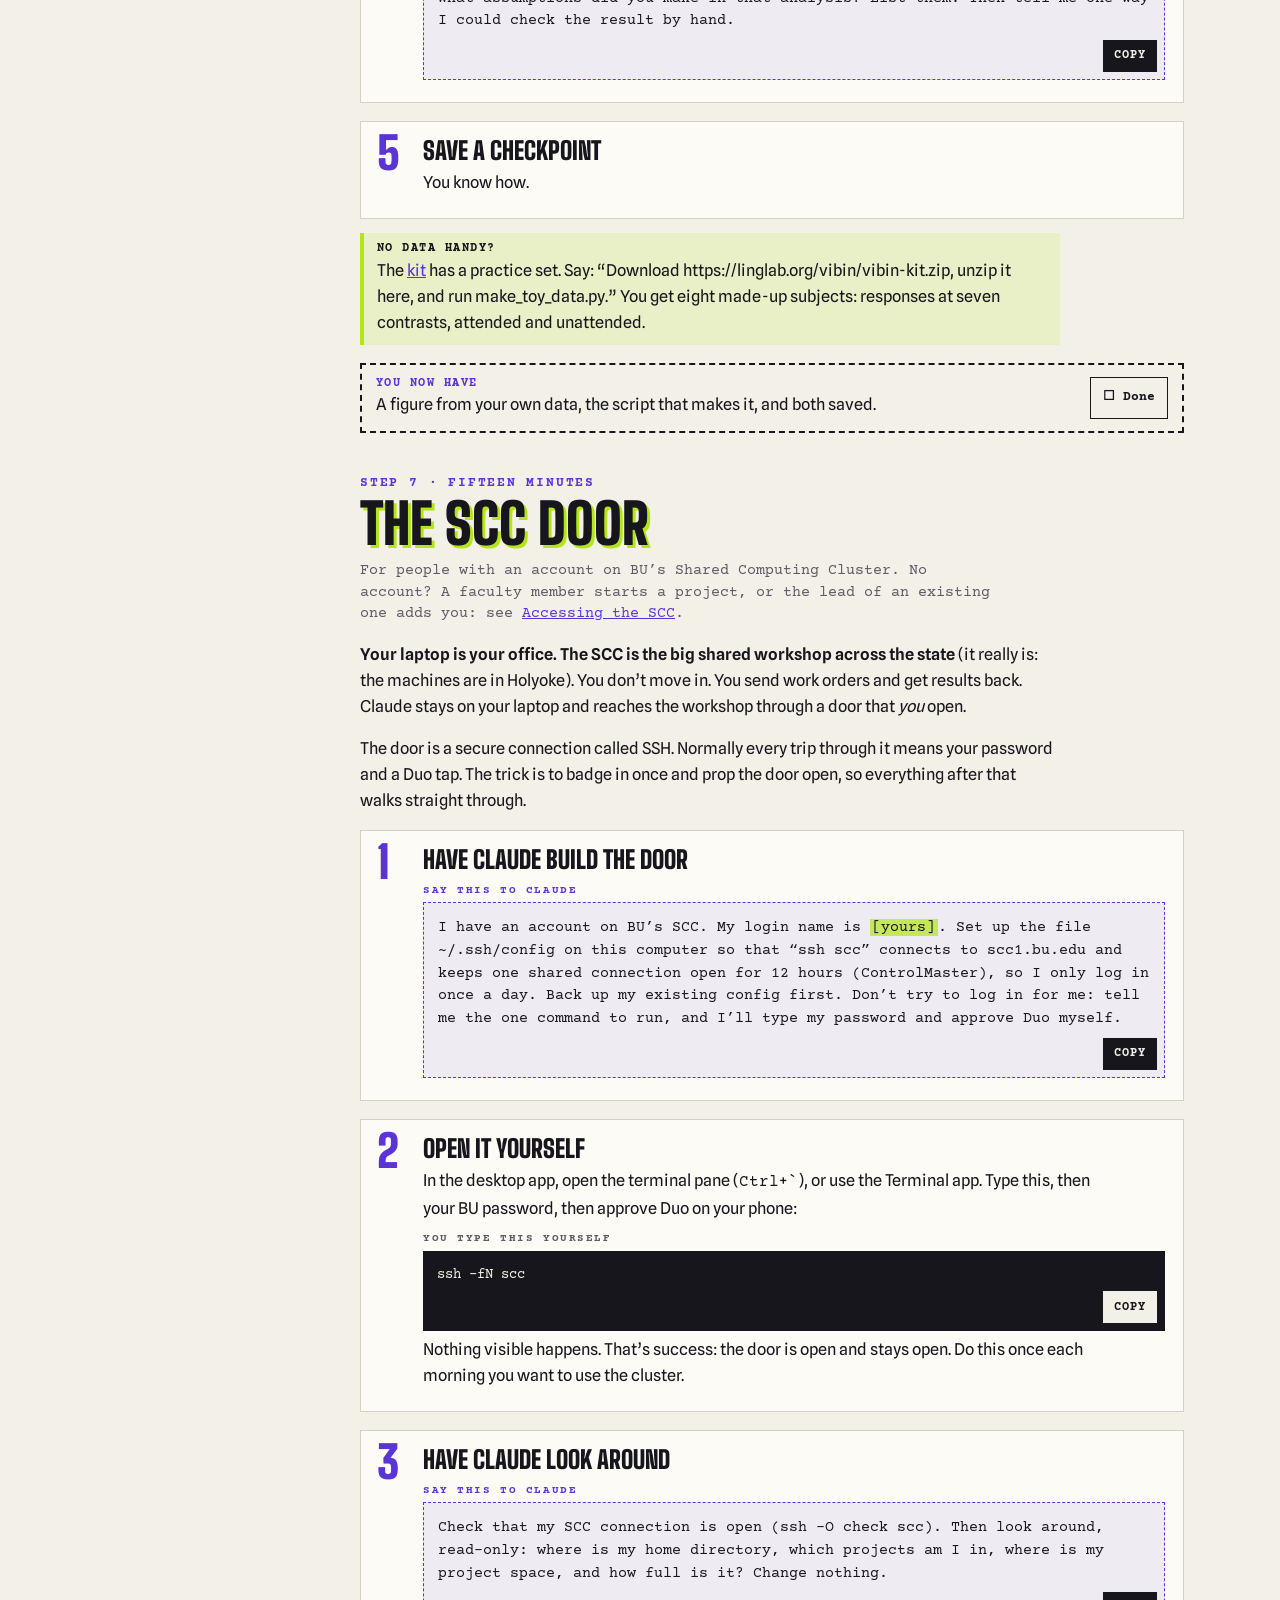
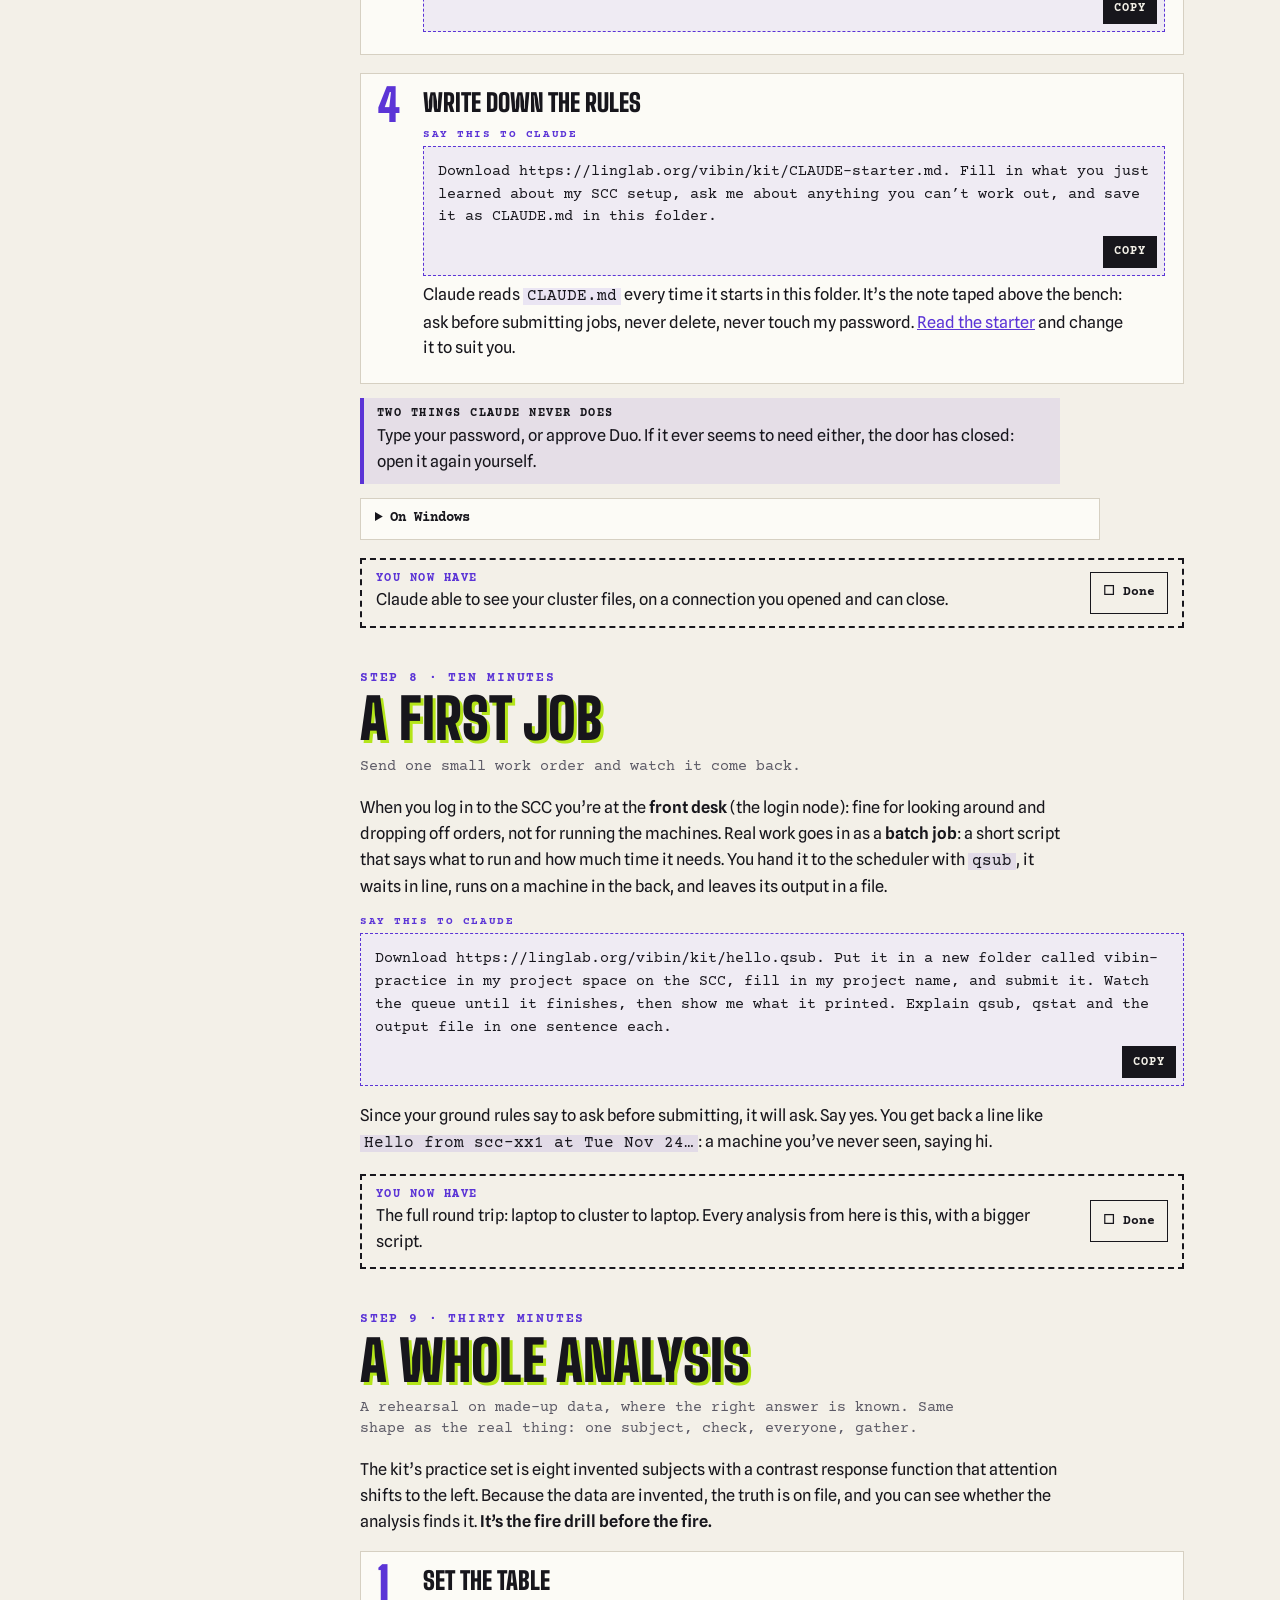
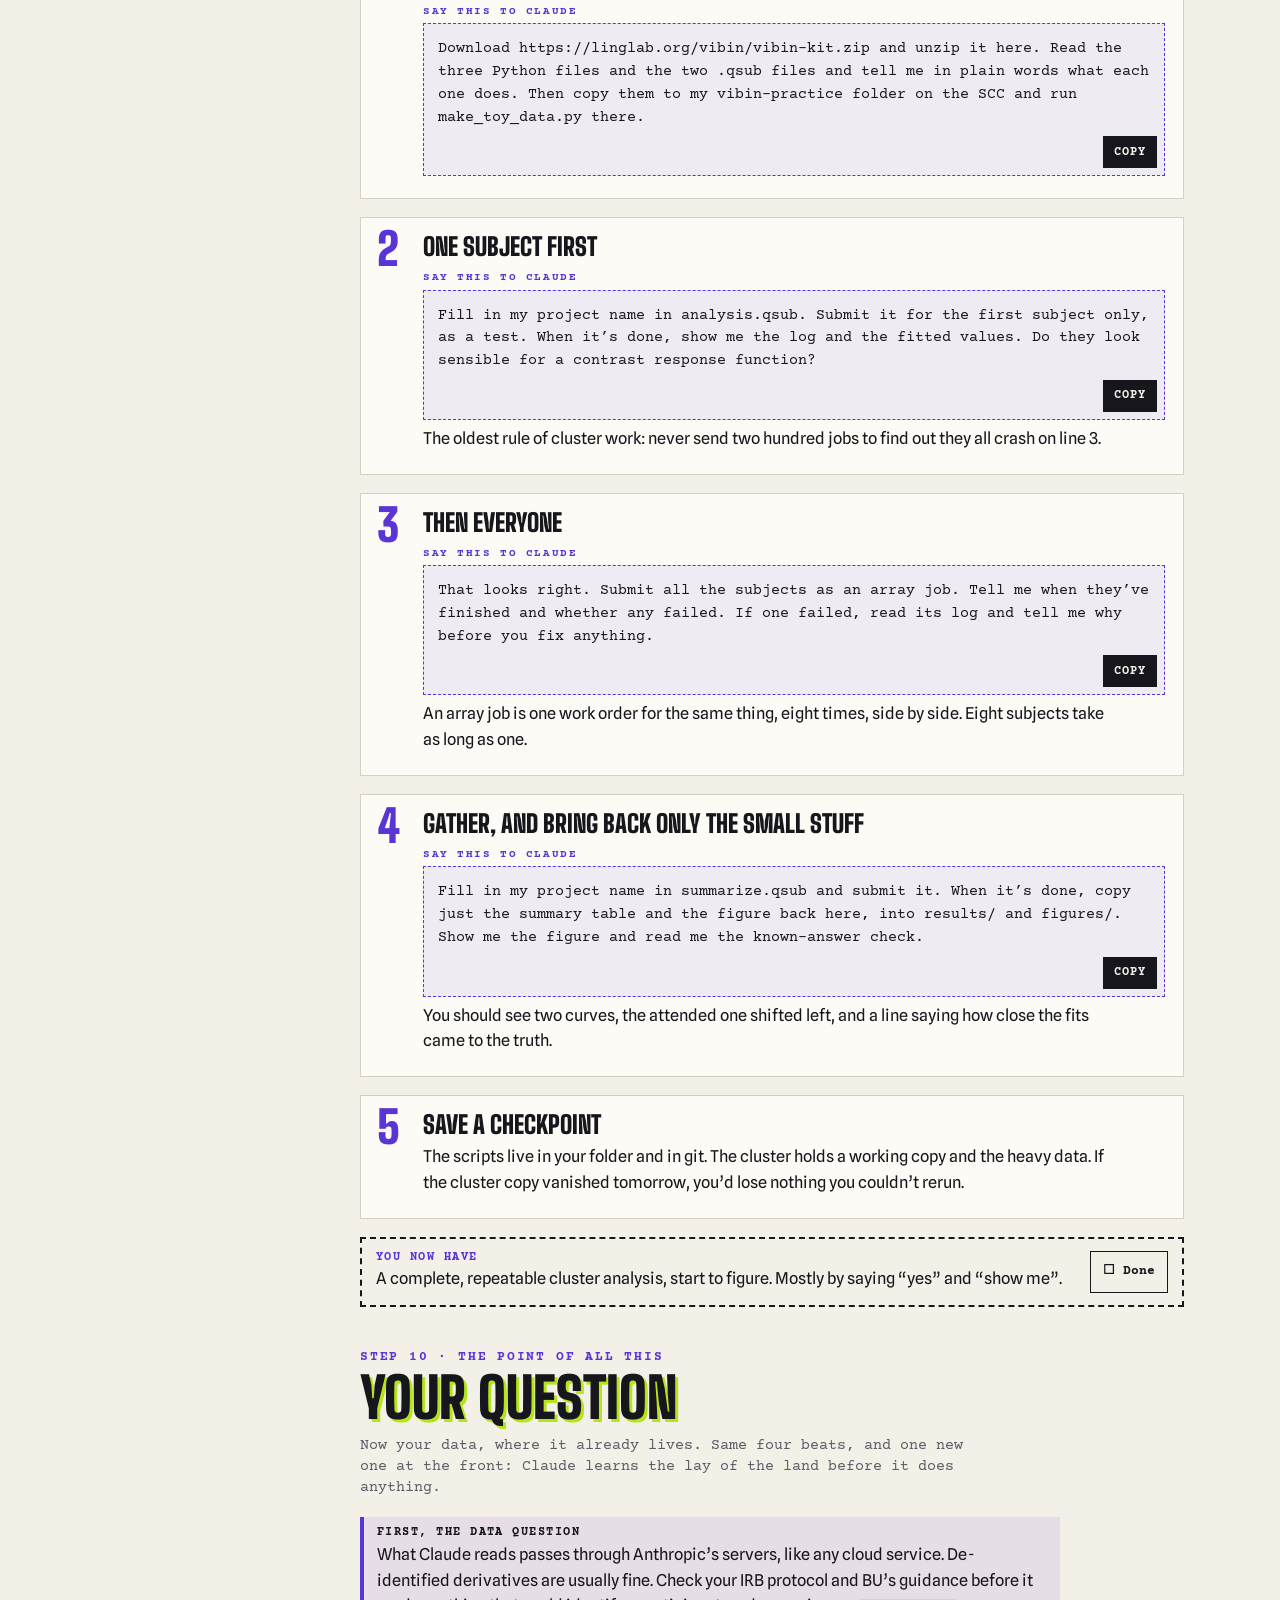
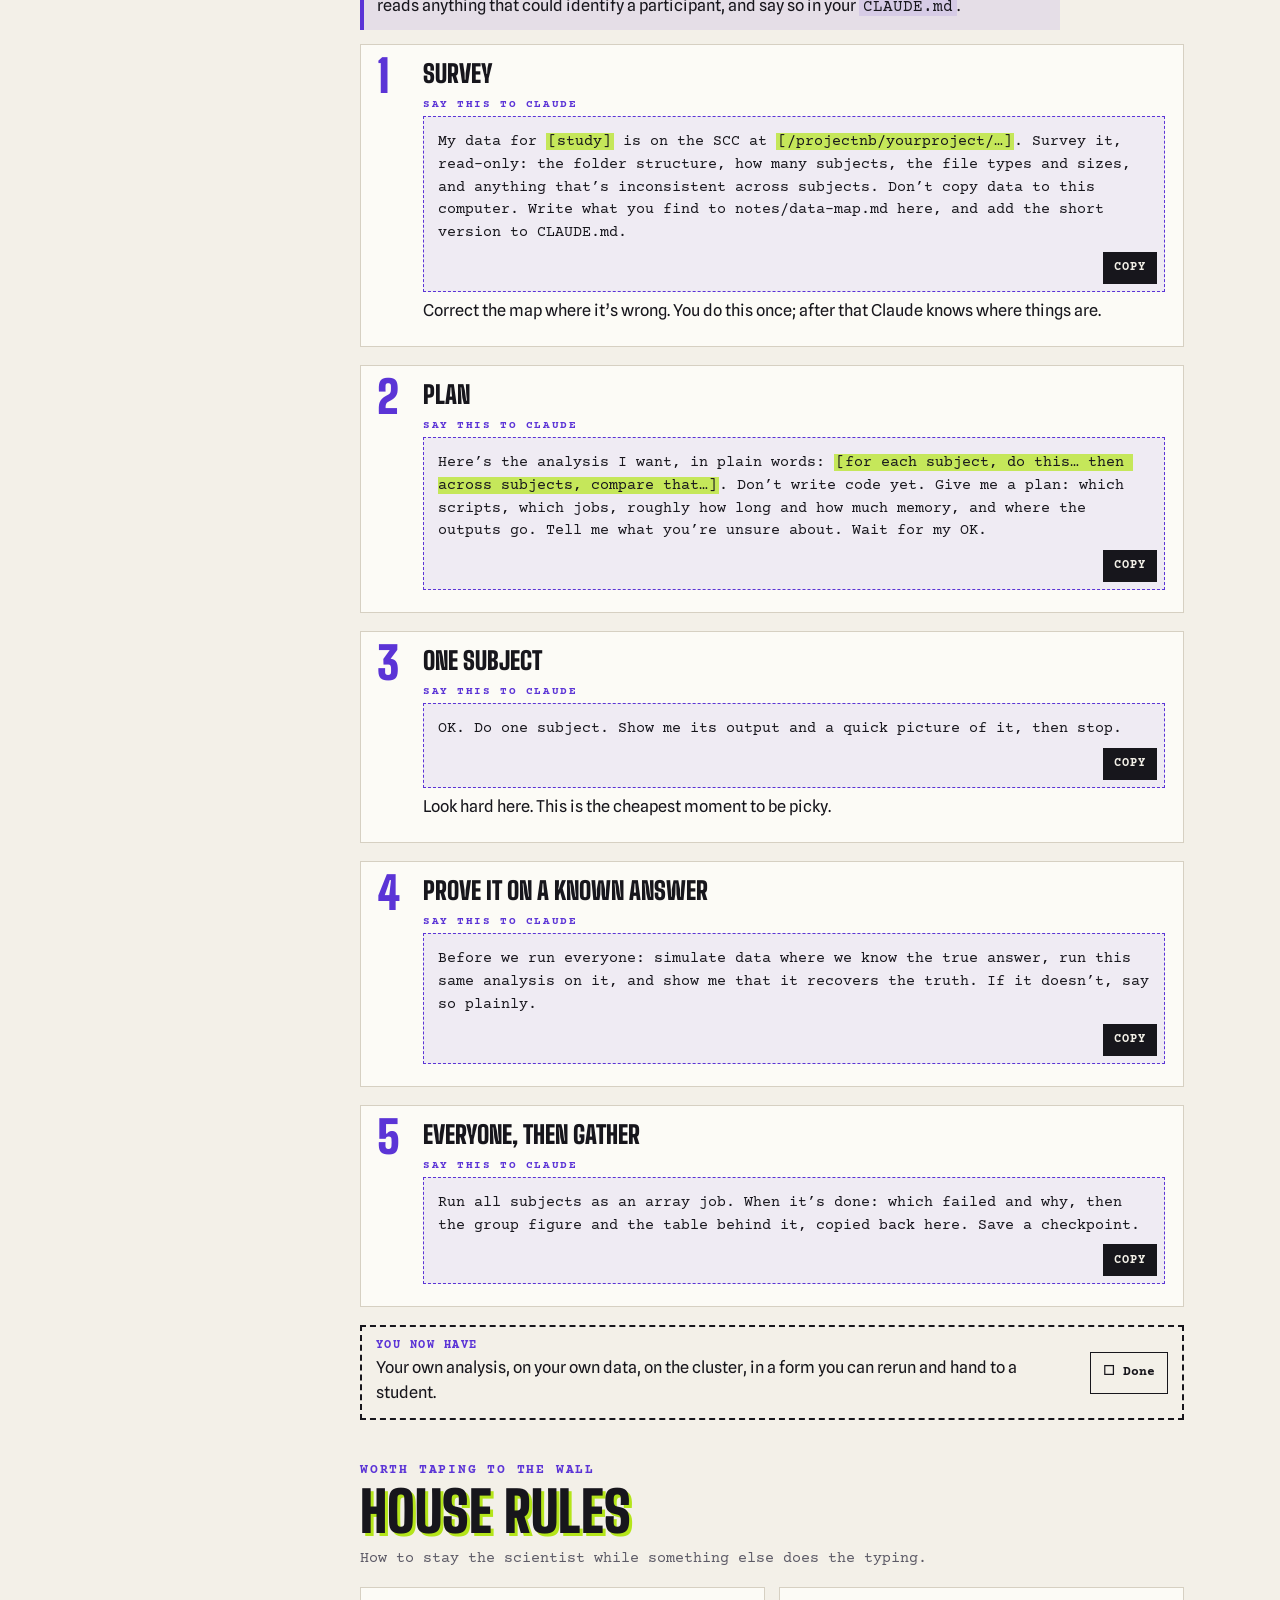
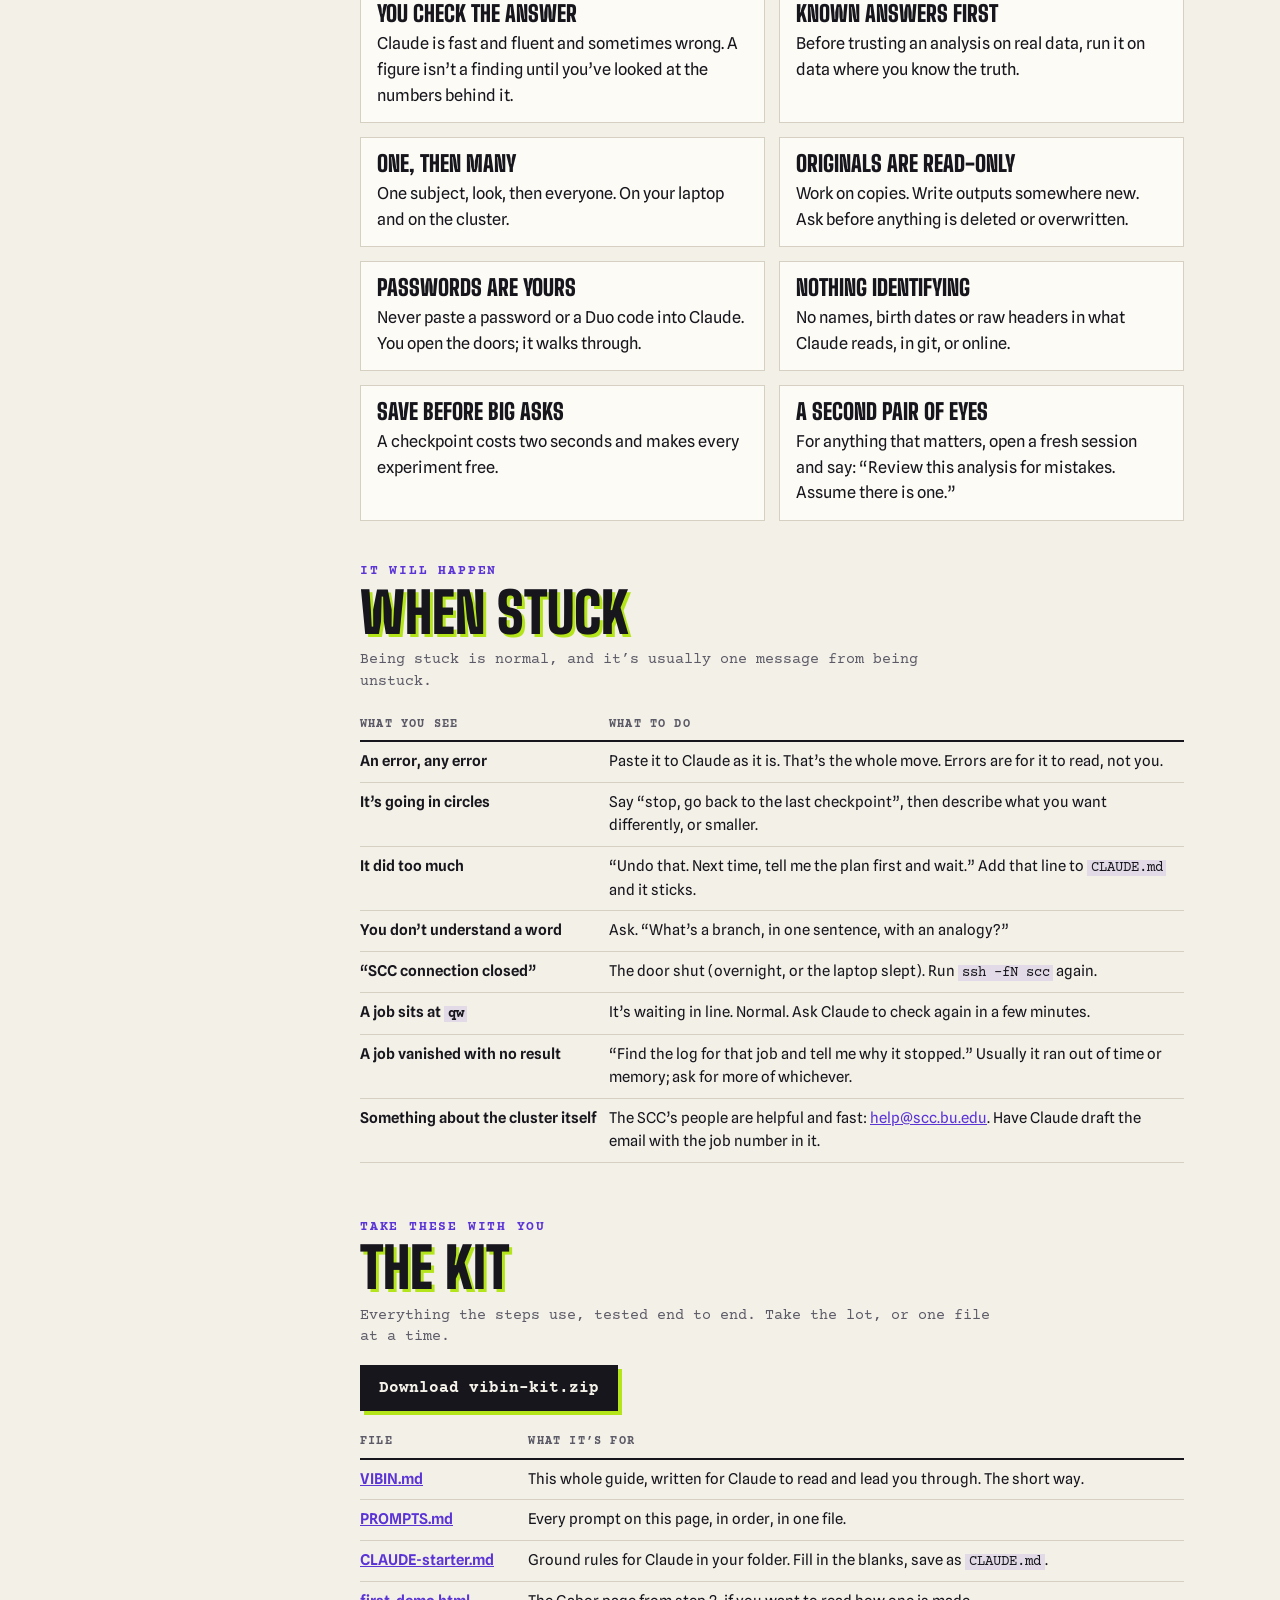
==== commit 905e75e8: "Add a FAQ with what this costs the planet New last section, Fair questions, with one subsection so f" ====
--- a/index.html
+++ b/index.html
@@ -94,6 +94,7 @@
     <li><a href="#stuck"><span class="n">·</span>When stuck</a></li>
     <li><a href="#kit"><span class="n">·</span>The kit</a></li>
     <li><a href="#words"><span class="n">·</span>Words</a></li>
+    <li><a href="#faq"><span class="n">·</span>Fair questions</a></li>
   </ol>
 </nav>
 
@@ -366,6 +367,31 @@
   </dl>
 </section>
 
+<section id="faq">
+  <h2><span class="num">The FAQ</span>Fair questions</h2>
+  <p class="for">Worth asking before you lean on this. Straight answers, with the sources.</p>
+
+  <h3>What does this cost the planet?</h3>
+  <p>Electricity, mostly. Plus some water to keep the machines cool, and the carbon from making the power. The cost is real. Some of what you hear about it is true, some is too scary, and some is too calm.</p>
+  <p>One unit first. A <strong>watt-hour</strong> (Wh) is a small amount of electricity: a 10-watt LED bulb uses one every six minutes. A thousand of them make a kilowatt-hour (kWh), the unit on your electric bill.</p>
+  <ul class="rules claims">
+    <li><span class="verdict yes">True</span><b>“A chat message costs almost nothing”</b>Google measured its own chatbot: 0.24 Wh for a typical question. That is about nine seconds of TV, and five drops of water. OpenAI gives 0.34 Wh. These are the companies’ own numbers, and nobody outside has checked them.
+      <p class="src"><a href="https://cloud.google.com/blog/products/infrastructure/measuring-the-environmental-impact-of-ai-inference">Google’s measurement</a> · <a href="https://ourworldindata.org/how-much-energy-do-data-centers-and-artificial-intelligence-use">Our World in Data</a></p></li>
+    <li><span class="verdict">Too calm</span><b>“So coding with Claude costs almost nothing”</b>Coding is not chatting. One thing you type can set off a dozen rounds of reading, writing and running. A climate scientist logged eight weeks of his own heavy use: 1,138 typed requests became more than 14,000 calls to the model. Two people who measured their own use got about 40 Wh and about 600 Wh for a typical session. For a full day, about 1.3 kWh (one extra dishwasher run) and 3 kWh (two refrigerators).
+      <p class="src"><a href="https://simonpcouch.com/blog/2026-01-20-cc-impact/">The lighter user’s sums</a> · <a href="https://www.theclimatebrink.com/p/the-real-energy-use-of-agentic-ai">The heavier user’s log</a></p></li>
+    <li><span class="verdict">Overstated</span><b>“Every question drinks a bottle of water”</b>That number comes from a 2024 news story built on worst-case guesses. Most of the water in it is used at power plants, not at the data centre. Measured at the data centre, a chat question is about five drops. A coding session uses more, because it uses more electricity.
+      <p class="src"><a href="https://www.verysane.ai/p/the-biggest-statistic-about-ai-water">How the bottle figure was built</a> · <a href="https://cloud.google.com/blog/products/infrastructure/measuring-the-environmental-impact-of-ai-inference">Google’s measurement</a></p></li>
+    <li><span class="verdict">Overstated</span><b>“My using it wrecks the climate”</b>That heavy user puts his whole year at about 1,100 kWh. That is a tenth of what a US home uses, about half of one round-trip flight across the country, and about 2% of an average American’s carbon footprint. Not nothing. Less than one long flight, and far less than a year of driving.
+      <p class="src"><a href="https://www.theclimatebrink.com/p/the-real-energy-use-of-agentic-ai">The heavier user’s log</a></p></li>
+    <li><span class="verdict">Overstated, so far</span><b>“AI is eating the world’s electricity”</b>All the world’s data centres together use about 1.5% of its electricity. AI is about a third of that. The International Energy Agency expects data centres to reach about 3% by 2030, and forecasts that far out are shaky.
+      <p class="src"><a href="https://ourworldindata.org/how-much-energy-do-data-centers-and-artificial-intelligence-use">Our World in Data</a> · <a href="https://www.iea.org/reports/key-questions-on-energy-and-ai/executive-summary">International Energy Agency</a></p></li>
+    <li><span class="verdict yes">True</span><b>“It’s hard on the places that host it”</b>The world average hides the clumps. Data centres take more than a fifth of Ireland’s electricity and more than a quarter of Virginia’s. A big one can use millions of gallons of water a day, and most new ones are going up where water is already short. Some run their own gas turbines. Electric bills depend on the place: one national study finds no rise on average, but a tight local grid can feel it.
+      <p class="src"><a href="https://ourworldindata.org/how-much-energy-do-data-centers-and-artificial-intelligence-use">Our World in Data</a> · <a href="https://www.consumerreports.org/data-centers/ai-data-centers-impact-on-electric-bills-water-and-more-a1040338678/">Consumer Reports</a> · <a href="https://www.iea.org/reports/key-questions-on-energy-and-ai/executive-summary">International Energy Agency</a> · <a href="https://arxiv.org/abs/2606.19777">The bills study</a></p></li>
+  </ul>
+  <div class="note"><b>How sure is this</b>Anthropic, the company that makes Claude, has not published its own energy numbers. So every Claude figure here is an outside estimate, and the real number could be double or half. Checked November 2026. These numbers move fast.</div>
+  <div class="note"><b>What helps</b>Say clearly what you want, so it takes fewer rounds. Stop a run that is going in circles (see <a href="#stuck">When stuck</a>). The biggest lever is not you, though. It is what powers the grid: on clean power, the same work has about a tenth of the carbon.</div>
+</section>
+
 </article>
 </div>
 </main>
--- a/site/site.css
+++ b/site/site.css
@@ -165,6 +165,10 @@
 .rules { list-style: none; margin: 14px 0 0; padding: 0; display: grid; gap: 14px; grid-template-columns: repeat(auto-fit, minmax(min(100%, 300px), 1fr)); }
 .rules li { padding: 14px 16px; background: var(--sheet); border: 1px solid var(--rule); max-width: none; }
 .rules b { font: 900 1.4rem/1.05 var(--display); text-transform: uppercase; display: block; margin-bottom: 5px; }
+.claims b { text-wrap: balance; }
+.verdict { display: inline-block; font: 700 .7rem/1 var(--type); letter-spacing: .12em; text-transform: uppercase; padding: 5px 7px 3px; border: 1.5px solid var(--grape); color: var(--grape); margin: 0 0 9px; transform: rotate(-1.5deg); }
+.verdict.yes { background: var(--lime); border-color: var(--lime); color: var(--on-lime); }
+.claims .src { font: 400 .8rem/1.5 var(--type); color: var(--muted); margin: 9px 0 0; max-width: none; }
 .words { display: grid; grid-template-columns: repeat(auto-fill, minmax(min(100%, 250px), 1fr)); gap: 0 28px; margin: 16px 0 0; padding: 0; border-top: 2px solid var(--toner); }
 .words div { padding: 12px 0; border-bottom: 1px solid var(--rule); }
 .words dt { font: 900 1.4rem/1 var(--display); text-transform: uppercase; }
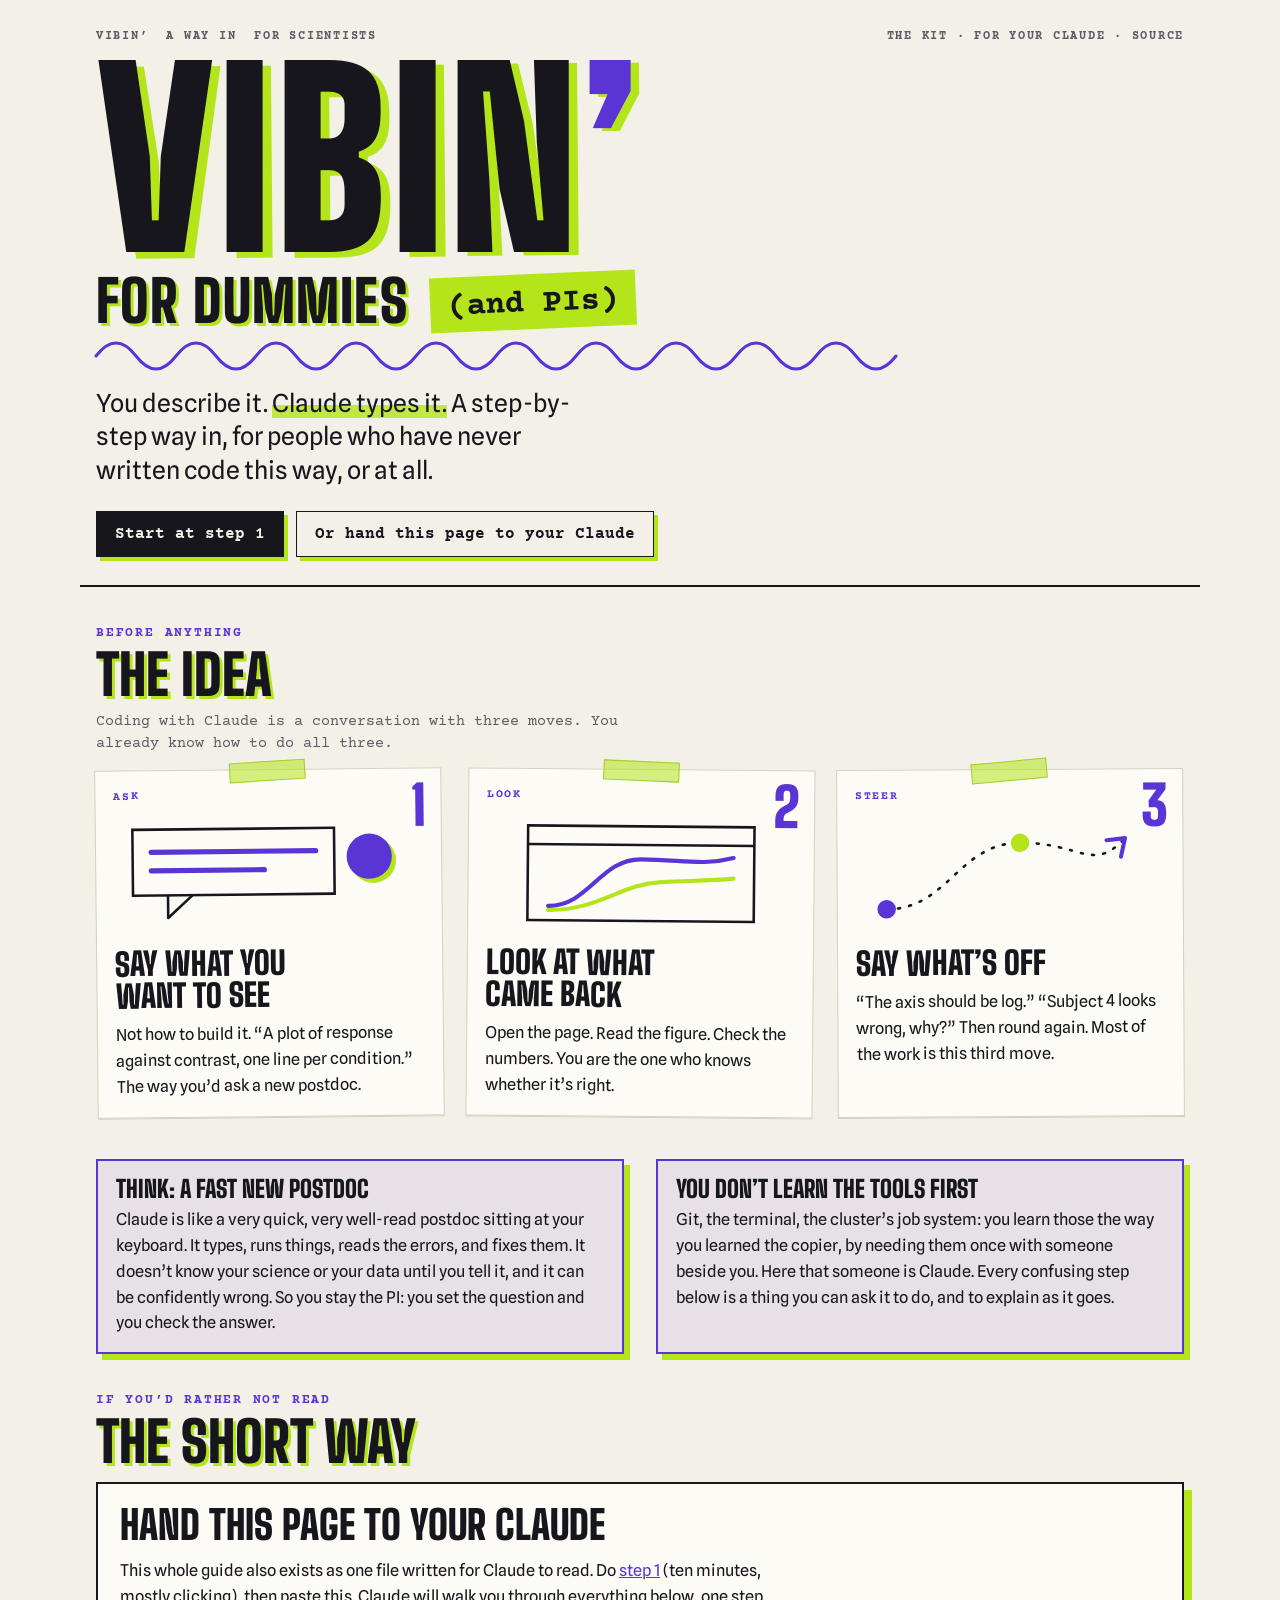
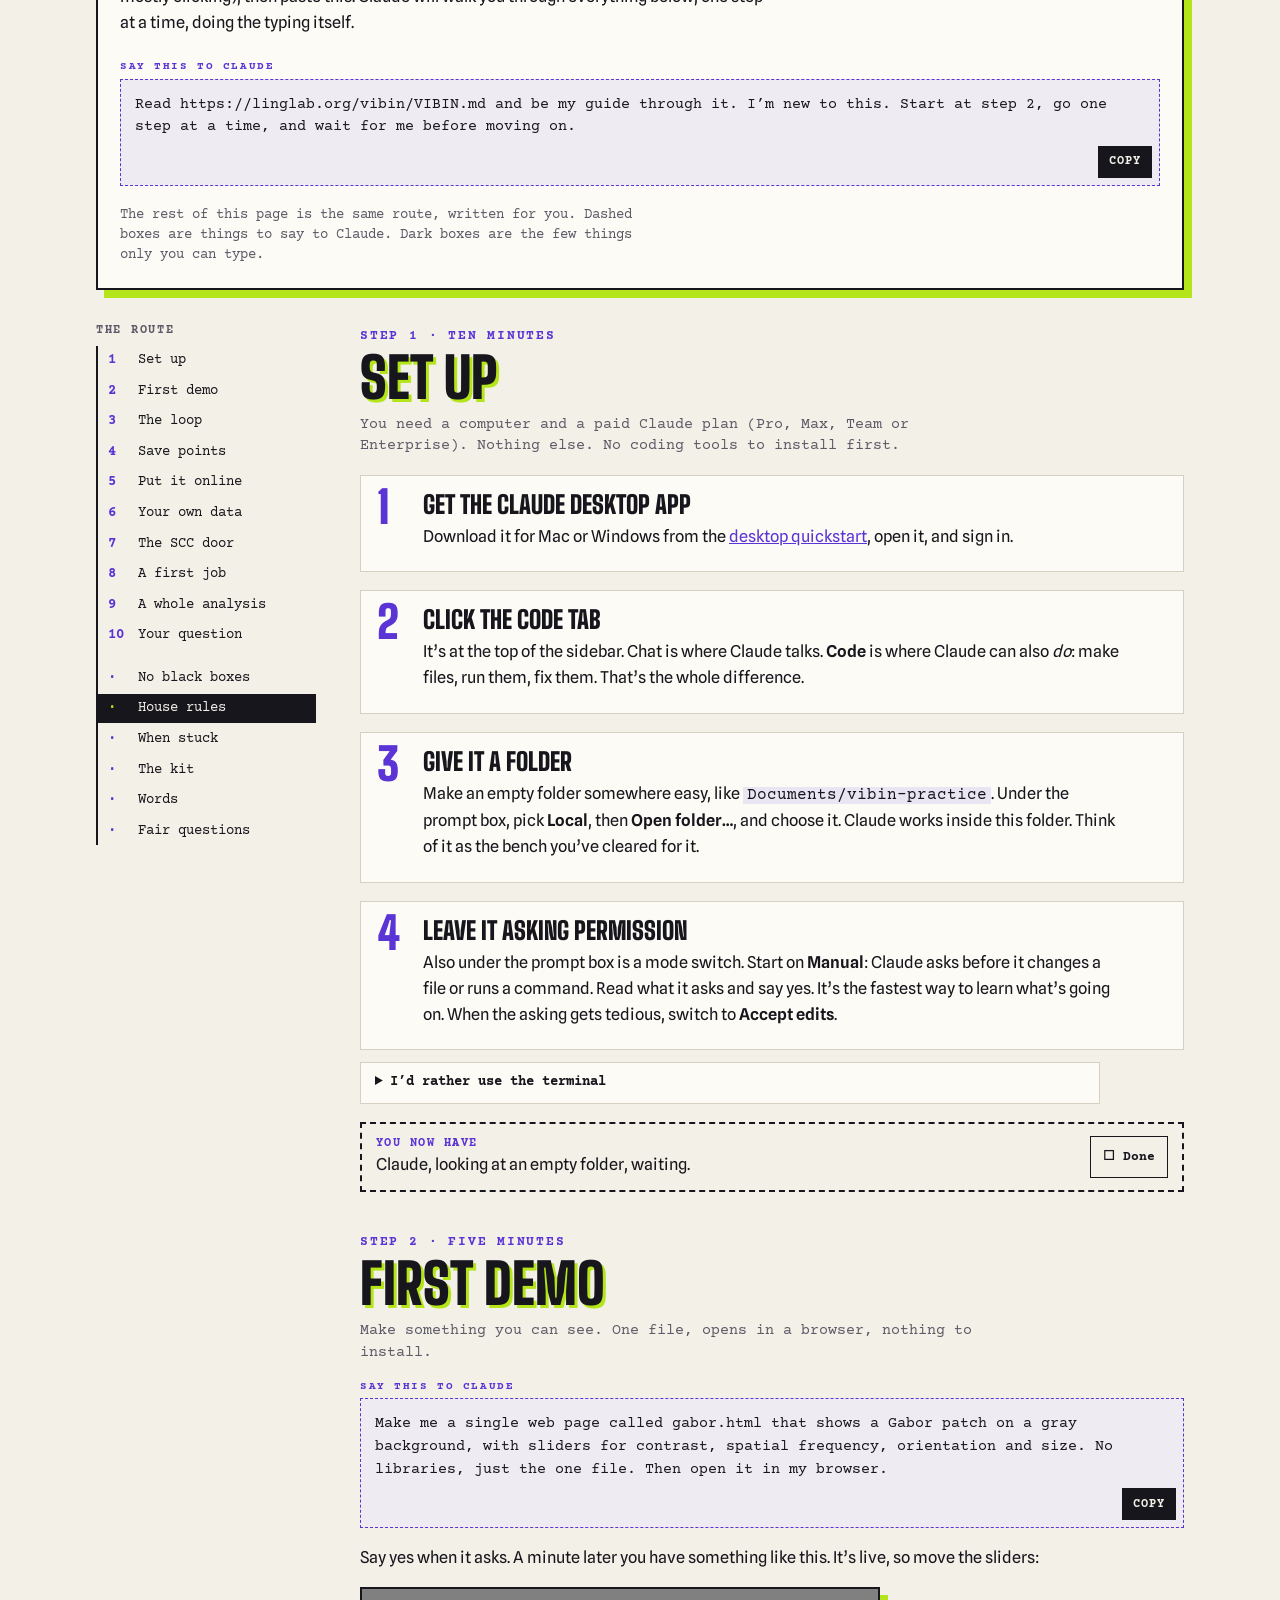
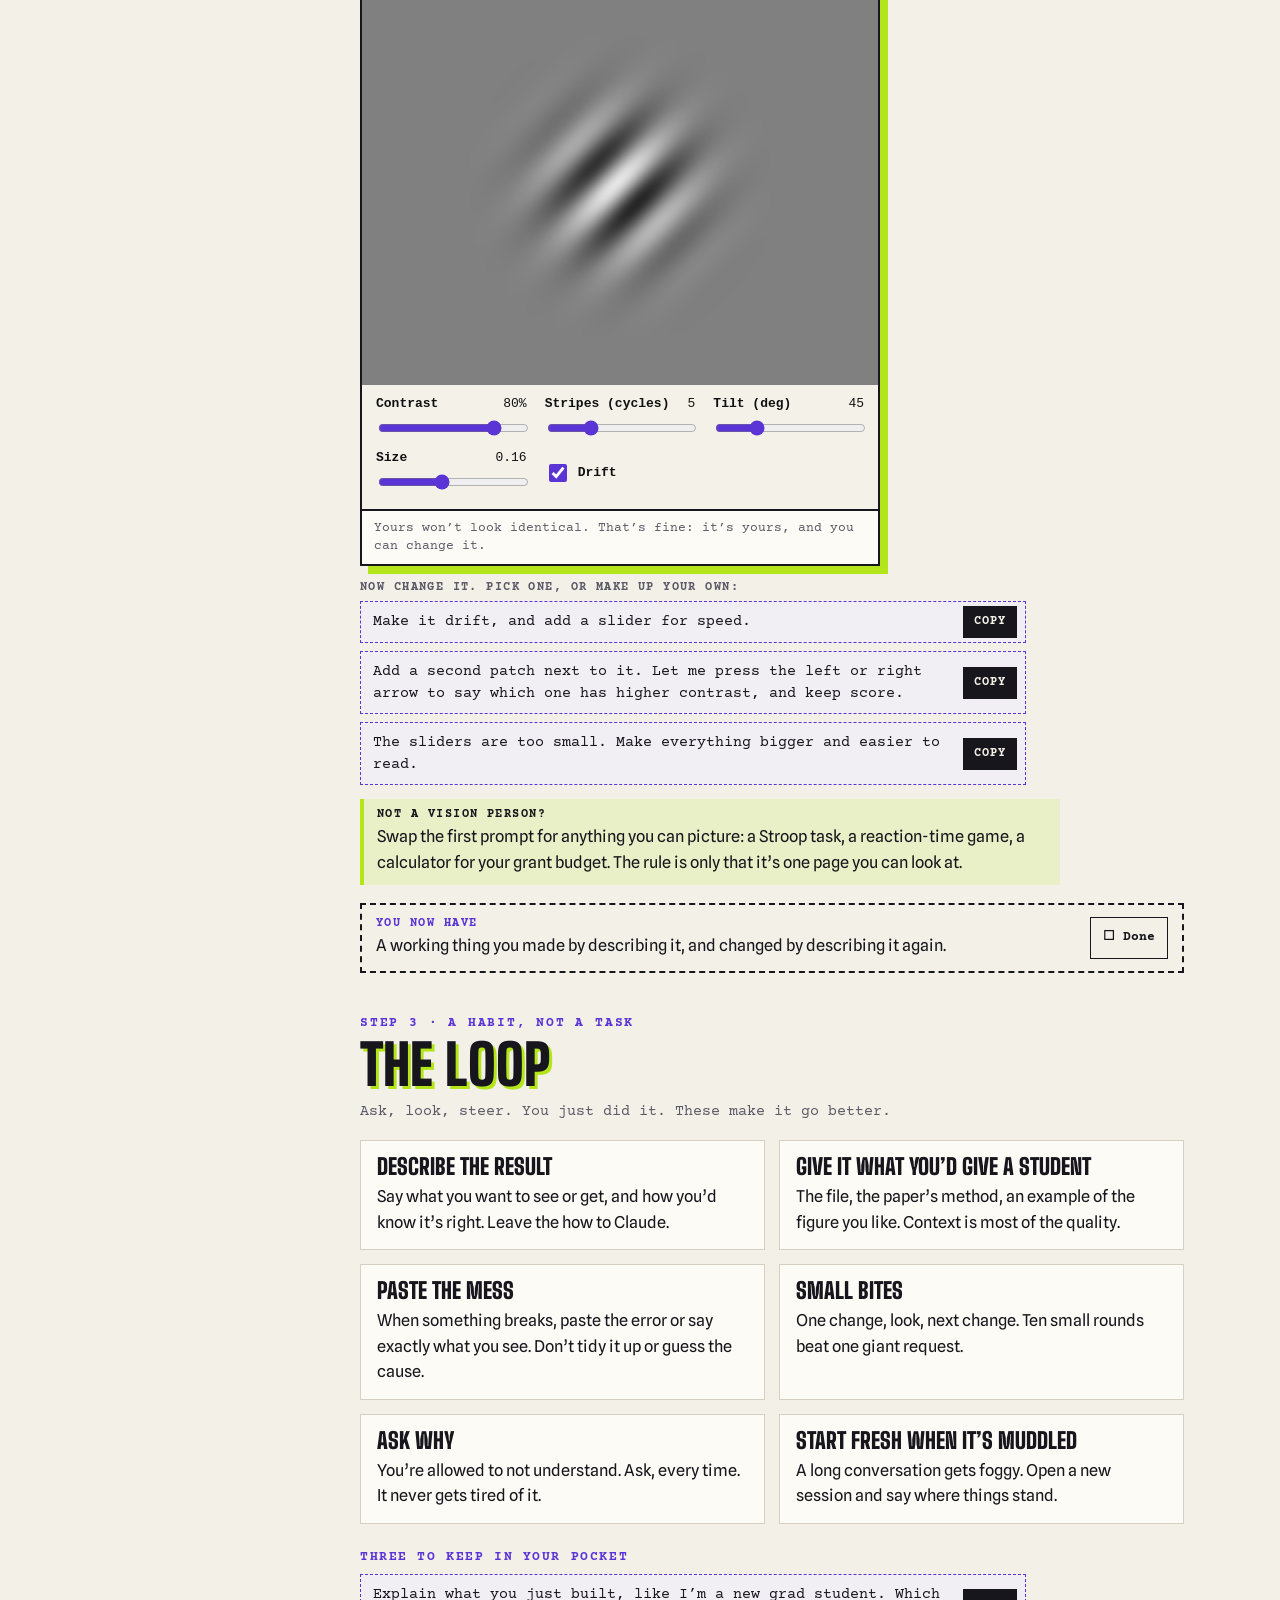
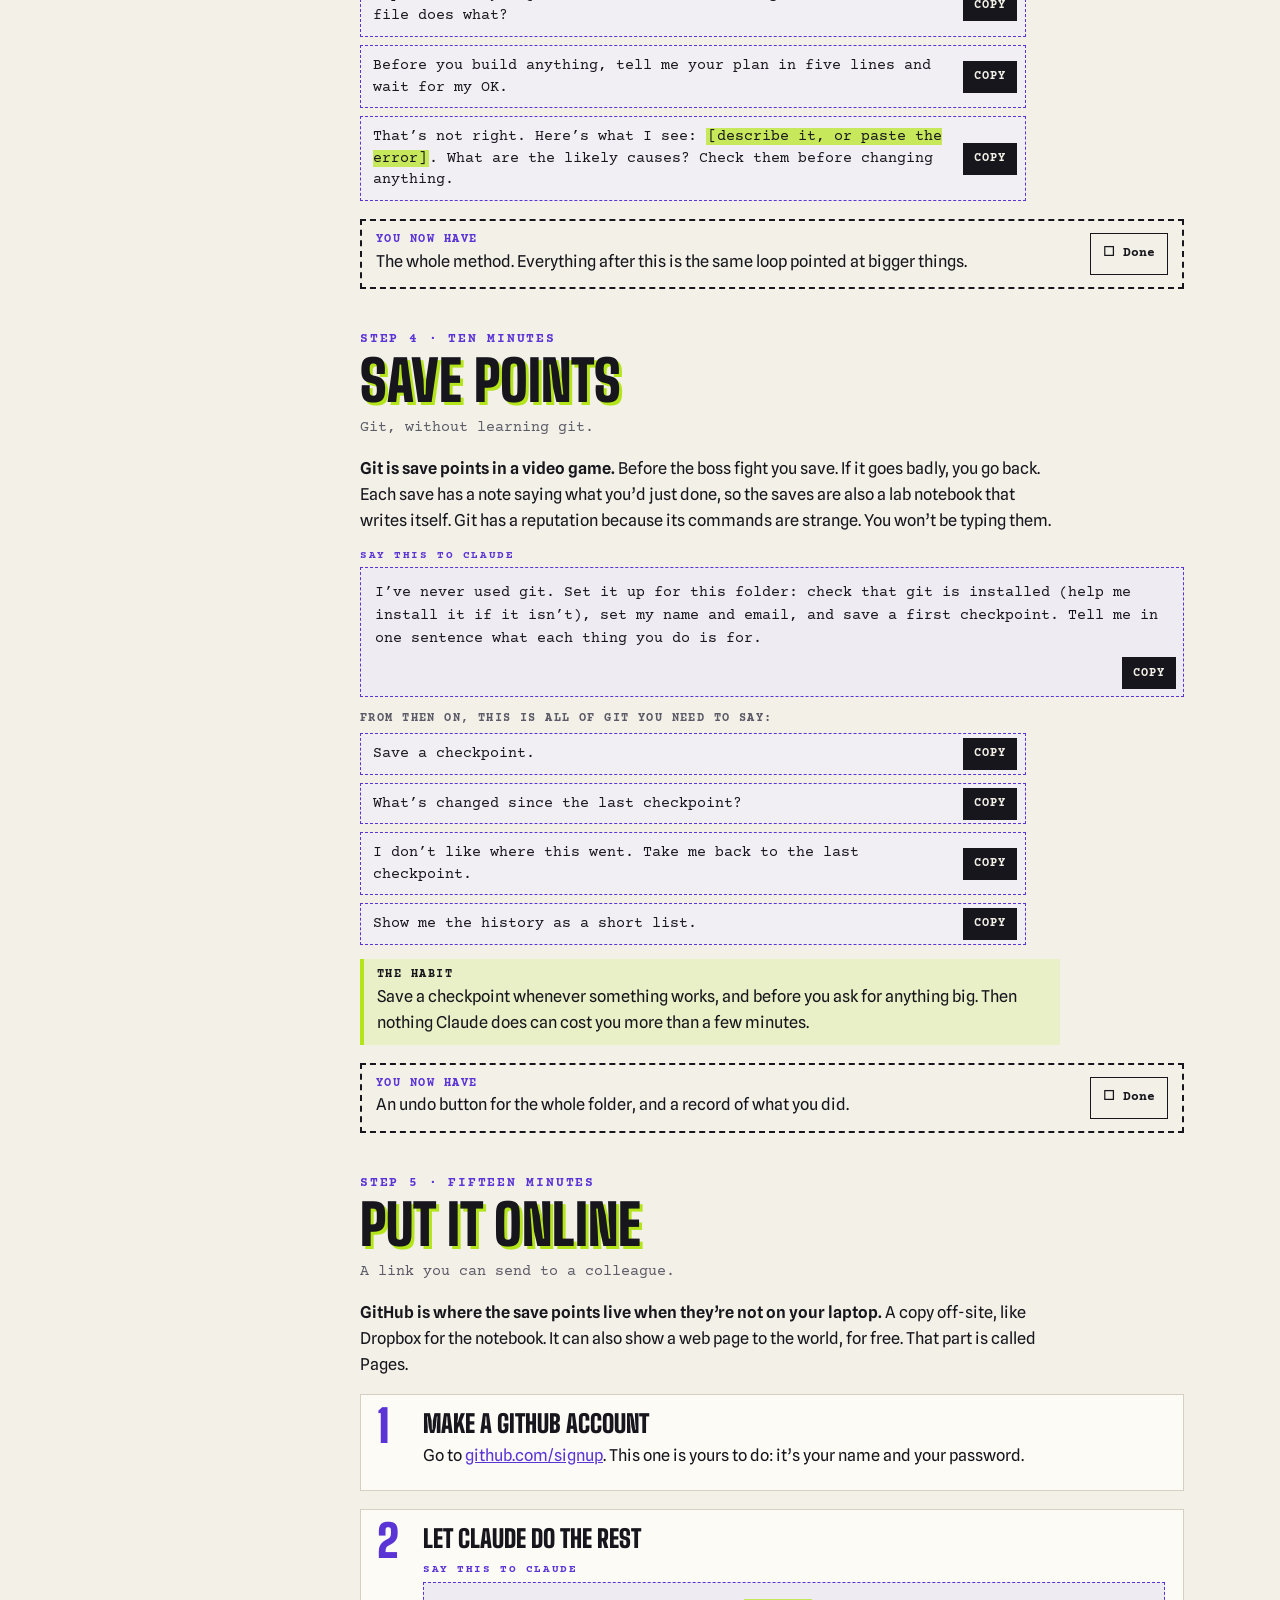
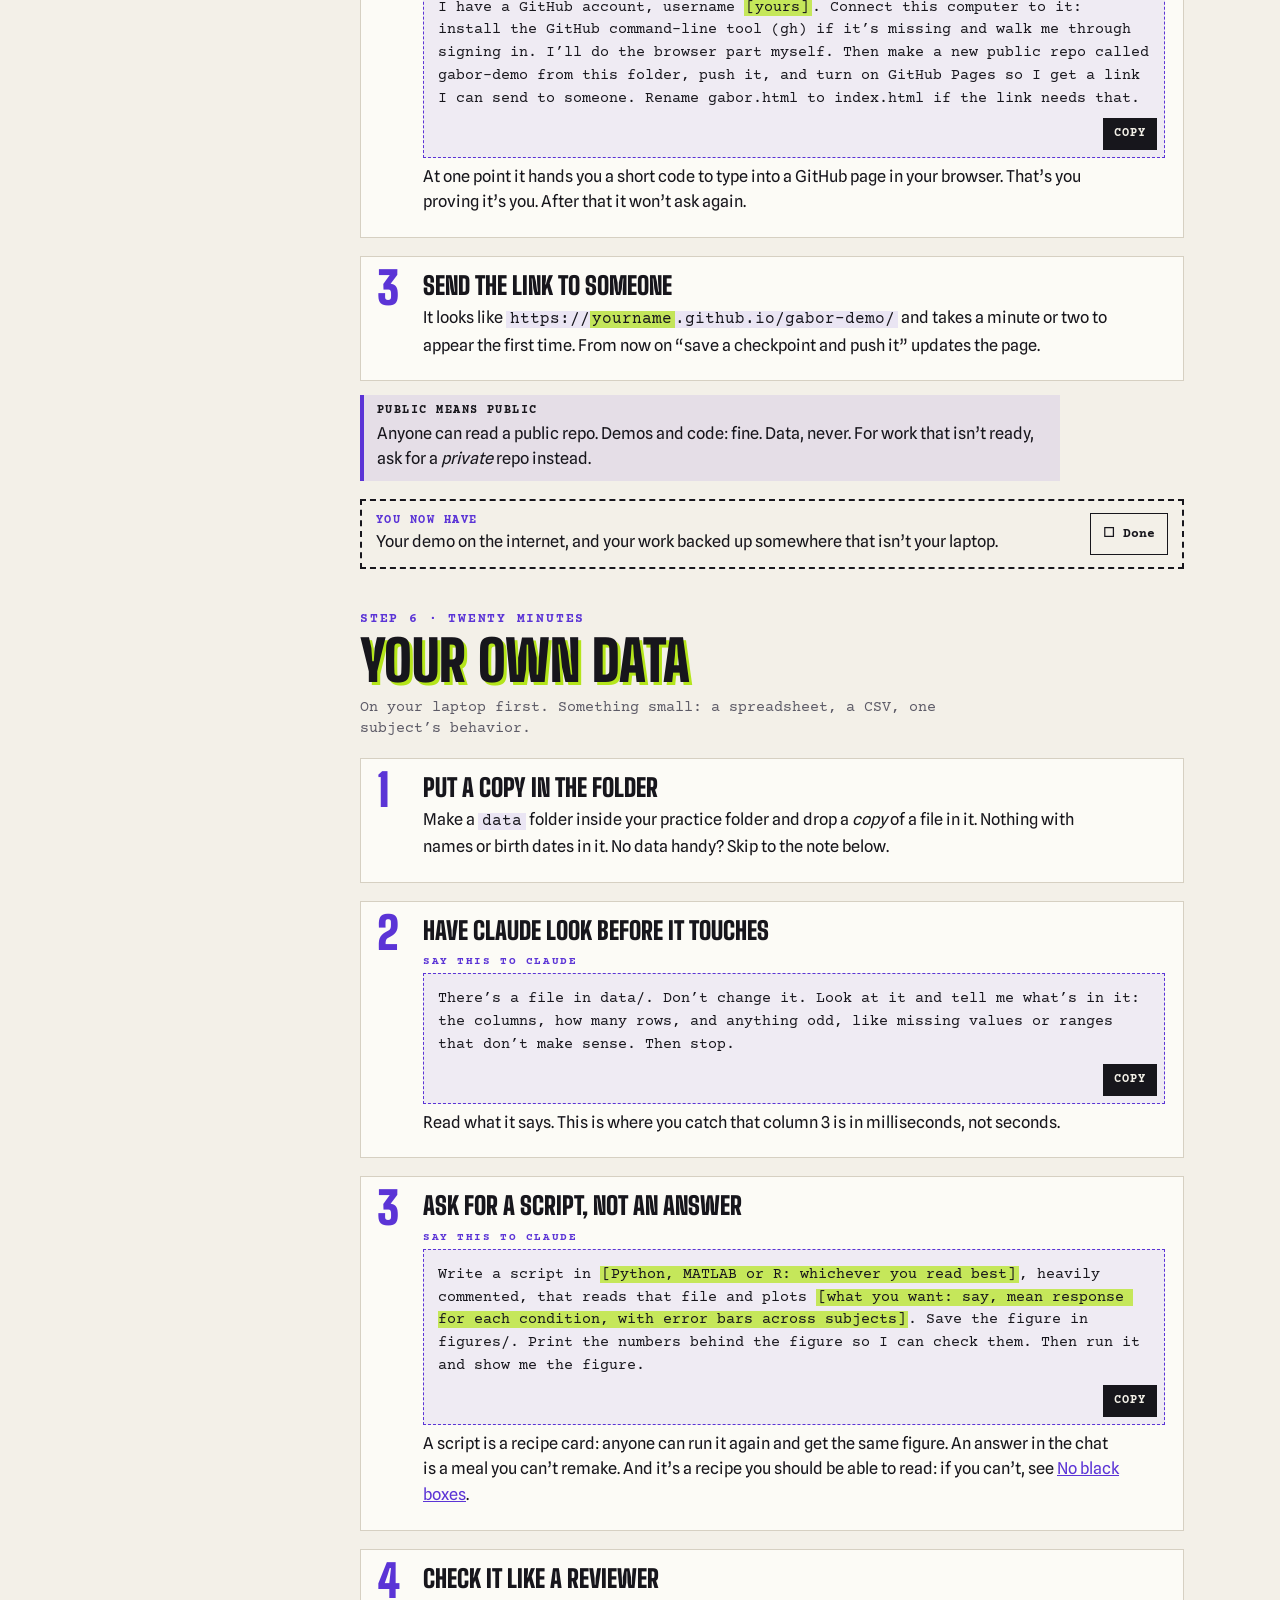
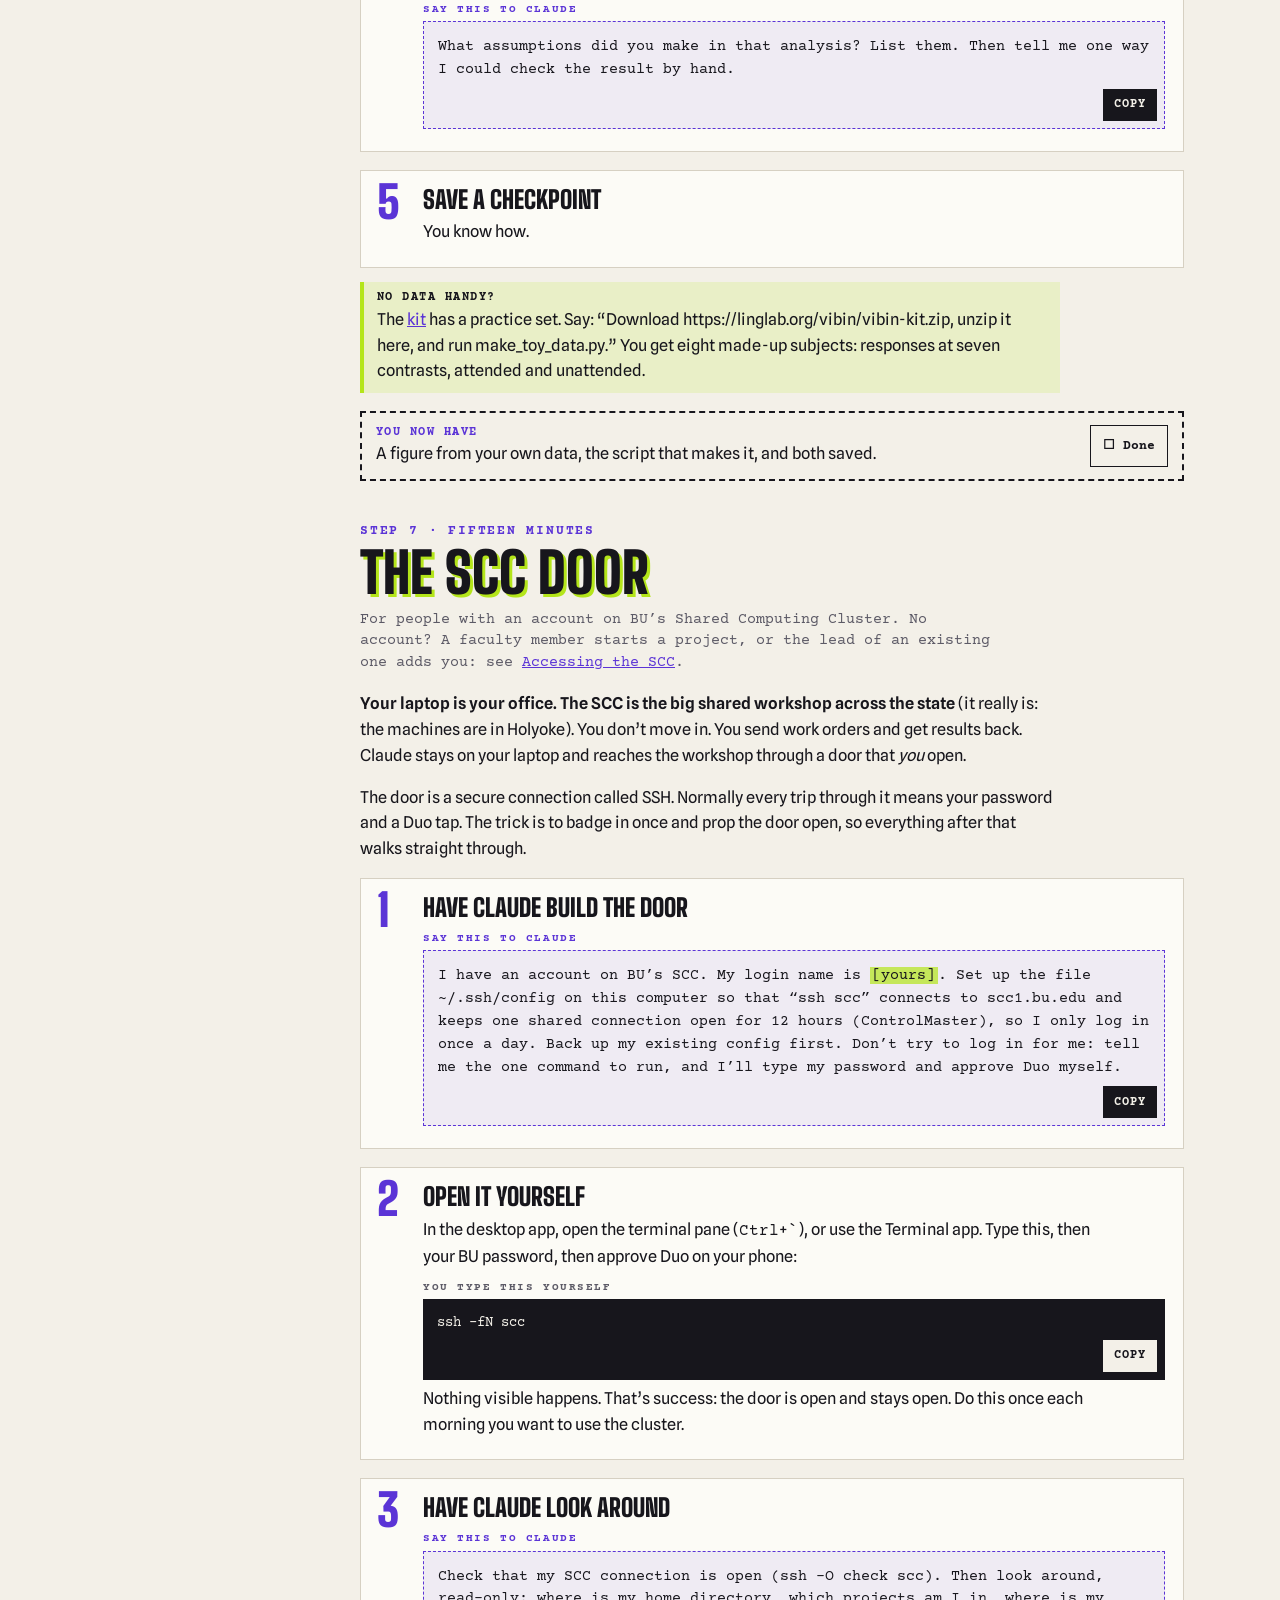
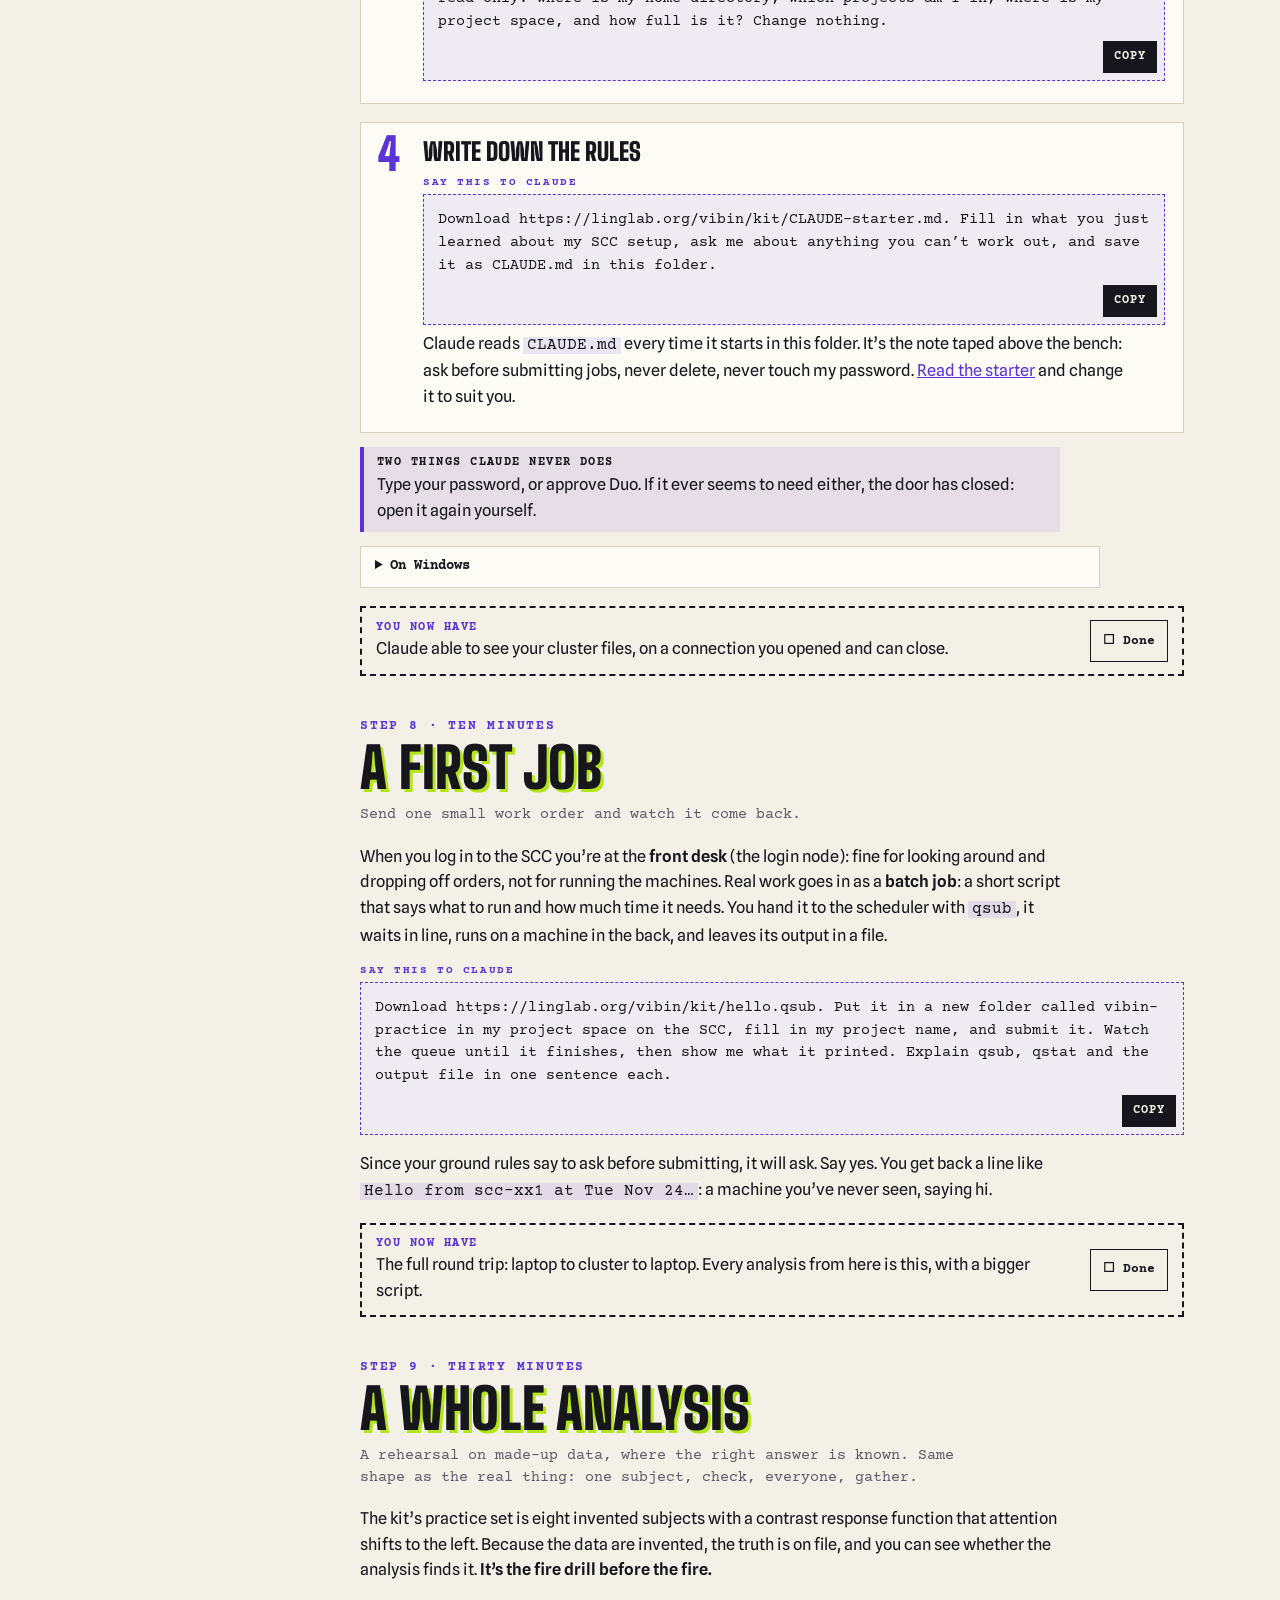
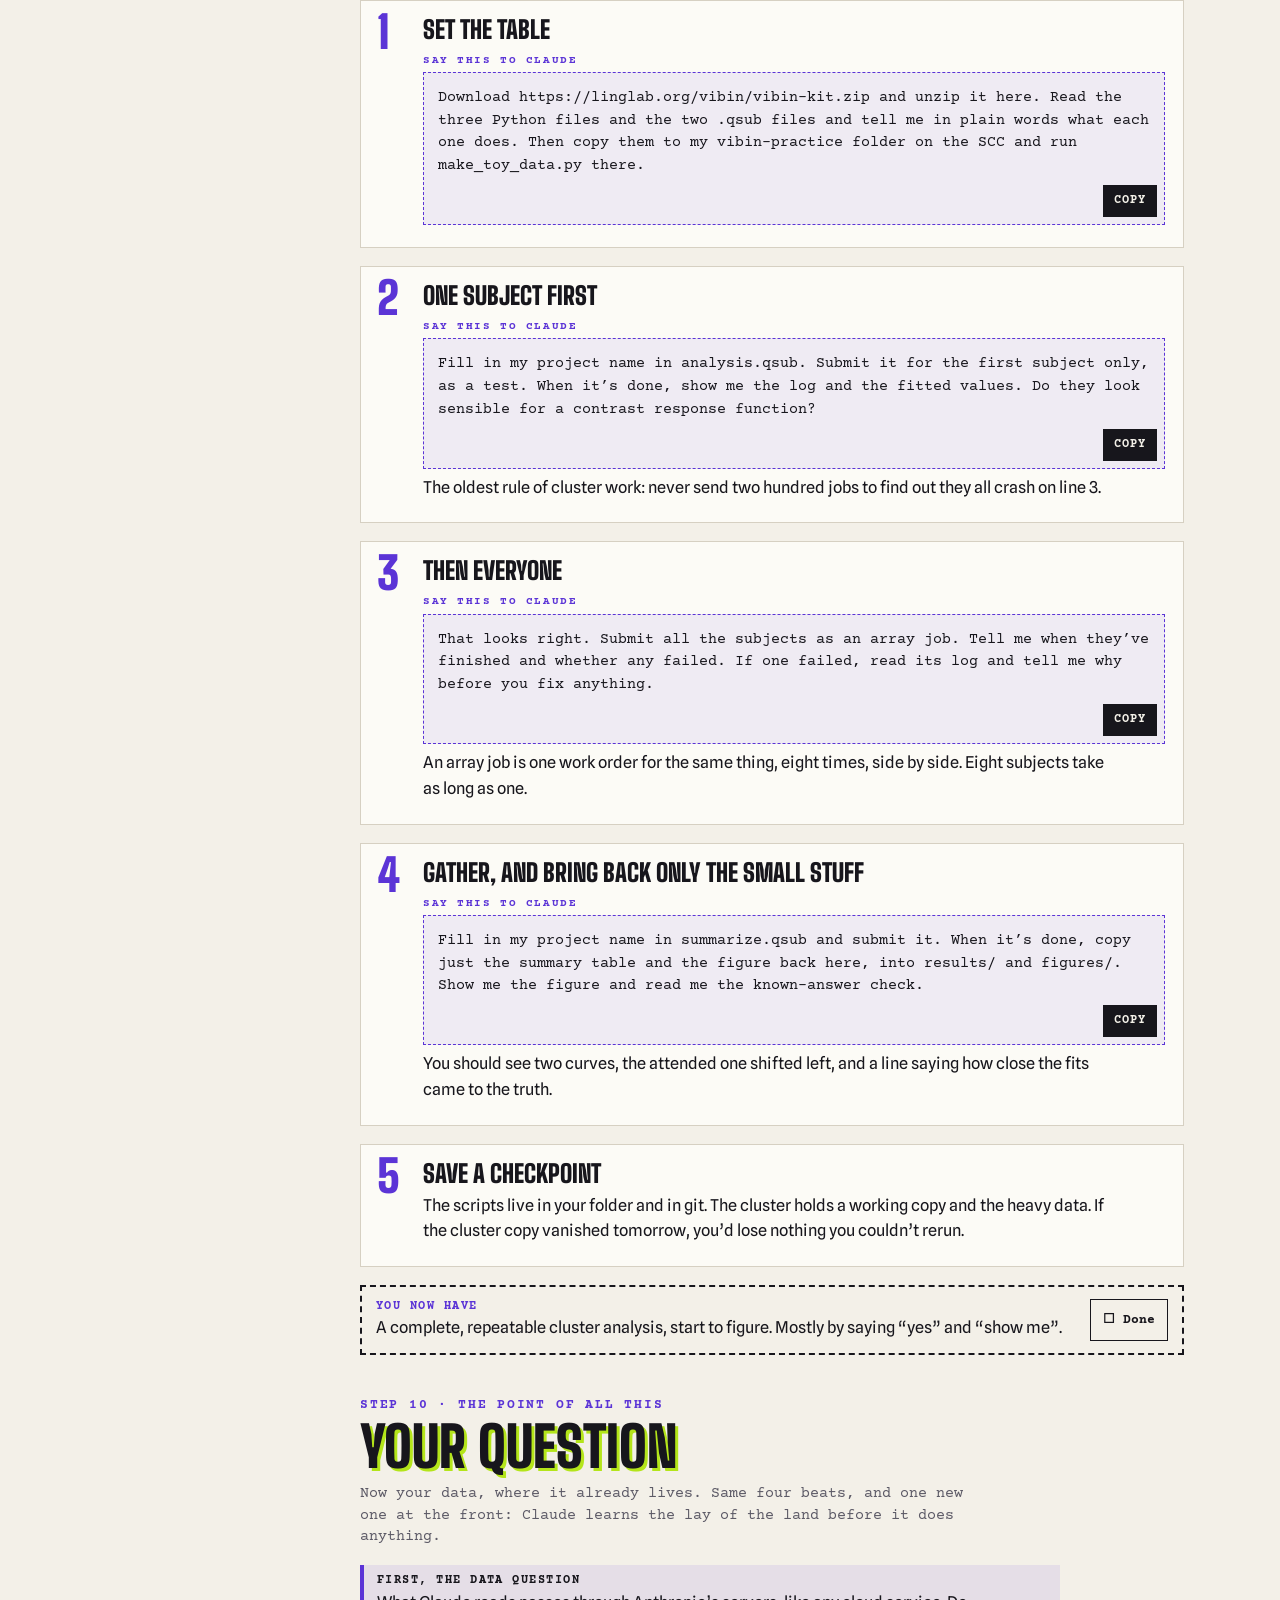
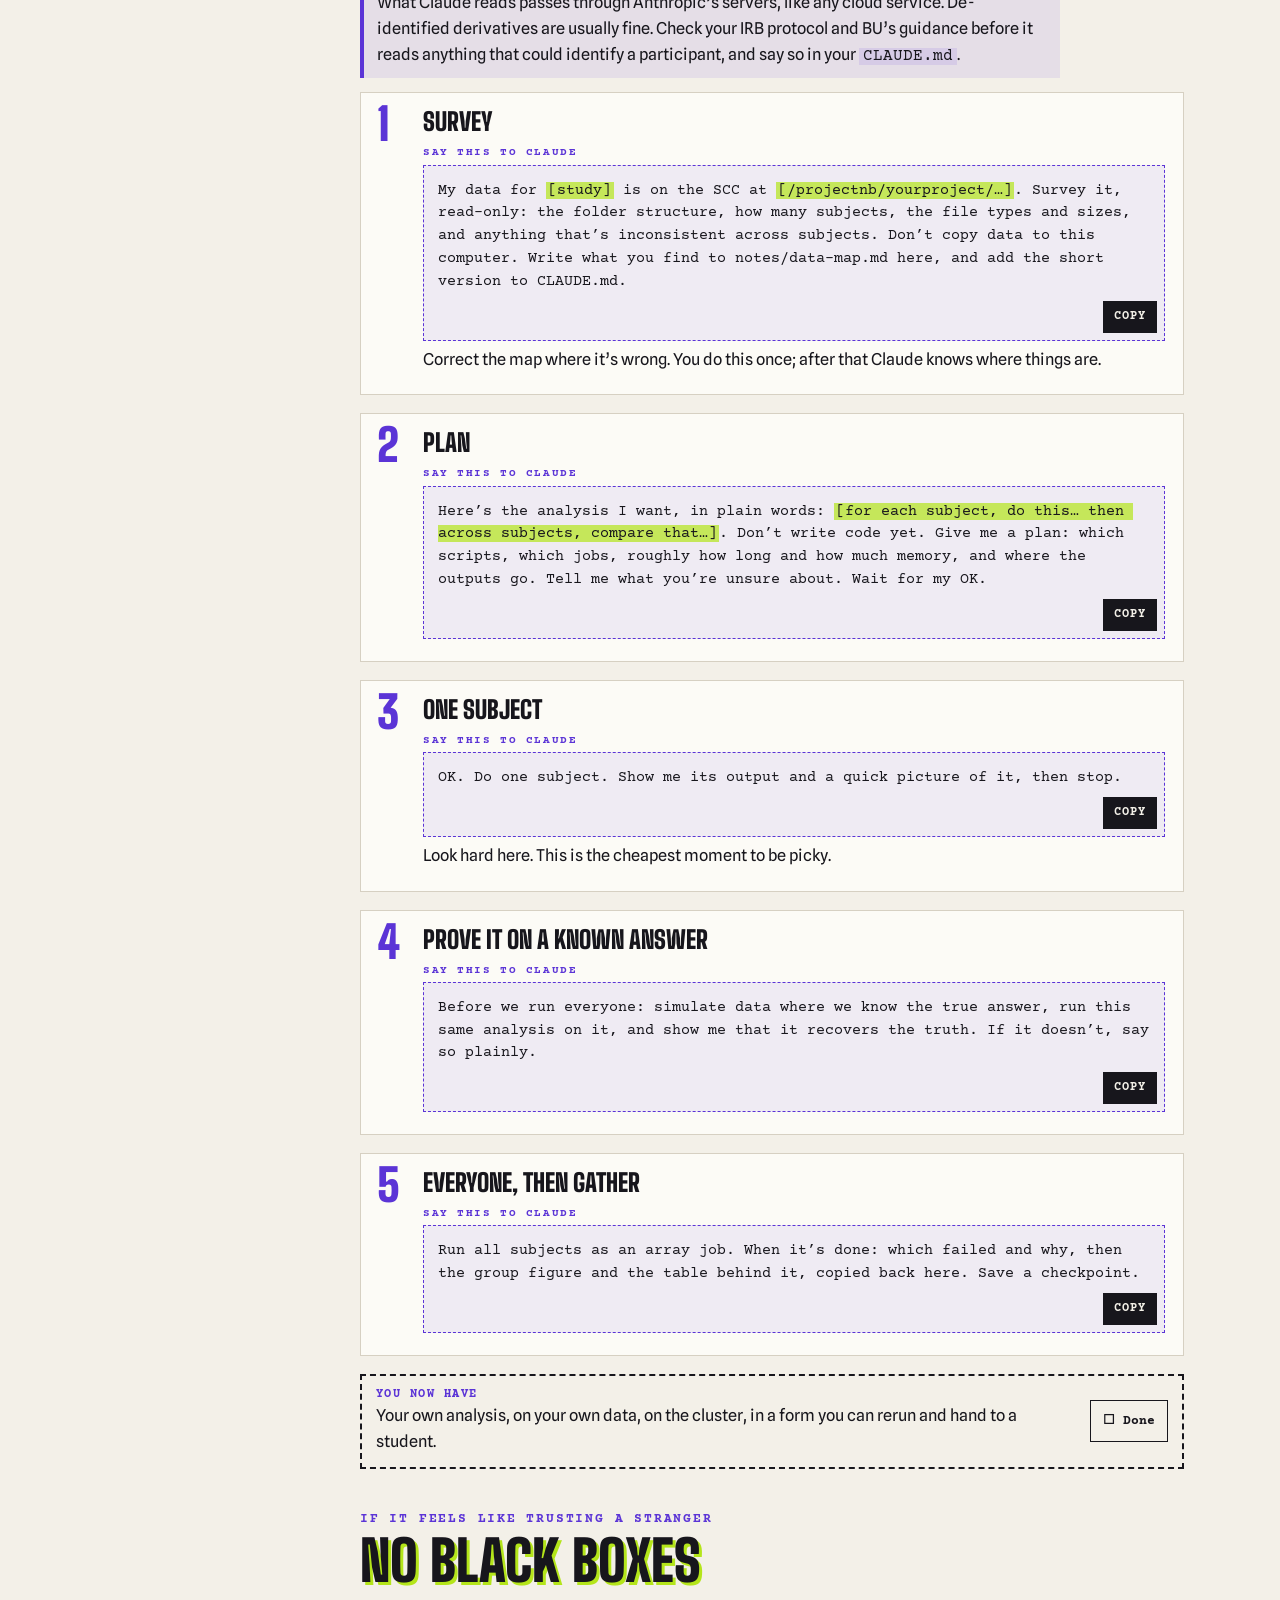
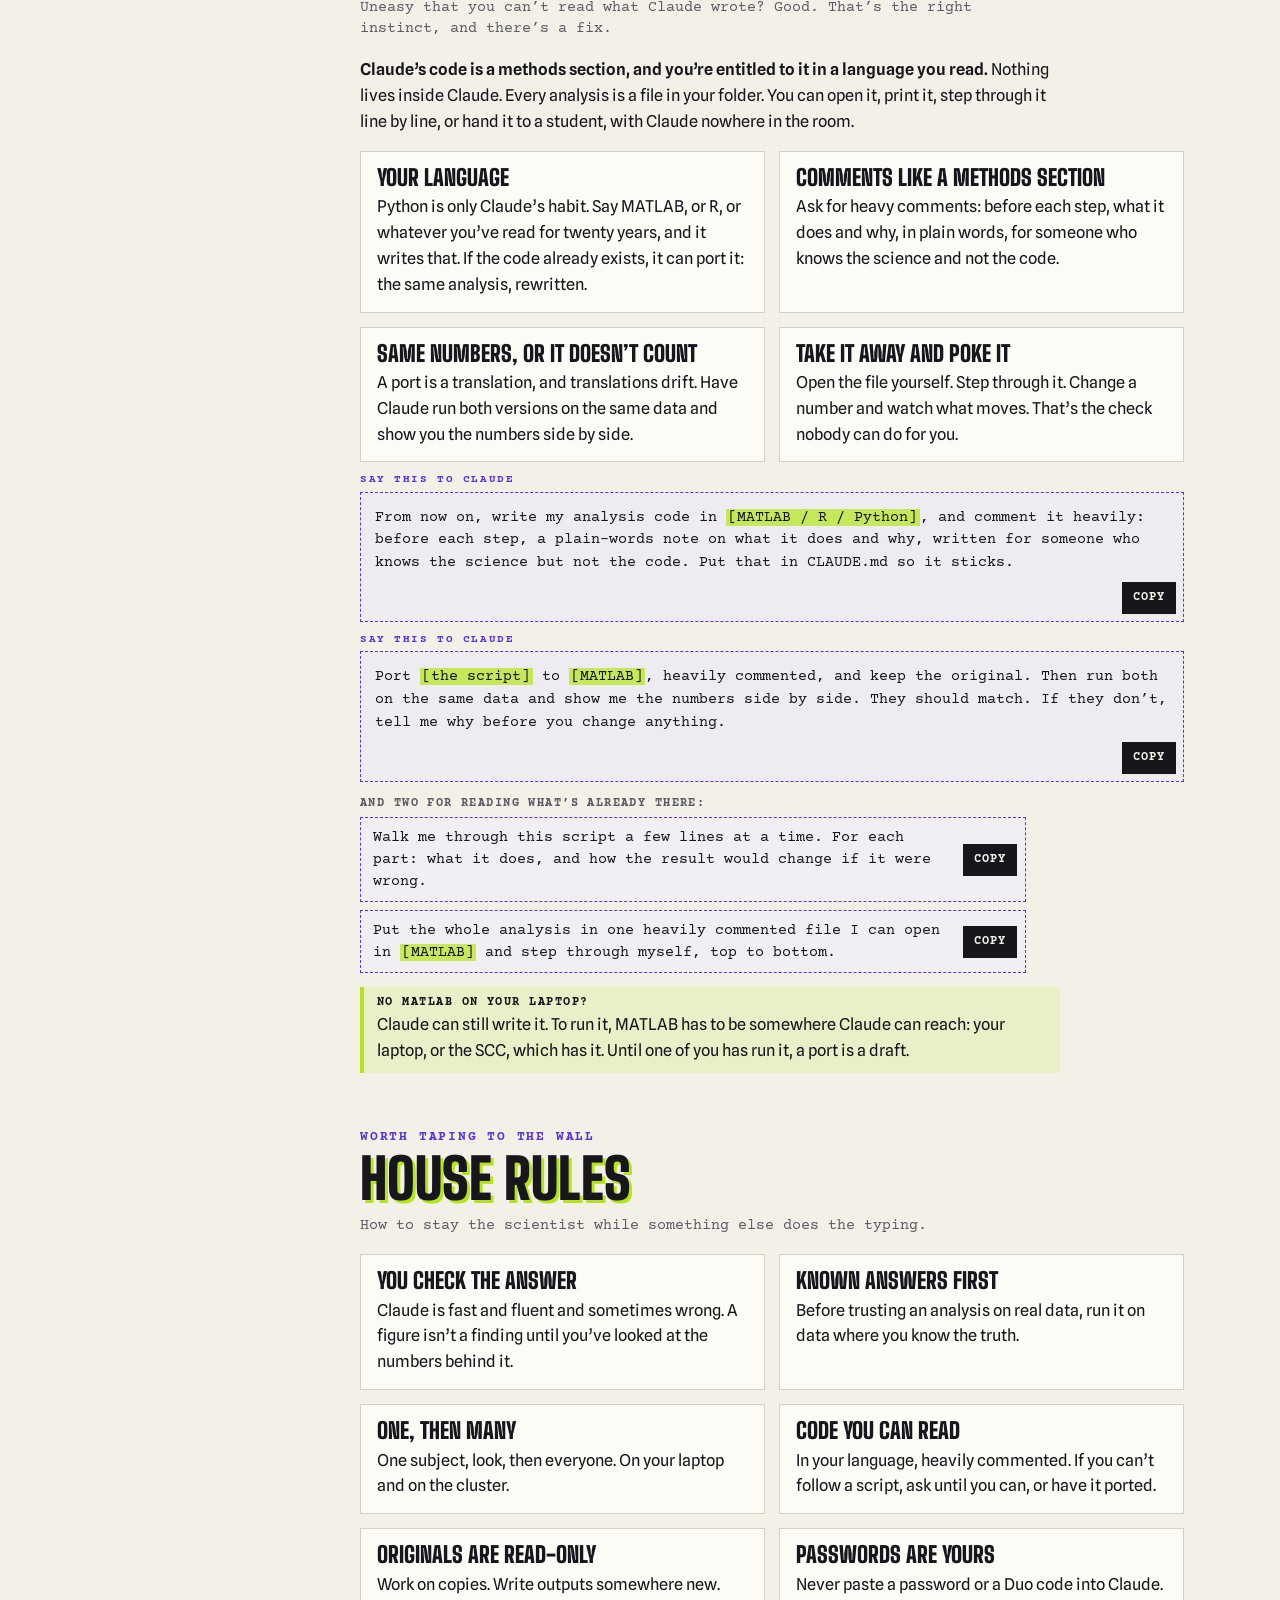
==== commit 86782b3a: "Add No black boxes: code in your language, heavily commented, ports that match For readers uneasy ab" ====
--- a/index.html
+++ b/index.html
@@ -90,6 +90,7 @@
     <li><a href="#s9"><span class="n">9</span>A whole analysis</a></li>
     <li><a href="#s10"><span class="n">10</span>Your question</a></li>
     <li class="gap" aria-hidden="true"></li>
+    <li><a href="#glass"><span class="n">·</span>No black boxes</a></li>
     <li><a href="#rules"><span class="n">·</span>House rules</a></li>
     <li><a href="#stuck"><span class="n">·</span>When stuck</a></li>
     <li><a href="#kit"><span class="n">·</span>The kit</a></li>
@@ -207,8 +208,8 @@
       <div class="say"><pre class="prompt" data-title="Step 6: look at the data">There’s a file in data/. Don’t change it. Look at it and tell me what’s in it: the columns, how many rows, and anything odd, like missing values or ranges that don’t make sense. Then stop.</pre></div>
       <p>Read what it says. This is where you catch that column 3 is in milliseconds, not seconds.</p></li>
     <li><b>Ask for a script, not an answer</b>
-      <div class="say"><pre class="prompt" data-title="Step 6: first analysis">Write a Python script that reads that file and plots <mark>[what you want: say, mean response for each condition, with error bars across subjects]</mark>. Save the figure in figures/. Print the numbers behind the figure so I can check them. Then run it and show me the figure.</pre></div>
-      <p>A script is a recipe card: anyone can run it again and get the same figure. An answer in the chat is a meal you can’t remake.</p></li>
+      <div class="say"><pre class="prompt" data-title="Step 6: first analysis">Write a script in <mark>[Python, MATLAB or R: whichever you read best]</mark>, heavily commented, that reads that file and plots <mark>[what you want: say, mean response for each condition, with error bars across subjects]</mark>. Save the figure in figures/. Print the numbers behind the figure so I can check them. Then run it and show me the figure.</pre></div>
+      <p>A script is a recipe card: anyone can run it again and get the same figure. An answer in the chat is a meal you can’t remake. And it’s a recipe you should be able to read: if you can’t, see <a href="#glass">No black boxes</a>.</p></li>
     <li><b>Check it like a reviewer</b>
       <div class="say"><pre class="prompt" data-title="Step 6: check it">What assumptions did you make in that analysis? List them. Then tell me one way I could check the result by hand.</pre></div></li>
     <li><b>Save a checkpoint</b>
@@ -293,6 +294,26 @@
   <div class="have"><p><b>You now have</b>Your own analysis, on your own data, on the cluster, in a form you can rerun and hand to a student.</p><button class="tick" data-step="s10" aria-pressed="false">☐ Done</button></div>
 </section>
 
+<section id="glass">
+  <h2><span class="num">If it feels like trusting a stranger</span>No black boxes</h2>
+  <p class="for">Uneasy that you can’t read what Claude wrote? Good. That’s the right instinct, and there’s a fix.</p>
+  <p><b>Claude’s code is a methods section, and you’re entitled to it in a language you read.</b> Nothing lives inside Claude. Every analysis is a file in your folder. You can open it, print it, step through it line by line, or hand it to a student, with Claude nowhere in the room.</p>
+  <ul class="rules">
+    <li><b>Your language</b>Python is only Claude’s habit. Say MATLAB, or R, or whatever you’ve read for twenty years, and it writes that. If the code already exists, it can port it: the same analysis, rewritten.</li>
+    <li><b>Comments like a methods section</b>Ask for heavy comments: before each step, what it does and why, in plain words, for someone who knows the science and not the code.</li>
+    <li><b>Same numbers, or it doesn’t count</b>A port is a translation, and translations drift. Have Claude run both versions on the same data and show you the numbers side by side.</li>
+    <li><b>Take it away and poke it</b>Open the file yourself. Step through it. Change a number and watch what moves. That’s the check nobody can do for you.</li>
+  </ul>
+  <div class="say"><pre class="prompt" data-title="No black boxes: your language">From now on, write my analysis code in <mark>[MATLAB / R / Python]</mark>, and comment it heavily: before each step, a plain-words note on what it does and why, written for someone who knows the science but not the code. Put that in CLAUDE.md so it sticks.</pre></div>
+  <div class="say"><pre class="prompt" data-title="No black boxes: port it">Port <mark>[the script]</mark> to <mark>[MATLAB]</mark>, heavily commented, and keep the original. Then run both on the same data and show me the numbers side by side. They should match. If they don’t, tell me why before you change anything.</pre></div>
+  <p class="then">And two for reading what’s already there:</p>
+  <ul class="more">
+    <li data-title="No black boxes: read it">Walk me through this script a few lines at a time. For each part: what it does, and how the result would change if it were wrong.</li>
+    <li data-title="No black boxes: read it">Put the whole analysis in one heavily commented file I can open in <mark>[MATLAB]</mark> and step through myself, top to bottom.</li>
+  </ul>
+  <div class="note"><b>No MATLAB on your laptop?</b>Claude can still write it. To run it, MATLAB has to be somewhere Claude can reach: your laptop, or the SCC, which has it. Until one of you has run it, a port is a draft.</div>
+</section>
+
 <section id="rules">
   <h2><span class="num">Worth taping to the wall</span>House rules</h2>
   <p class="for">How to stay the scientist while something else does the typing.</p>
@@ -300,6 +321,7 @@
     <li><b>You check the answer</b>Claude is fast and fluent and sometimes wrong. A figure isn’t a finding until you’ve looked at the numbers behind it.</li>
     <li><b>Known answers first</b>Before trusting an analysis on real data, run it on data where you know the truth.</li>
     <li><b>One, then many</b>One subject, look, then everyone. On your laptop and on the cluster.</li>
+    <li><b>Code you can read</b>In your language, heavily commented. If you can’t follow a script, ask until you can, or have it ported.</li>
     <li><b>Originals are read-only</b>Work on copies. Write outputs somewhere new. Ask before anything is deleted or overwritten.</li>
     <li><b>Passwords are yours</b>Never paste a password or a Duo code into Claude. You open the doors; it walks through.</li>
     <li><b>Nothing identifying</b>No names, birth dates or raw headers in what Claude reads, in git, or online.</li>
@@ -346,7 +368,7 @@
 </section>
 
 <section id="words">
-  <h2><span class="num">Fifteen of them</span>Words</h2>
+  <h2><span class="num">Sixteen of them</span>Words</h2>
   <p class="for">The jargon, each in a sentence. You don’t need to memorize any of it.</p>
   <dl class="words">
     <div><dt>Terminal</dt><dd>A window where you type commands instead of clicking. Claude types there for you.</dd></div>
@@ -358,6 +380,7 @@
     <div><dt>Branch</dt><dd>A parallel draft, so you can try something without touching the good copy.</dd></div>
     <div><dt>Pages</dt><dd>GitHub showing a repo as a website.</dd></div>
     <div><dt>Script</dt><dd>A file of instructions the computer can rerun. The recipe card.</dd></div>
+    <div><dt>Port</dt><dd>The same analysis rewritten in another language. A translation: check it says the same thing.</dd></div>
     <div><dt>SSH</dt><dd>A secure line from your computer to another one. The door.</dd></div>
     <div><dt>Login node</dt><dd>The cluster’s front desk. Look around, drop off work, don’t compute.</dd></div>
     <div><dt>Batch job</dt><dd>A work order for the cluster: what to run, how long, how big.</dd></div>
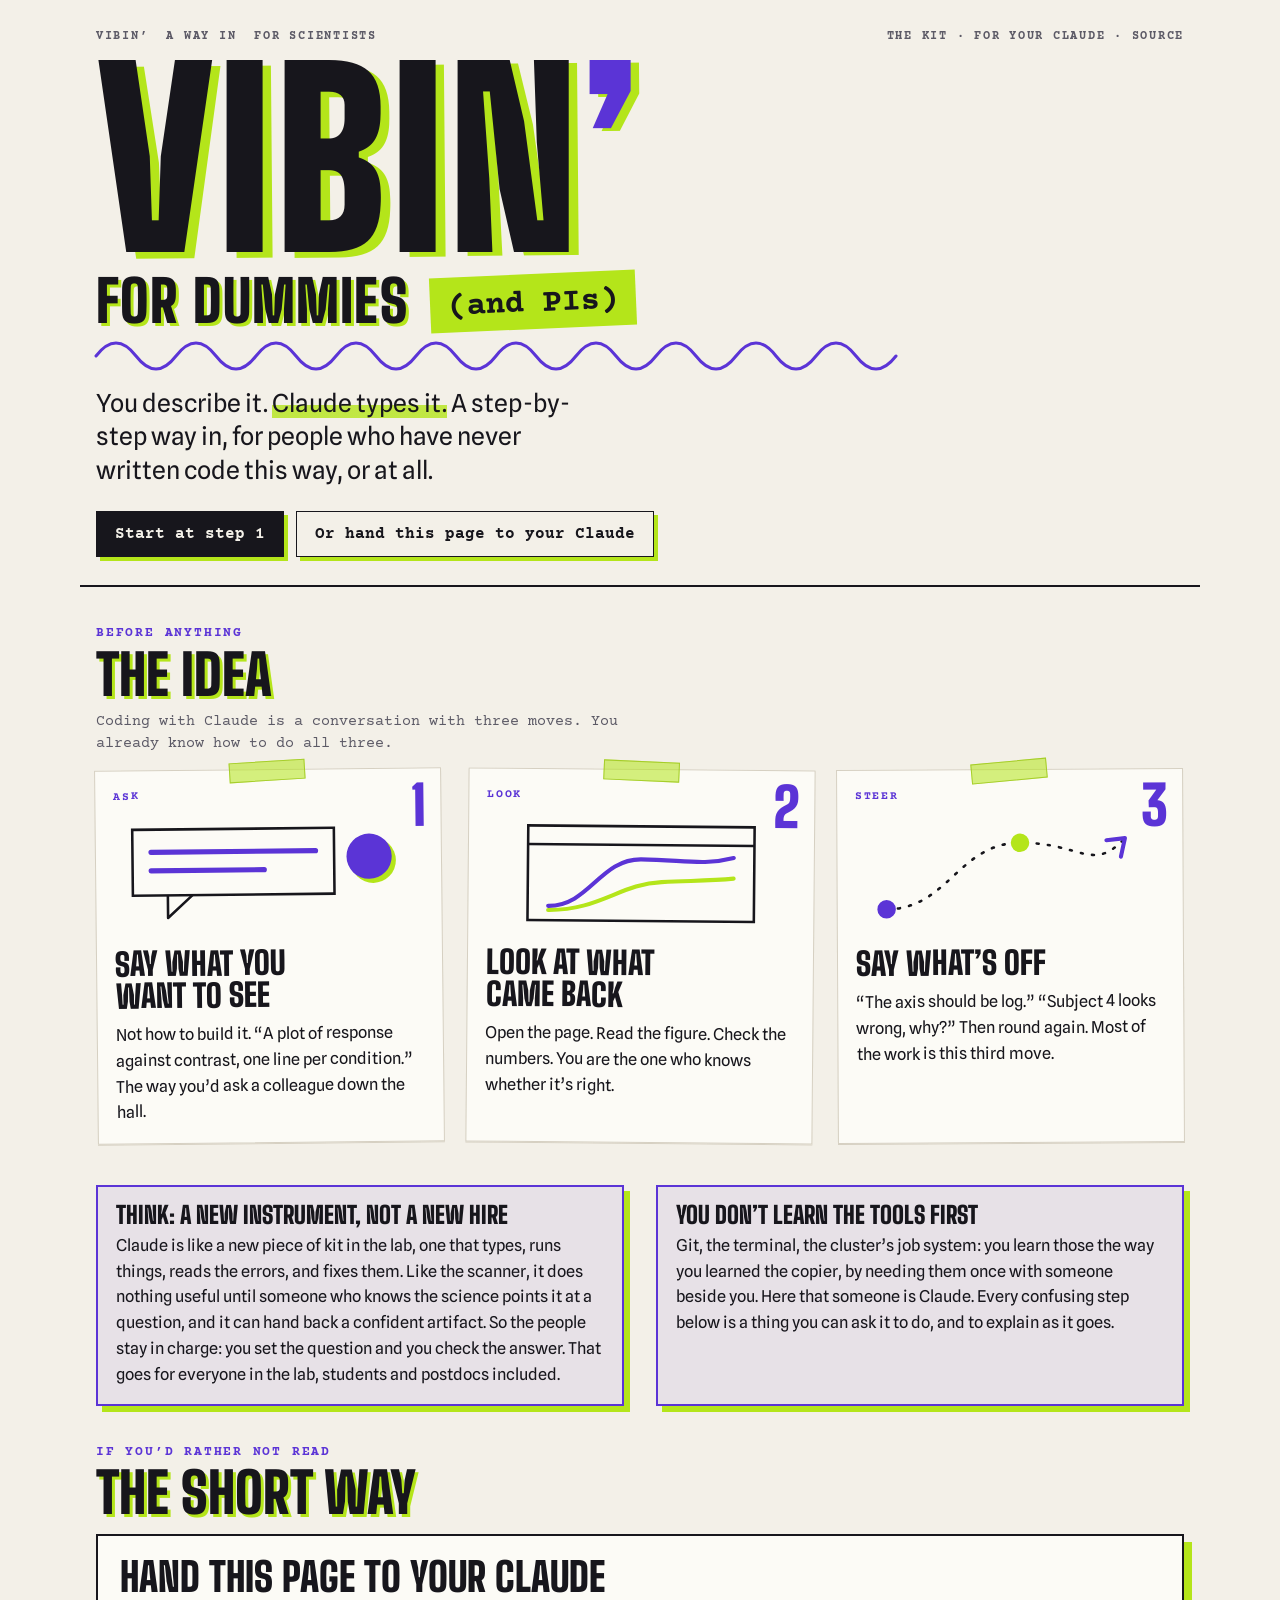
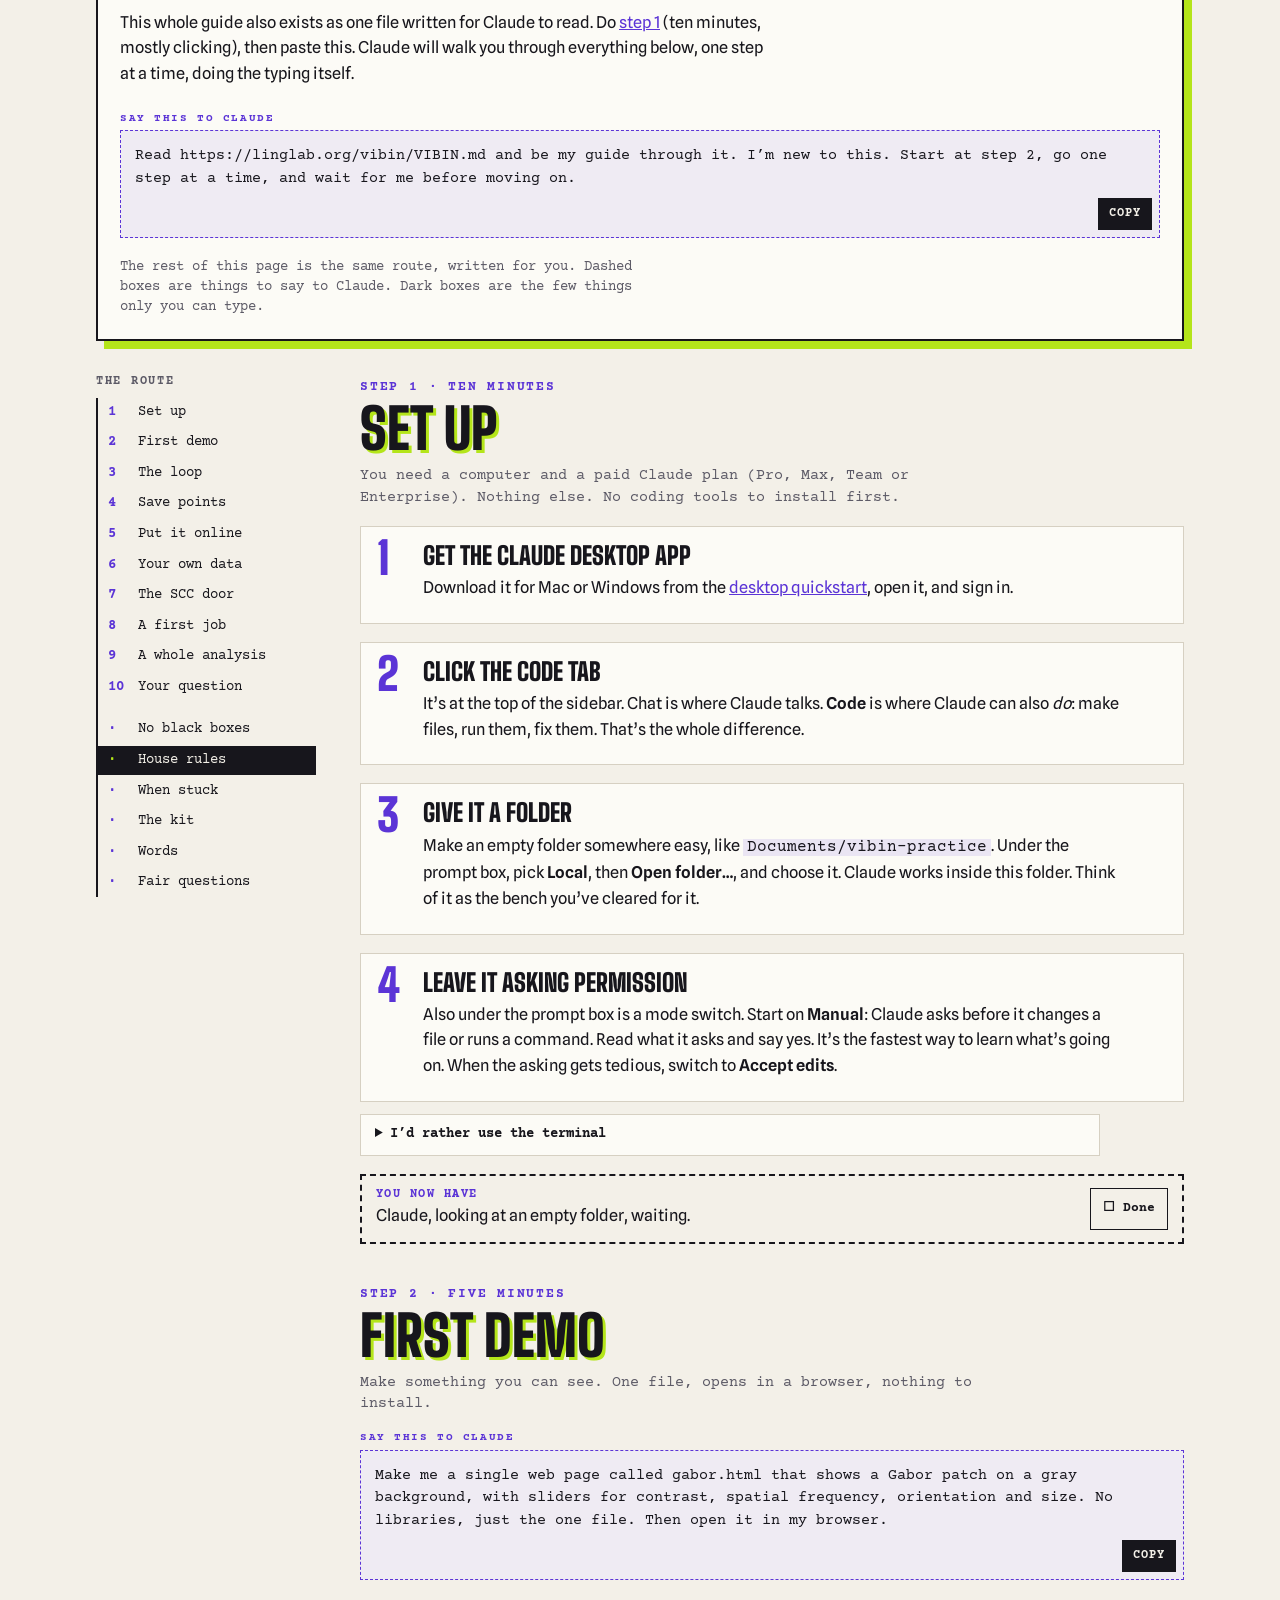
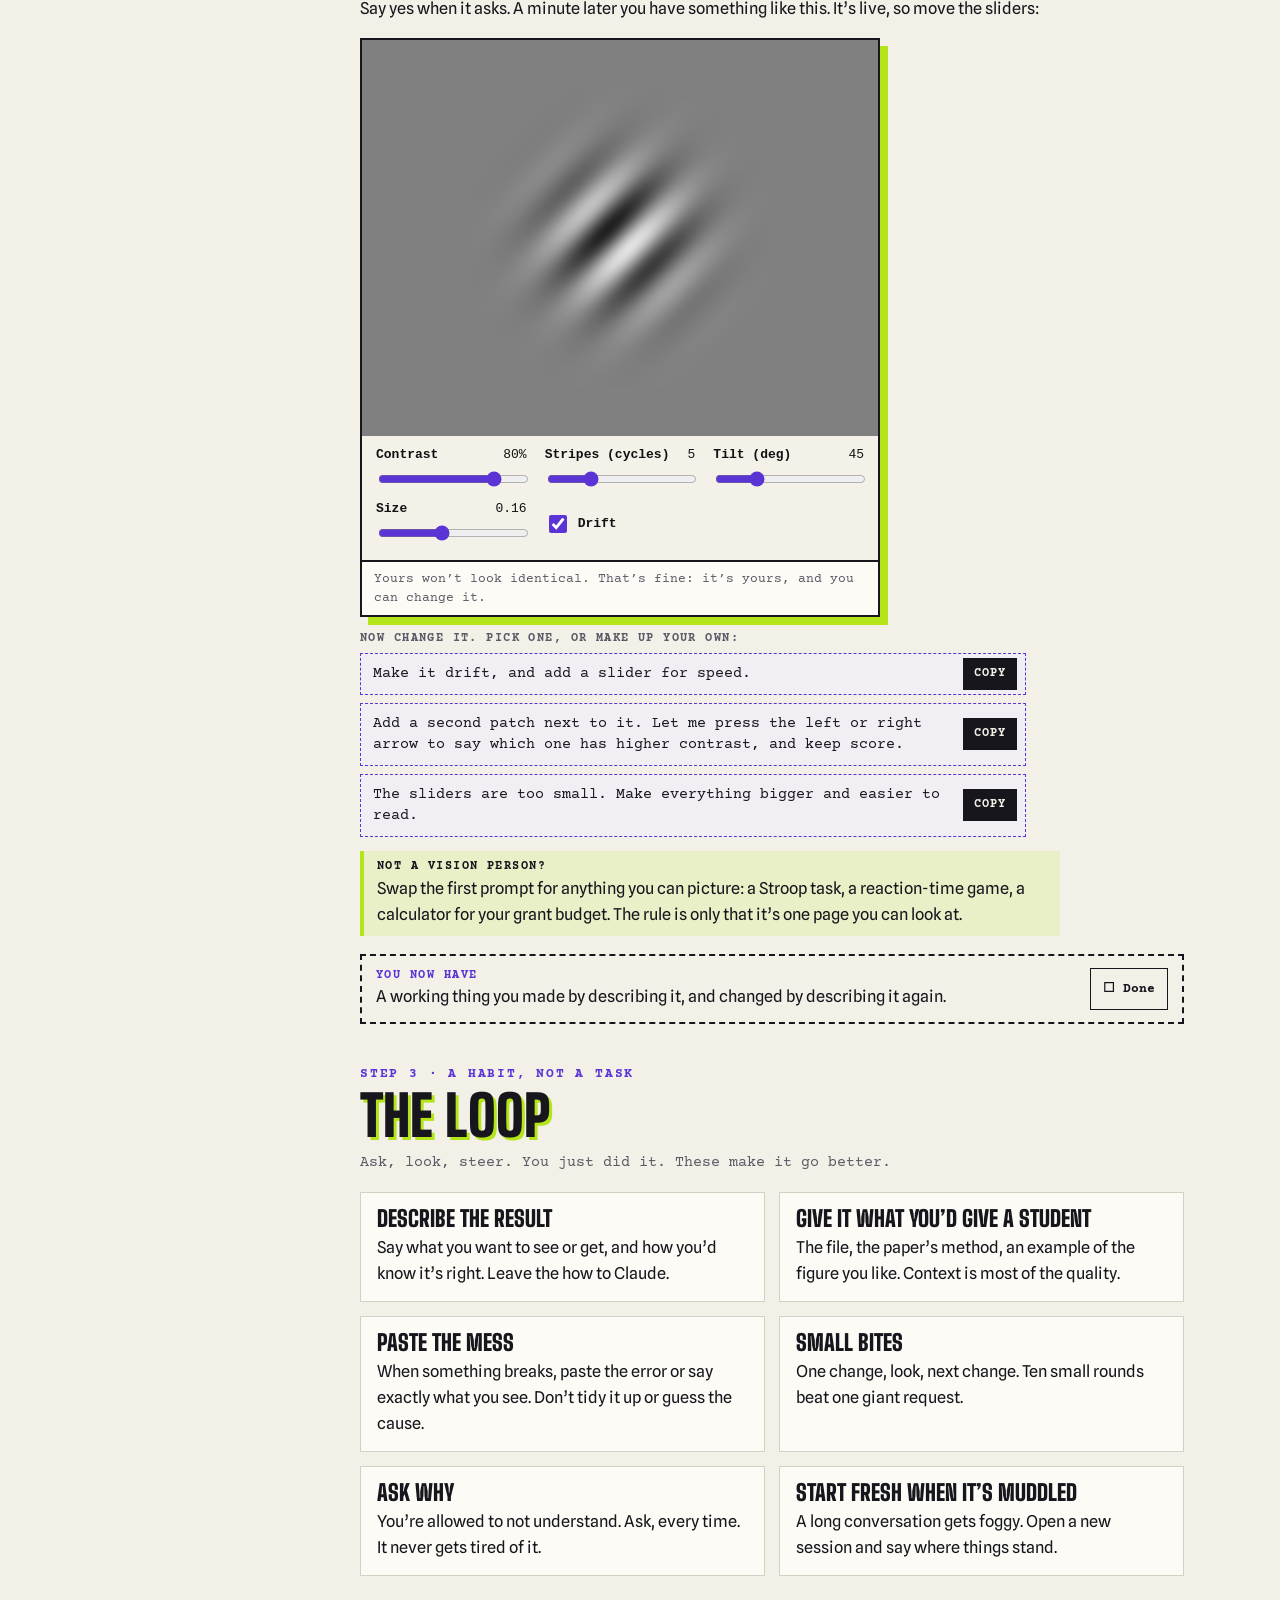
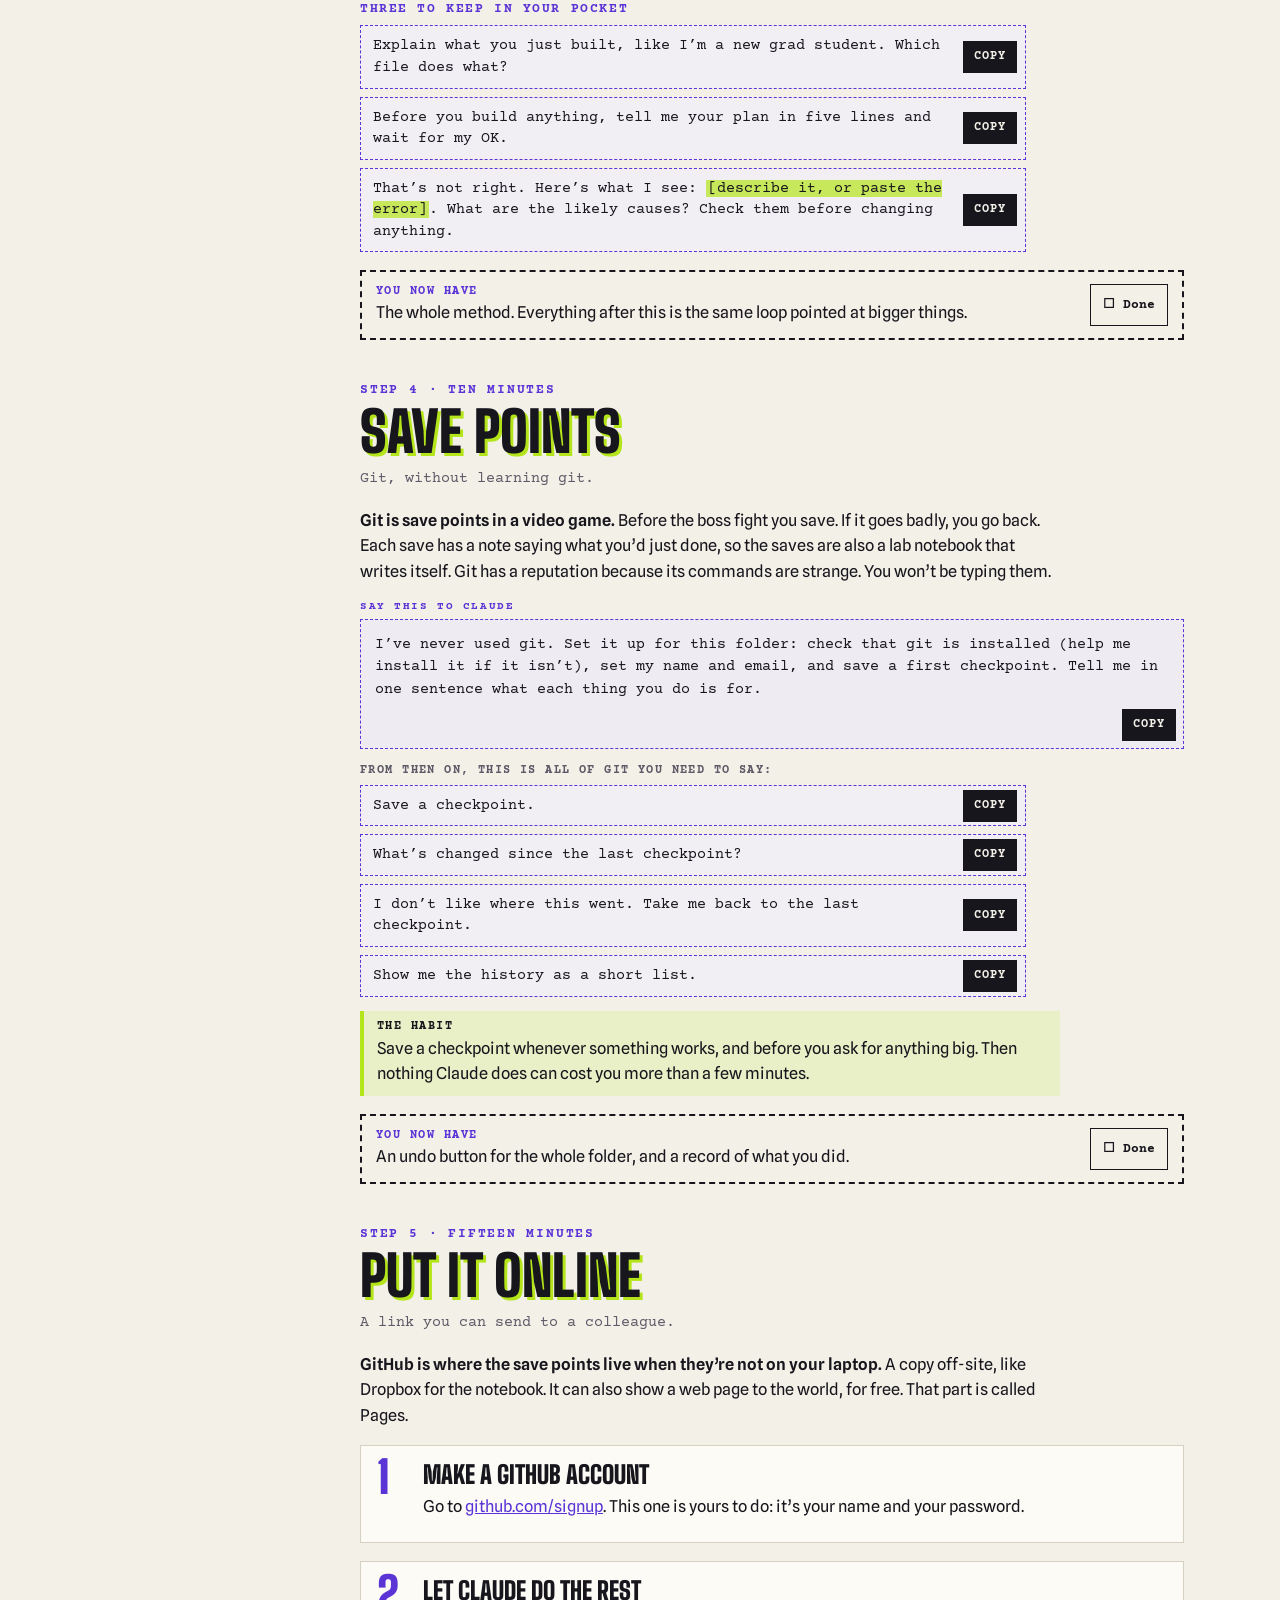
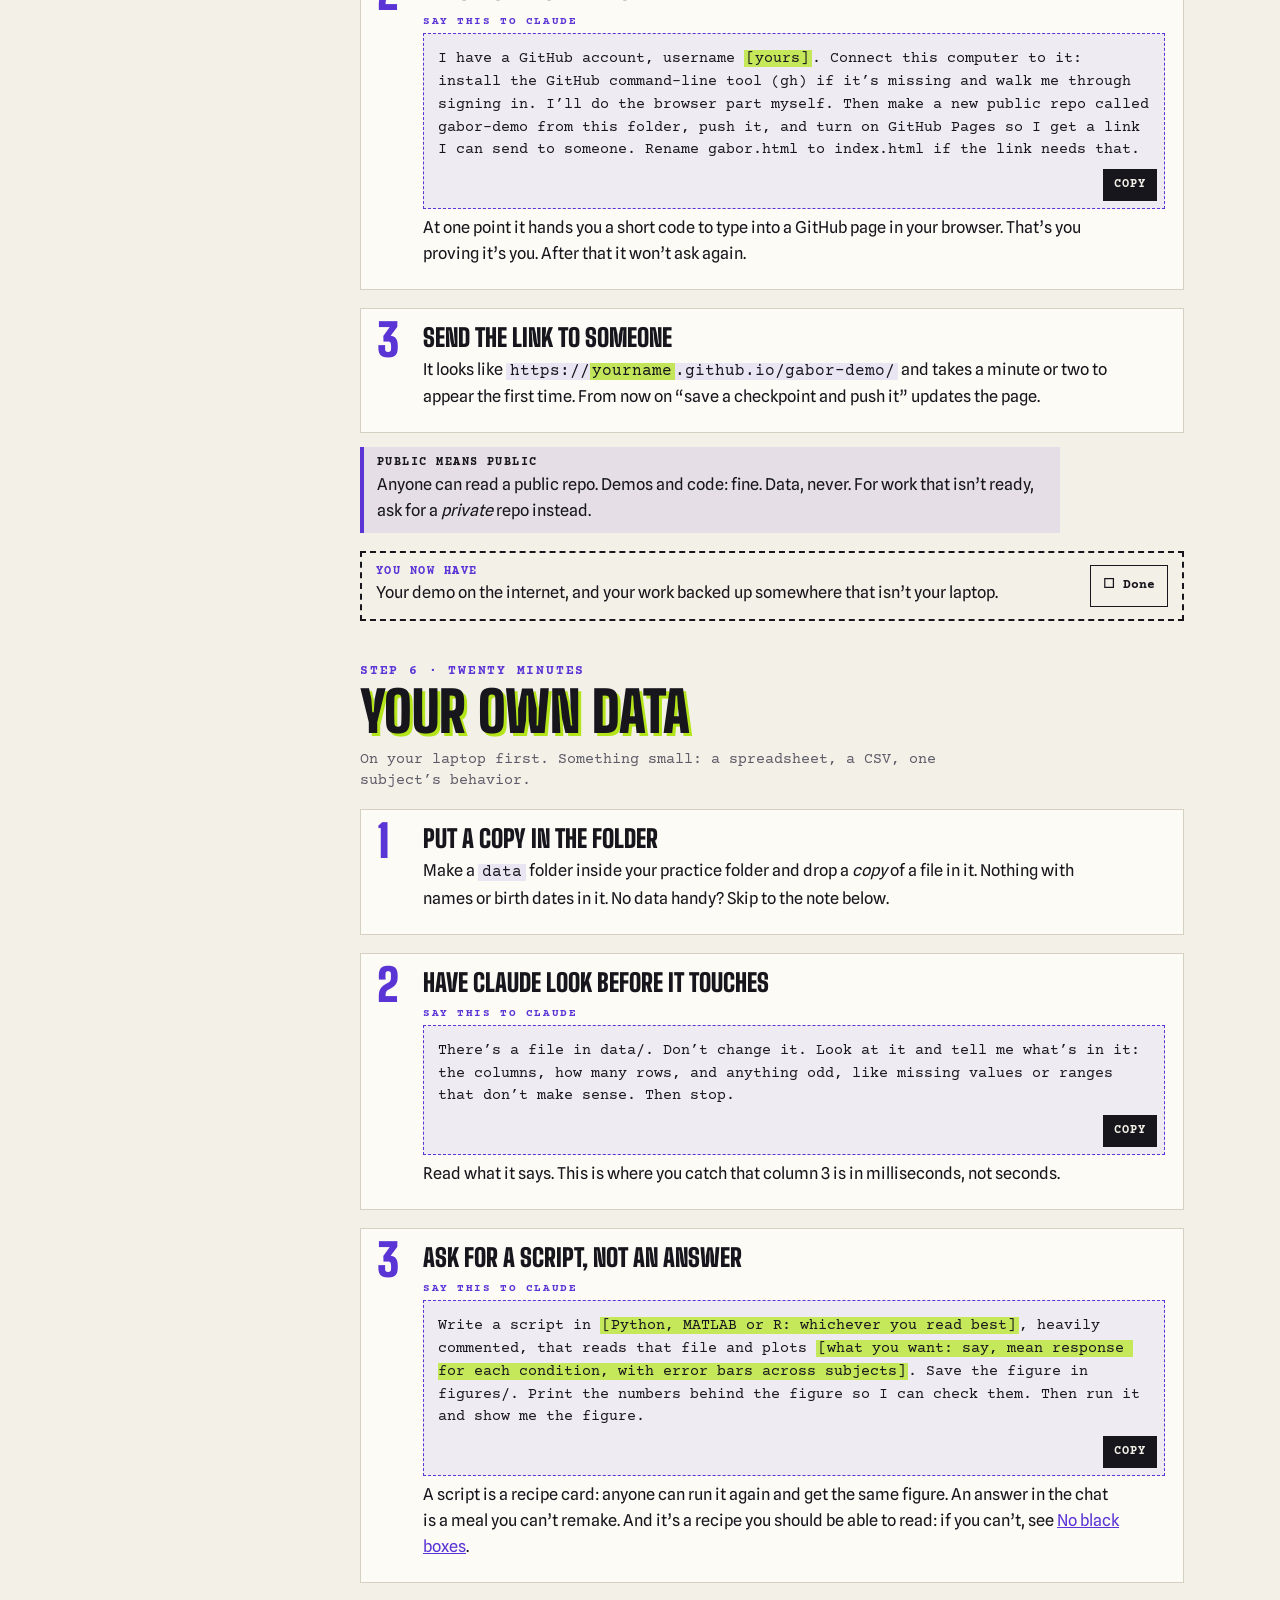
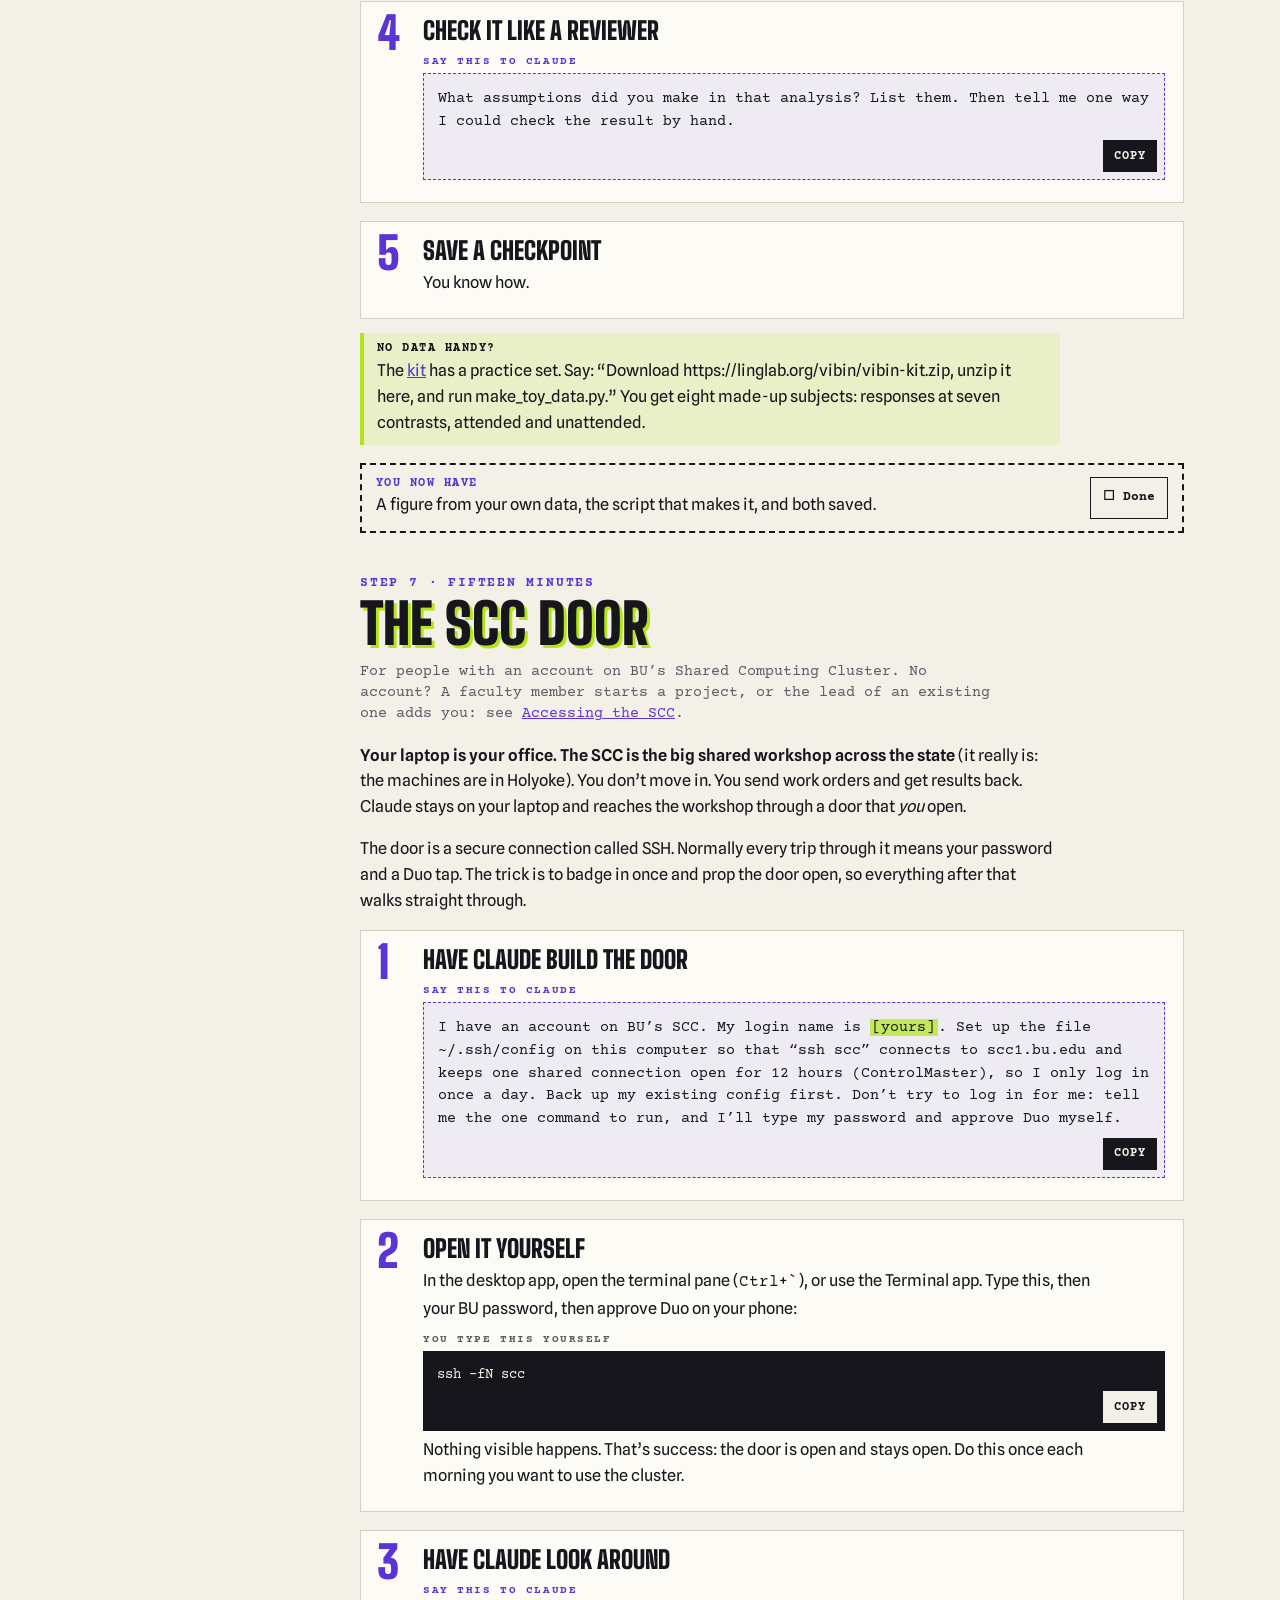
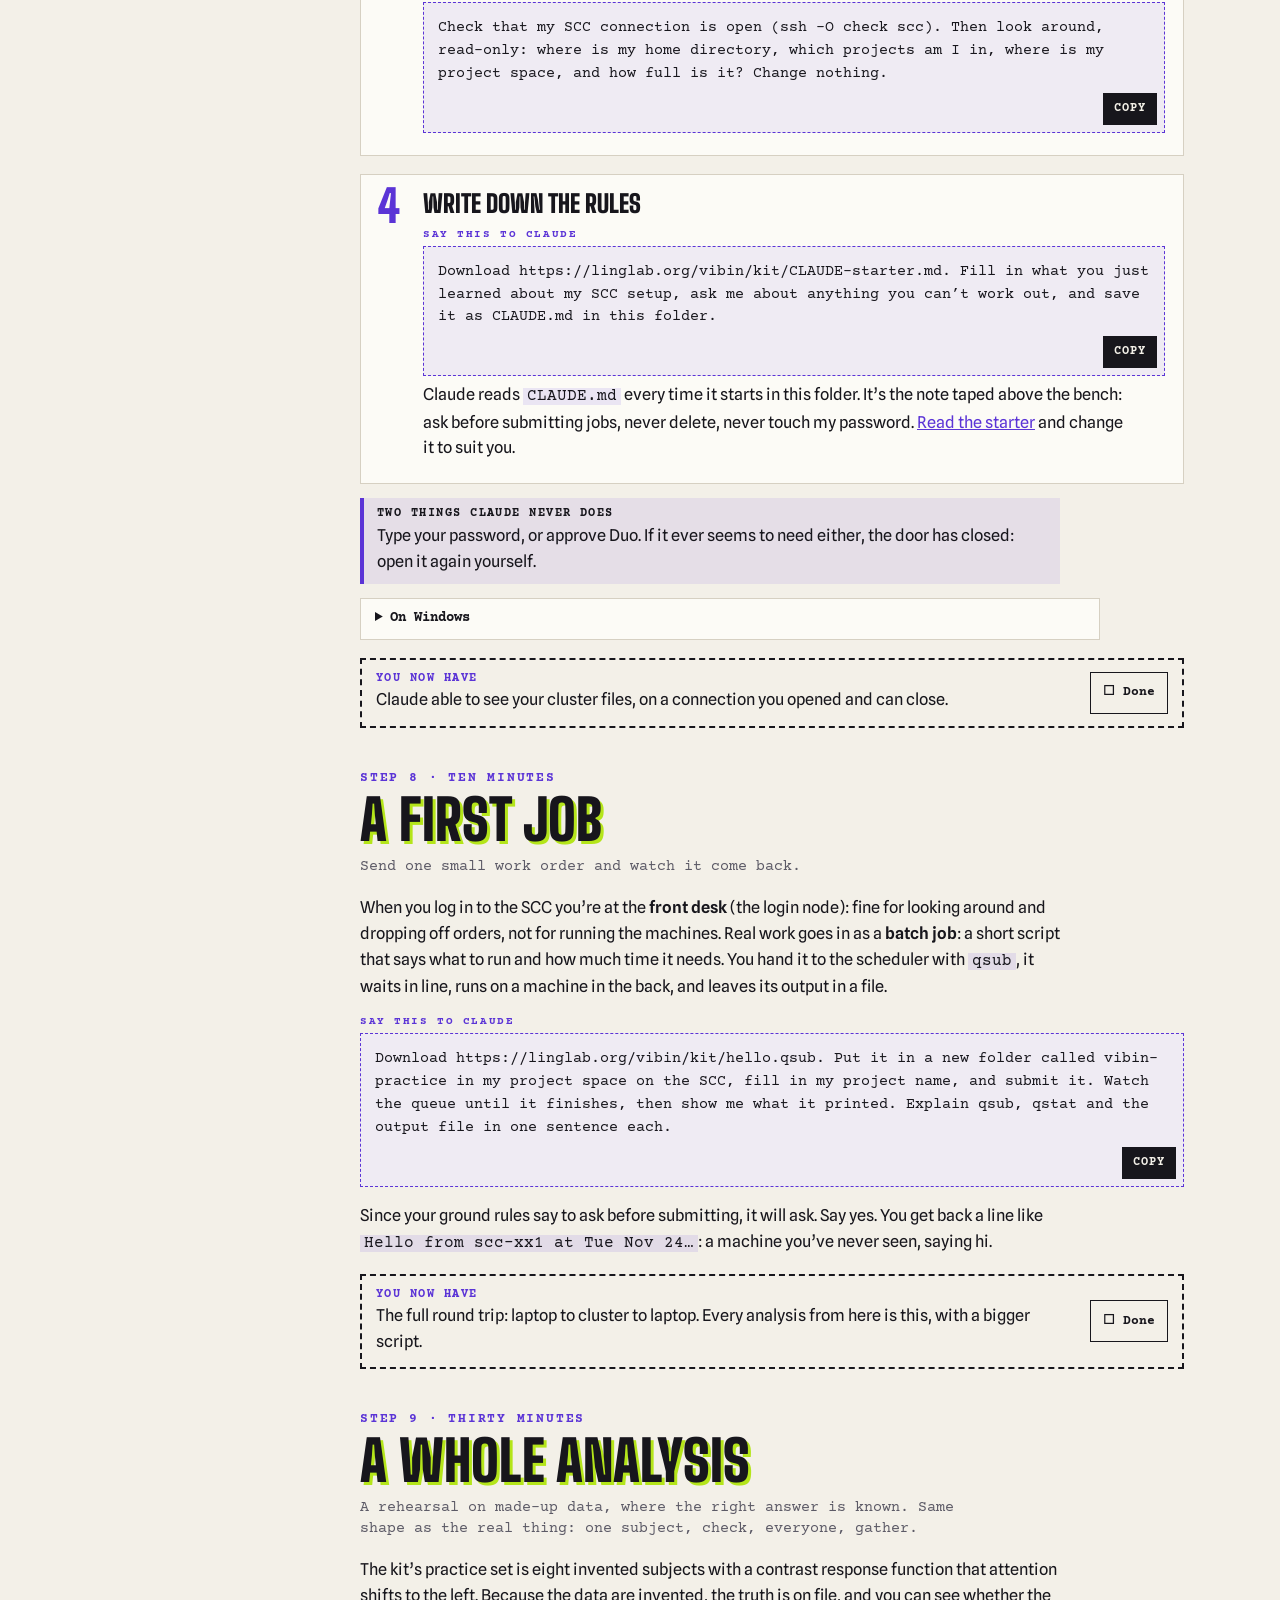
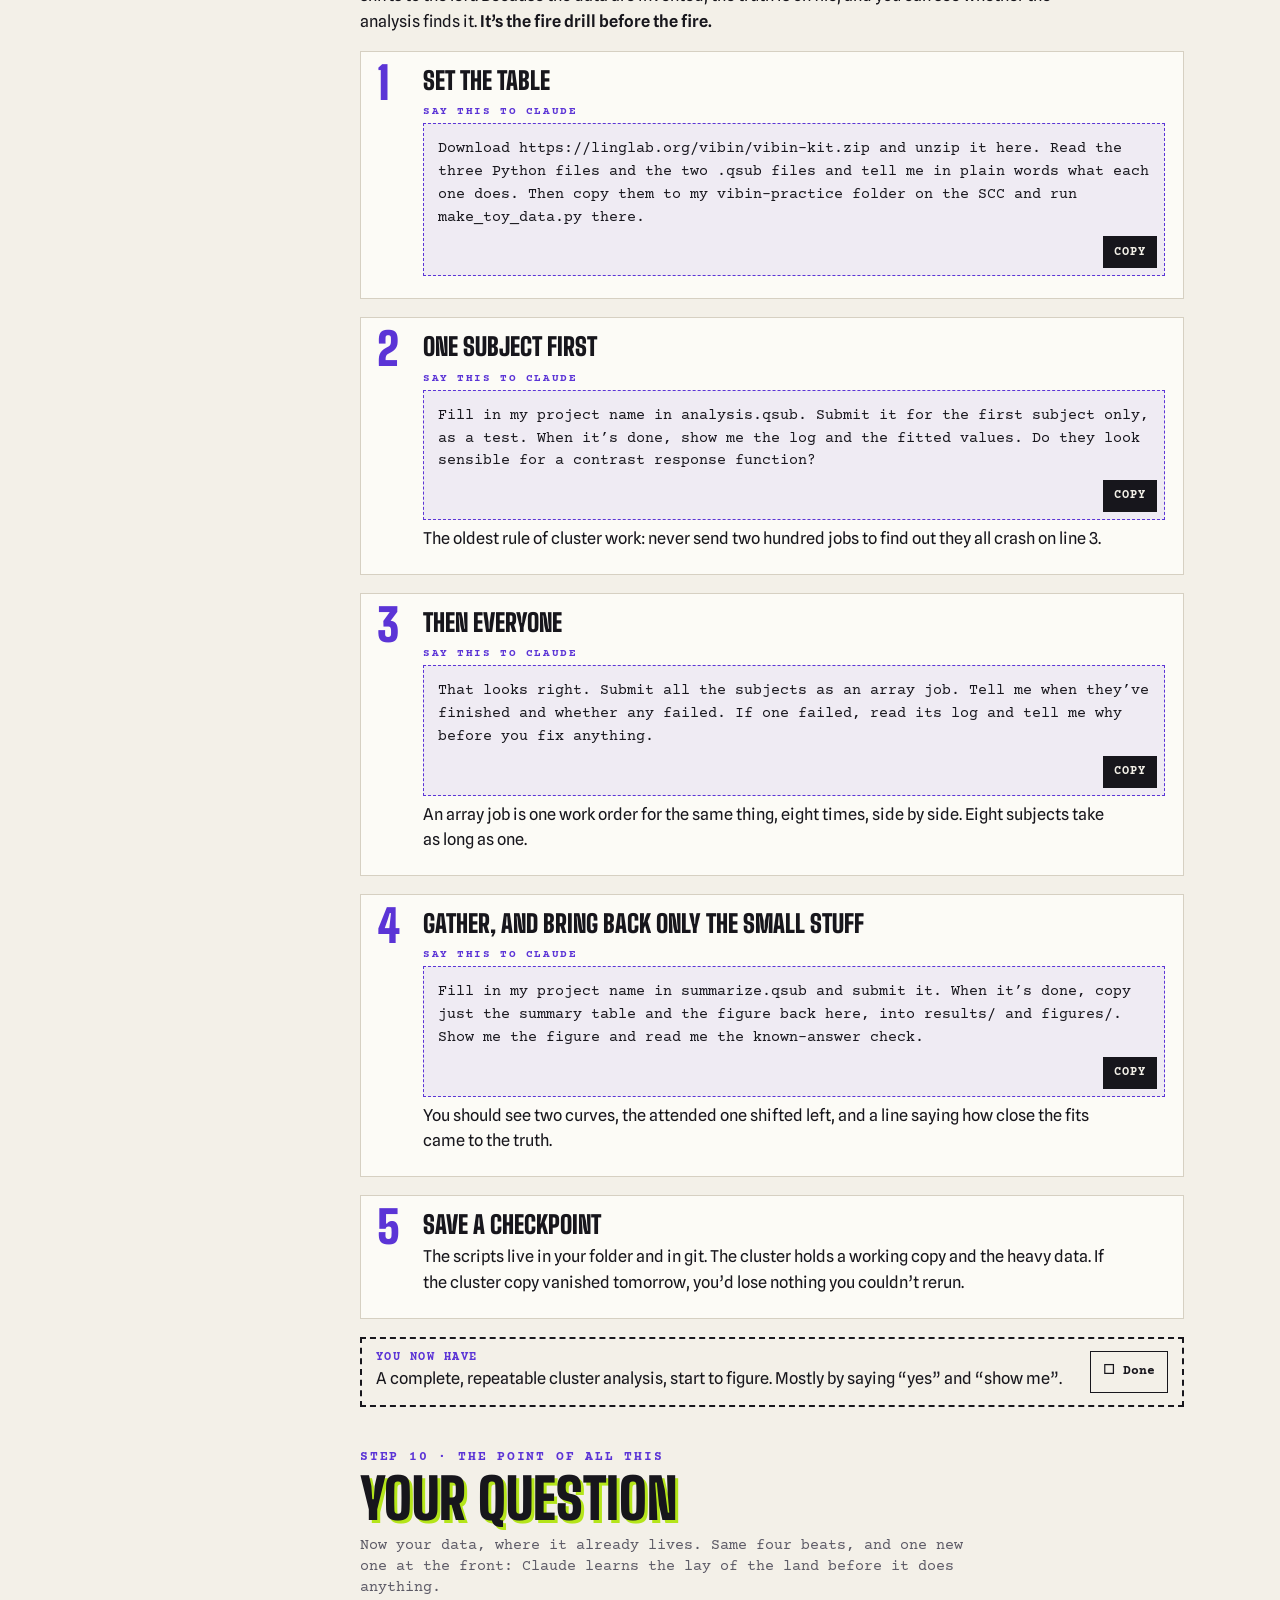
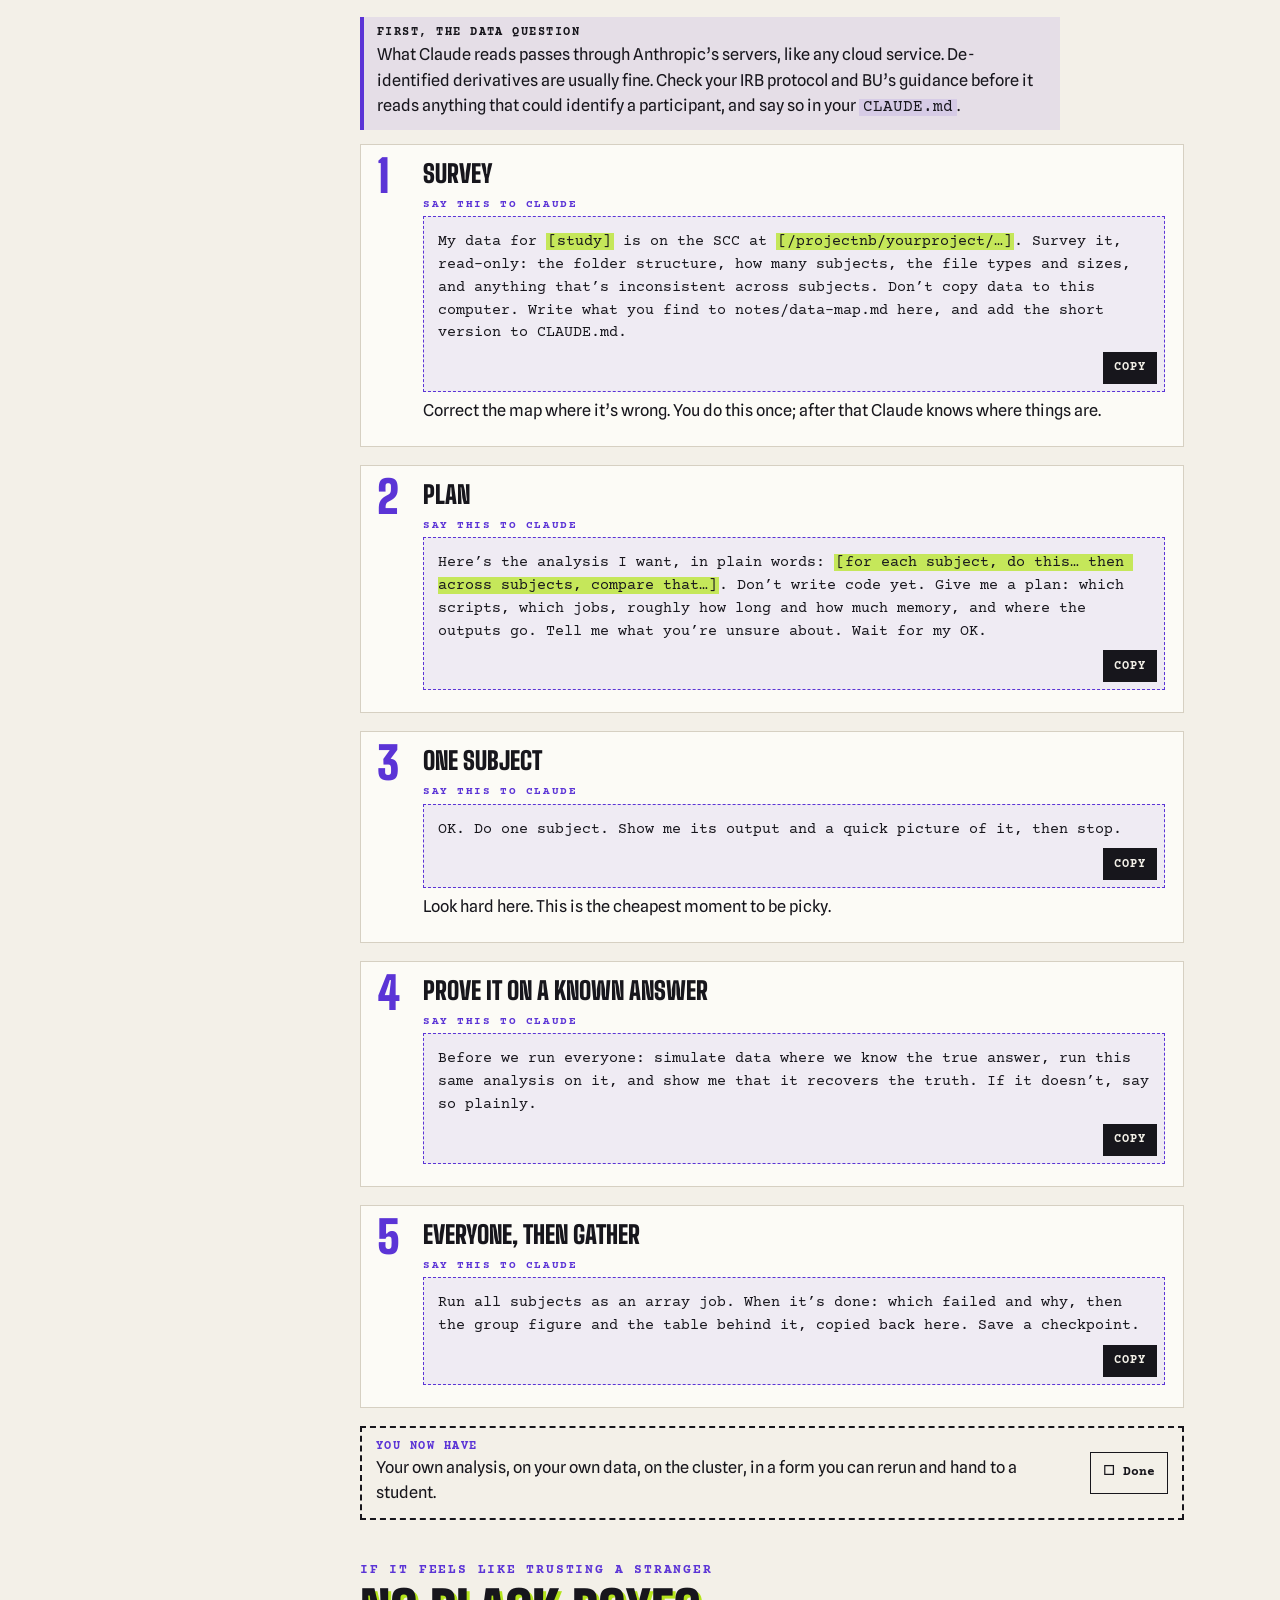
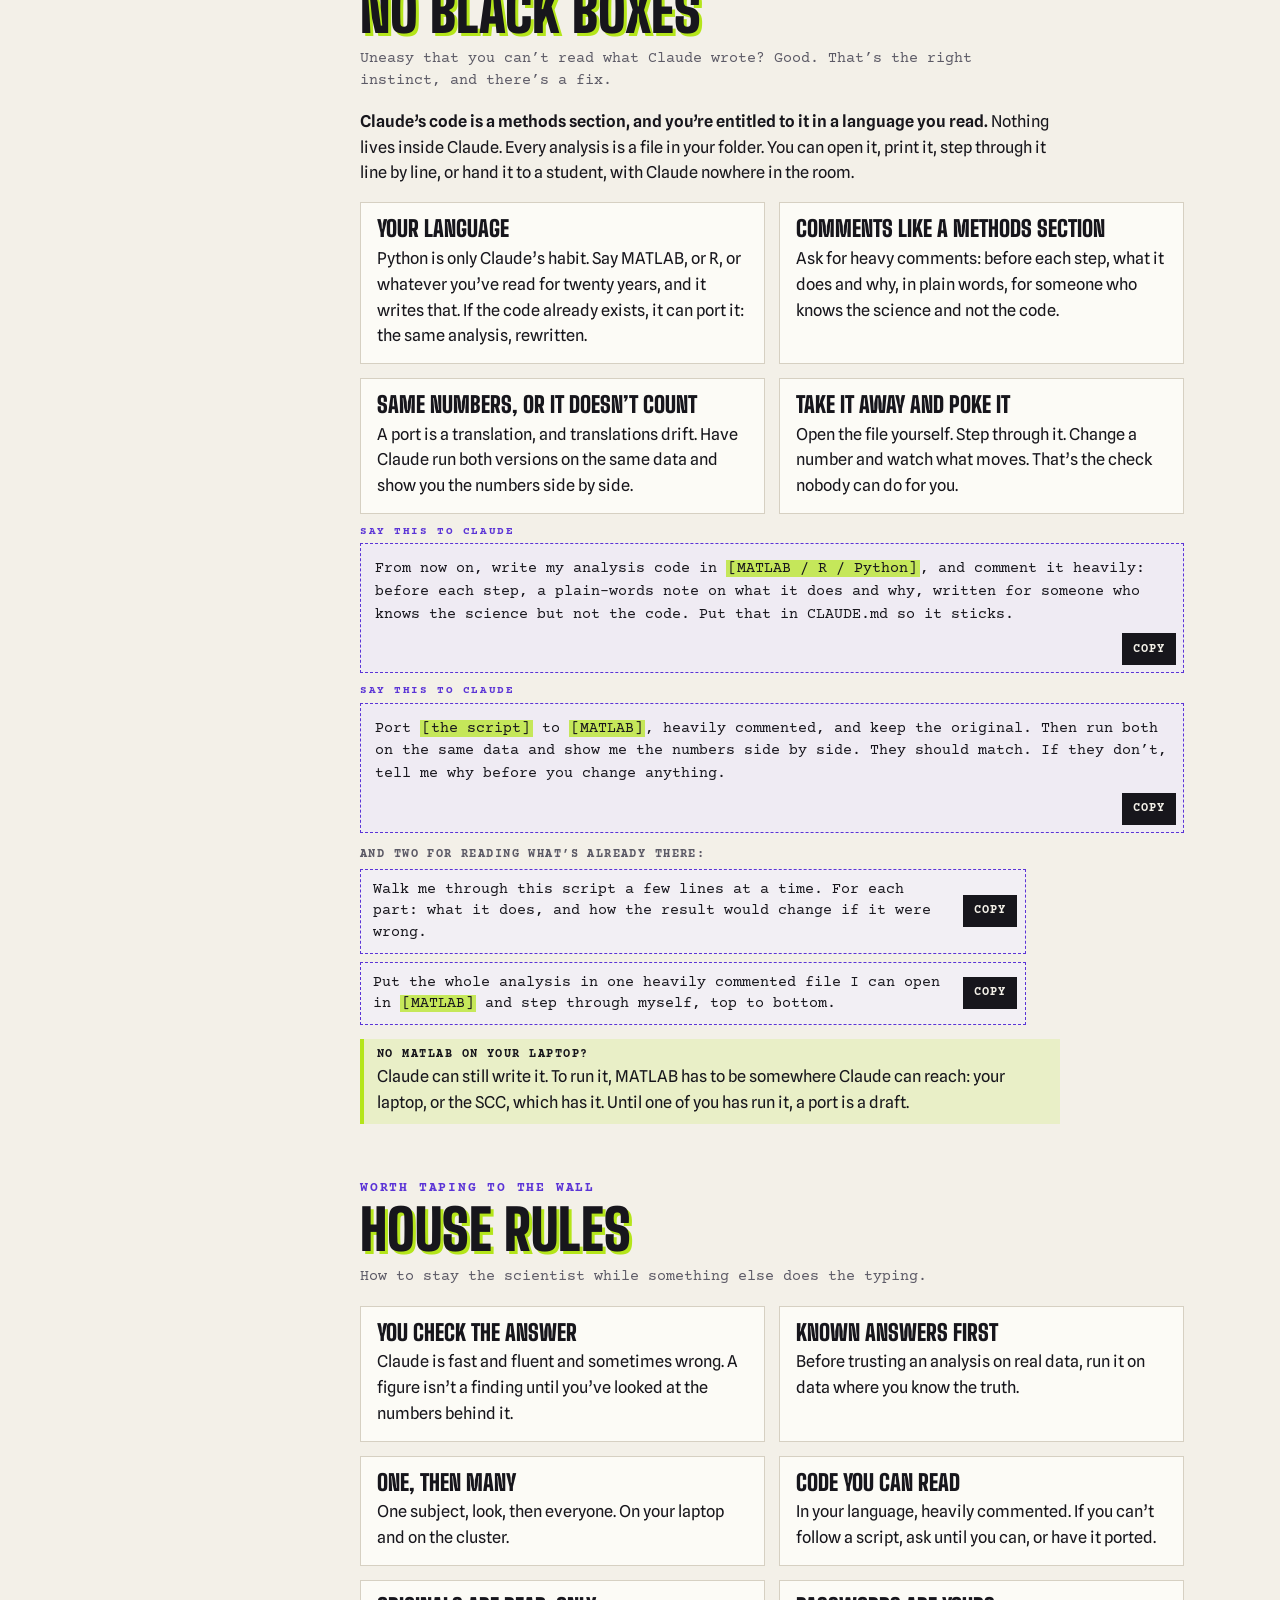
==== commit 404669af: "Swap the postdoc comparison for an instrument Claude as a new instrument in the lab, not a new hire:" ====
--- a/index.html
+++ b/index.html
@@ -40,7 +40,7 @@
       <span class="kind">Ask</span>
       <svg class="pic" viewBox="0 0 300 120" aria-hidden="true"><rect x="18" y="16" width="196" height="64" fill="none" stroke="currentColor" stroke-width="2.5"/><path d="M52 80v22l24-22" fill="none" stroke="currentColor" stroke-width="2.5" stroke-linejoin="round"/><path d="M36 38h160M36 56h110" stroke="var(--grape)" stroke-width="5" stroke-linecap="round"/><circle cx="252" cy="48" r="22" fill="var(--lime)"/><circle cx="248" cy="44" r="22" fill="var(--grape)"/></svg>
       <h3>Say what you want to see</h3>
-      <p>Not how to build it. “A plot of response against contrast, one line per condition.” The way you’d ask a new postdoc.</p>
+      <p>Not how to build it. “A plot of response against contrast, one line per condition.” The way you’d ask a colleague down the hall.</p>
     </article>
     <article class="clip" style="--tilt:.5deg;--tape:2deg">
       <span class="step" aria-hidden="true">2</span>
@@ -58,7 +58,7 @@
     </article>
   </div>
   <div class="analogy">
-    <blockquote class="say-it"><b>Think: a fast new postdoc</b>Claude is like a very quick, very well-read postdoc sitting at your keyboard. It types, runs things, reads the errors, and fixes them. It doesn’t know your science or your data until you tell it, and it can be confidently wrong. So you stay the PI: you set the question and you check the answer.</blockquote>
+    <blockquote class="say-it"><b>Think: a new instrument, not a new hire</b>Claude is like a new piece of kit in the lab, one that types, runs things, reads the errors, and fixes them. Like the scanner, it does nothing useful until someone who knows the science points it at a question, and it can hand back a confident artifact. So the people stay in charge: you set the question and you check the answer. That goes for everyone in the lab, students and postdocs included.</blockquote>
     <blockquote class="say-it"><b>You don’t learn the tools first</b>Git, the terminal, the cluster’s job system: you learn those the way you learned the copier, by needing them once with someone beside you. Here that someone is Claude. Every confusing step below is a thing you can ask it to do, and to explain as it goes.</blockquote>
   </div>
 </section>
